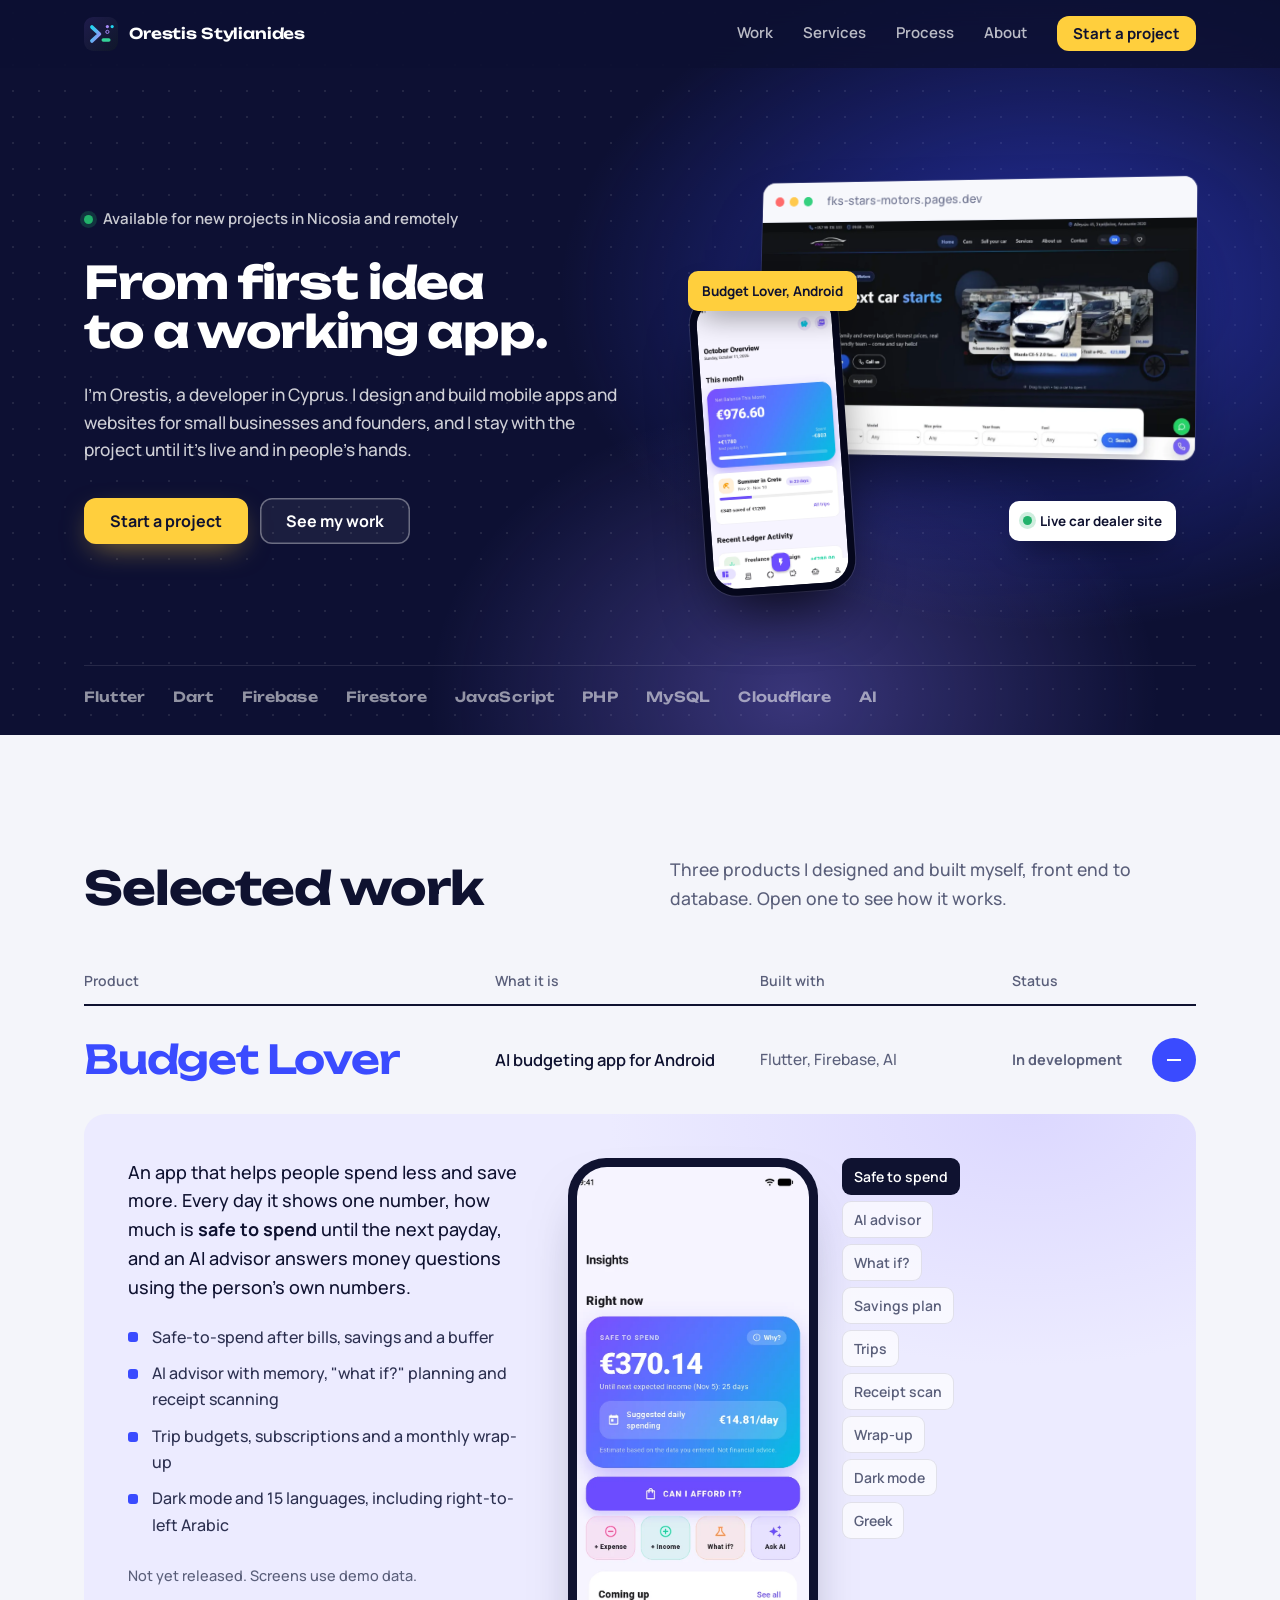
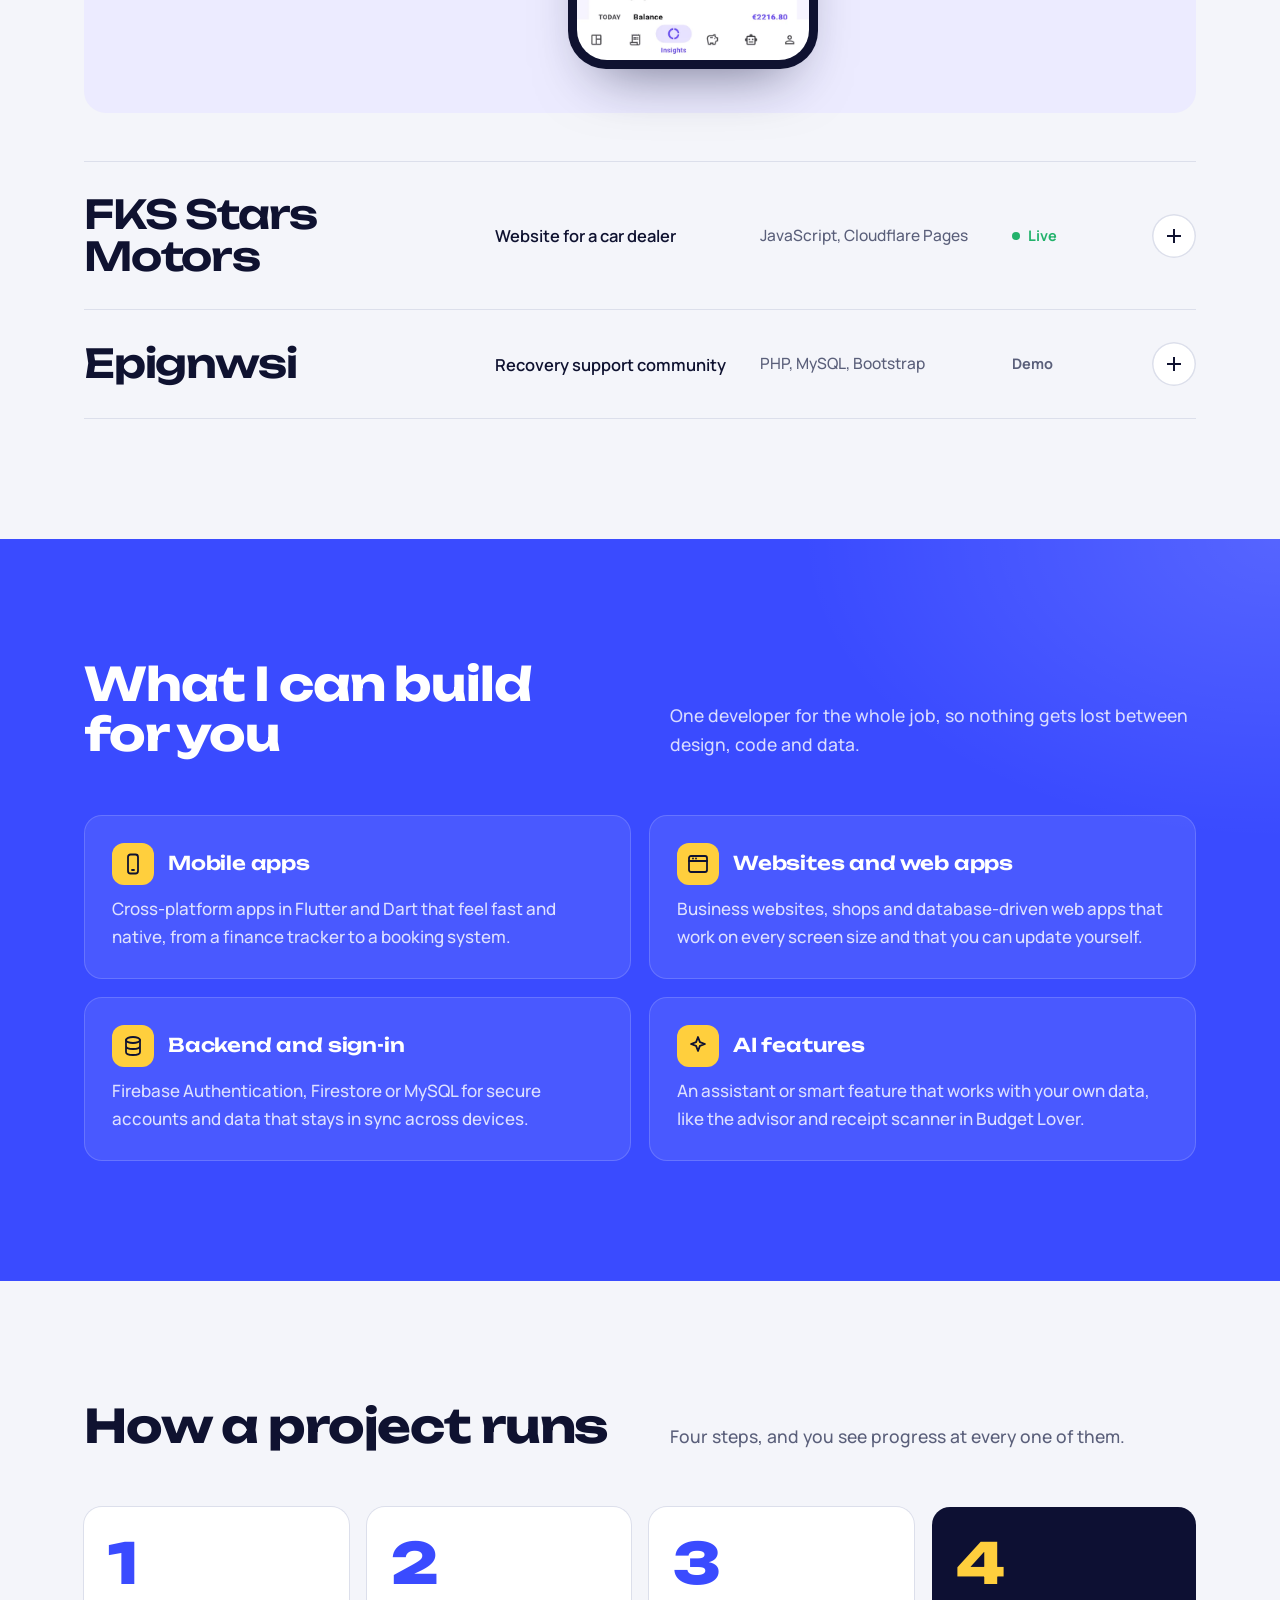
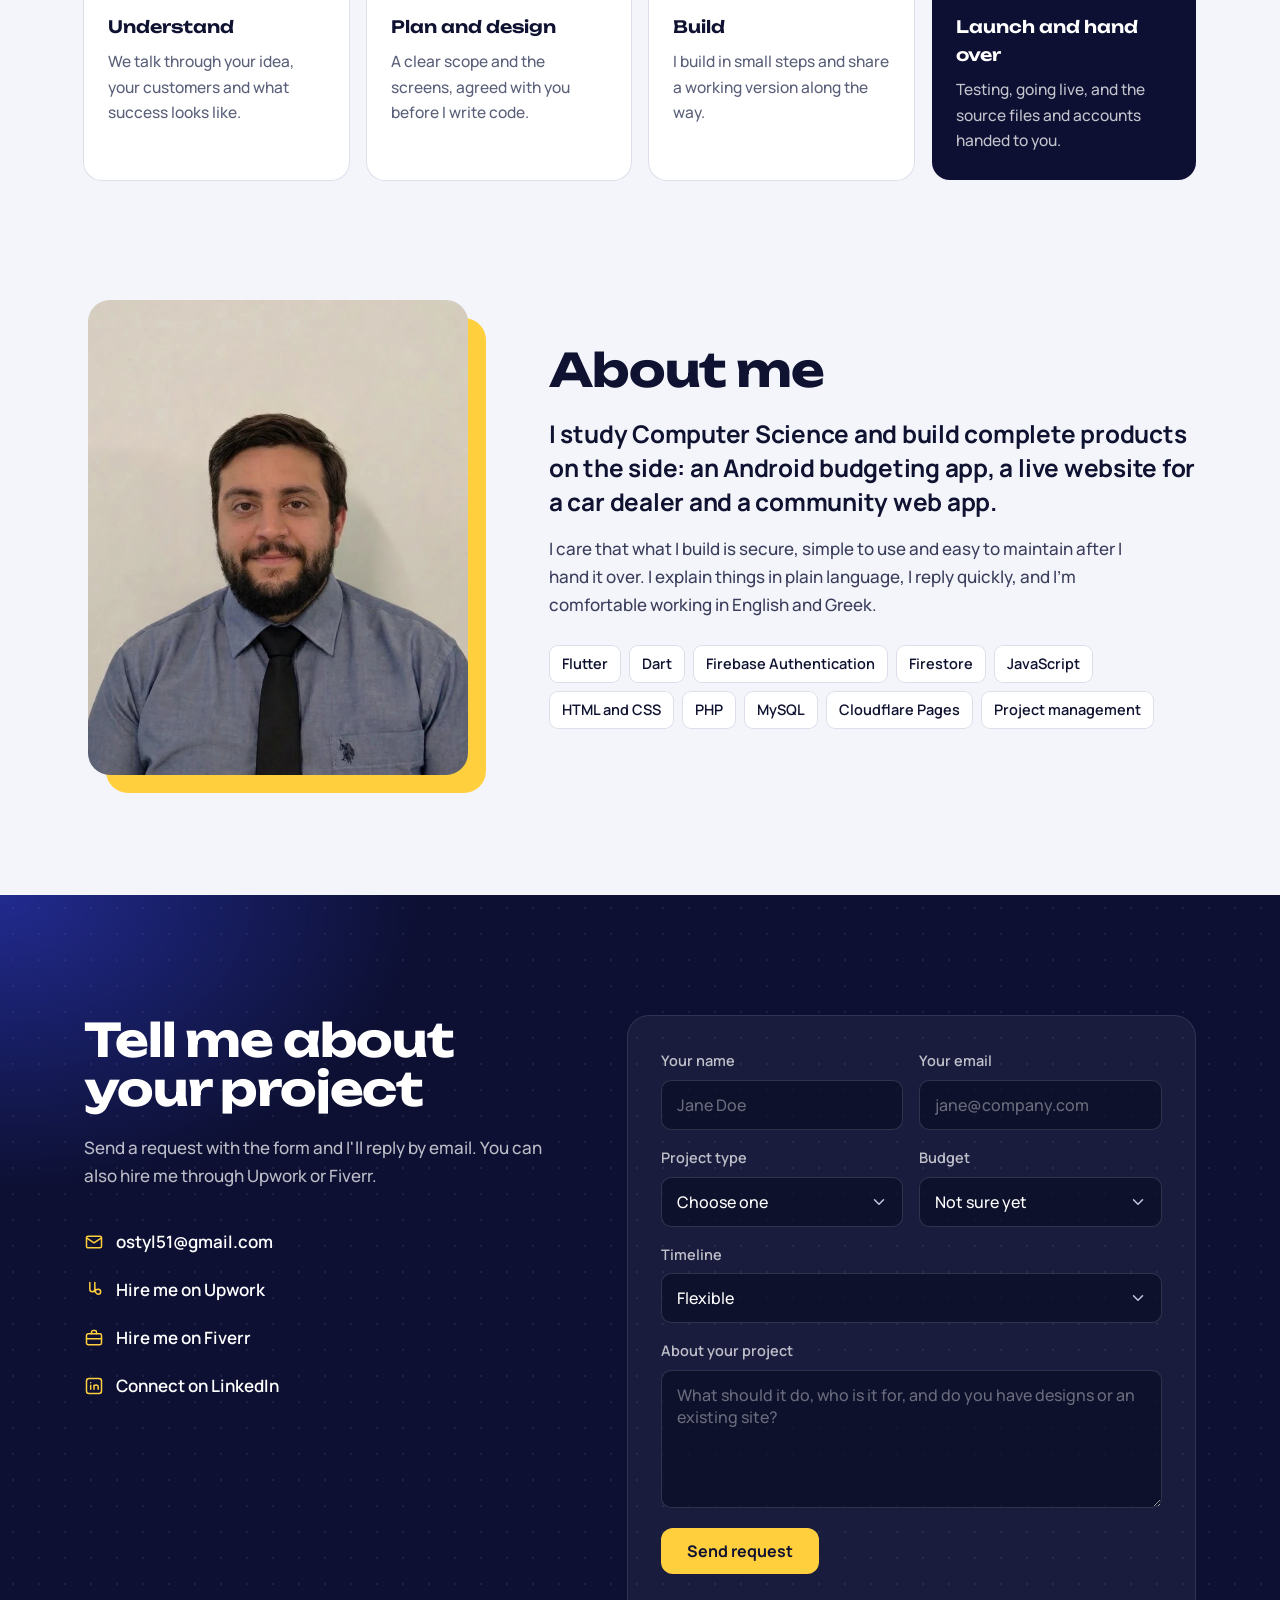
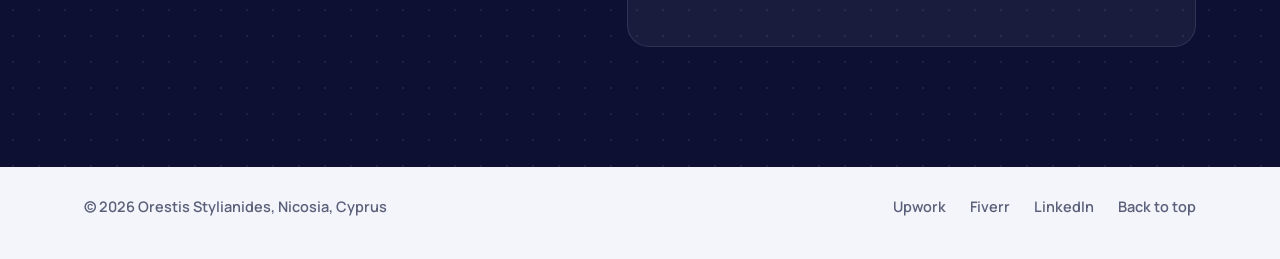
==== index.html @ cd1cefc9 "Show AI in the technology row Co-Authored-By: Claude Opus 5.5 <noreply@anthropic.com> Claude-Session" ====
<!doctype html>
<html lang="en">
<head>
<meta charset="utf-8">
<meta name="viewport" content="width=device-width, initial-scale=1">
<title>Orestis Stylianides, app and web developer</title>
<meta name="description" content="Orestis Stylianides, a mobile and web developer in Nicosia, Cyprus. Apps and websites built from the first idea to launch: Flutter, Firebase, JavaScript, PHP and MySQL.">
<meta name="theme-color" content="#0d1033">
<meta property="og:title" content="Orestis Stylianides, app and web developer">
<meta property="og:description" content="Mobile apps and websites built from the first idea to a working product.">
<meta property="og:type" content="website">
<link rel="icon" href="/favicon.svg" type="image/svg+xml">
<link rel="icon" href="/favicon-32.png" type="image/png" sizes="32x32">
<link rel="icon" href="/favicon.ico" sizes="any">
<link rel="apple-touch-icon" href="/apple-touch-icon.png">
<link rel="preconnect" href="https://fonts.googleapis.com">
<link rel="preconnect" href="https://fonts.gstatic.com" crossorigin>
<link href="https://fonts.googleapis.com/css2?family=Unbounded:wght@500;600;700;800&family=Manrope:wght@400;500;600;700;800&display=swap" rel="stylesheet">
<script>document.documentElement.classList.add("js")</script>
<link rel="stylesheet" href="css/style.css?v=4">
</head>
<body>
<a class="skip" href="#main">Skip to content</a>

<header class="top" id="top">
  <a class="mark" href="#main" aria-label="Orestis Stylianides, home">
    <img src="favicon.svg" alt="" width="34" height="34">
    <span>Orestis Stylianides</span>
  </a>
  <nav class="menu" id="menu" aria-label="Main">
    <a href="#work">Work</a>
    <a href="#services">Services</a>
    <a href="#process">Process</a>
    <a href="#about">About</a>
    <a class="btn btn-sm" href="#contact">Start a project</a>
  </nav>
  <button class="burger" id="burger" aria-label="Open menu" aria-expanded="false" aria-controls="menu"><span></span><span></span></button>
</header>

<main id="main">

<!-- HERO -->
<section class="hero">
  <div class="hero-inner">
    <div class="hero-text">
      <p class="status"><span class="dot" aria-hidden="true"></span>Available for new projects in Nicosia and remotely</p>
      <h1 class="hero-title"><span>From first idea</span> <span>to a working app.</span></h1>
      <p class="lead">I'm Orestis, a developer in Cyprus. I design and build mobile apps and websites for small businesses and founders, and I stay with the project until it's live and in people's hands.</p>
      <div class="actions">
        <a class="btn btn-sun" href="#contact">Start a project</a>
        <a class="btn btn-ghost" href="#work">See my work</a>
      </div>
    </div>
    <div class="hero-visual" aria-hidden="true">
      <div class="hv-browser">
        <div class="browser-bar"><i></i><i></i><i></i><span>fks-stars-motors.pages.dev</span></div>
        <img src="assets/fks/home.webp" alt="" width="1300" height="676">
      </div>
      <div class="hv-phone"><img src="assets/bl/home.webp" alt="" width="600" height="1277"></div>
      <p class="hv-tag hv-tag-a"><span class="dot"></span>Live car dealer site</p>
      <p class="hv-tag hv-tag-b">Budget Lover, Android</p>
    </div>
  </div>
  <ul class="ticker" aria-label="Technologies I use">
    <li>Flutter</li><li>Dart</li><li>Firebase</li><li>Firestore</li><li>JavaScript</li><li>PHP</li><li>MySQL</li><li>Cloudflare</li><li>AI</li>
  </ul>
</section>

<!-- WORK -->
<section class="section work" id="work" aria-labelledby="work-title">
  <div class="section-head">
    <h2 id="work-title">Selected work</h2>
    <p>Three products I designed and built myself, front end to database. Open one to see how it works.</p>
  </div>

  <div class="index-head" aria-hidden="true">
    <span>Product</span><span>What it is</span><span>Built with</span><span>Status</span>
  </div>

  <ol class="index">
    <!-- Budget Lover -->
    <li class="item item-bl">
      <h3>
        <button class="row" aria-expanded="true" aria-controls="p-bl" id="r-bl">
          <span class="row-name">Budget Lover</span>
          <span class="row-what">AI budgeting app for Android</span>
          <span class="row-stack">Flutter, Firebase, AI</span>
          <span class="row-status">In development</span>
          <span class="row-toggle" aria-hidden="true"></span>
        </button>
      </h3>
      <div class="panel" id="p-bl" role="region" aria-labelledby="r-bl">
        <div class="panel-text">
          <p>An app that helps people spend less and save more. Every day it shows one number, how much is <b>safe to spend</b> until the next payday, and an AI advisor answers money questions using the person's own numbers.</p>
          <ul class="facts">
            <li>Safe-to-spend after bills, savings and a buffer</li>
            <li>AI advisor with memory, "what if?" planning and receipt scanning</li>
            <li>Trip budgets, subscriptions and a monthly wrap-up</li>
            <li>Dark mode and 15 languages, including right-to-left Arabic</li>
          </ul>
          <p class="aside">Not yet released. Screens use demo data.</p>
        </div>
        <div class="gallery gallery-phone" data-gallery>
          <div class="stage"><img src="assets/bl/safe.webp" alt="Budget Lover: safe to spend screen" width="600" height="1277"></div>
          <div class="thumbs" role="group" aria-label="Budget Lover screens">
            <button class="on" data-src="assets/bl/safe.webp" data-alt="Budget Lover: safe to spend screen">Safe to spend</button>
            <button data-src="assets/bl/advisor.webp" data-alt="Budget Lover: AI advisor screen">AI advisor</button>
            <button data-src="assets/bl/whatif.webp" data-alt="Budget Lover: what if planning screen">What if?</button>
            <button data-src="assets/bl/savings.webp" data-alt="Budget Lover: savings plan screen">Savings plan</button>
            <button data-src="assets/bl/trip.webp" data-alt="Budget Lover: trip budget screen">Trips</button>
            <button data-src="assets/bl/receipt.webp" data-alt="Budget Lover: receipt scanning screen">Receipt scan</button>
            <button data-src="assets/bl/wrapup.webp" data-alt="Budget Lover: monthly wrap-up screen">Wrap-up</button>
            <button data-src="assets/bl/dark_home.webp" data-alt="Budget Lover: home screen in dark mode">Dark mode</button>
            <button data-src="assets/bl/greek_home.webp" data-alt="Budget Lover: home screen in Greek">Greek</button>
          </div>
        </div>
      </div>
    </li>

    <!-- FKS Stars Motors -->
    <li class="item item-fks">
      <h3>
        <button class="row" aria-expanded="false" aria-controls="p-fks" id="r-fks">
          <span class="row-name">FKS Stars Motors</span>
          <span class="row-what">Website for a car dealer</span>
          <span class="row-stack">JavaScript, Cloudflare Pages</span>
          <span class="row-status is-live">Live</span>
          <span class="row-toggle" aria-hidden="true"></span>
        </button>
      </h3>
      <div class="panel" id="p-fks" role="region" aria-labelledby="r-fks" hidden>
        <div class="panel-text">
          <p>The website for FKS Stars Motors, a used and imported car dealer in Strovolos, Nicosia. Customers search the cars, compare them and book a test drive over WhatsApp or Viber. The owner adds cars and photos himself from a private admin page, with nothing to install.</p>
          <ul class="facts">
            <li>Search and filters by make, price, year and fuel</li>
            <li>Car pages with photo galleries, favourites and comparison</li>
            <li>Russian, English and Greek</li>
            <li>Password-protected admin with photo upload, hosted free on Cloudflare</li>
          </ul>
          <a class="btn btn-line" href="https://fks-stars-motors.pages.dev" target="_blank" rel="noopener">Visit the live site</a>
        </div>
        <div class="gallery gallery-web" data-gallery>
          <div class="browser">
            <div class="browser-bar" aria-hidden="true"><i></i><i></i><i></i><span>fks-stars-motors.pages.dev</span></div>
            <div class="stage"><img src="assets/fks/home.webp" alt="FKS Stars Motors home page" width="1300" height="676" loading="lazy"></div>
          </div>
          <div class="thumbs" role="group" aria-label="FKS Stars Motors pages">
            <button class="on" data-src="assets/fks/home.webp" data-alt="FKS Stars Motors home page">Home</button>
            <button data-src="assets/fks/latest.webp" data-alt="FKS Stars Motors latest arrivals">Latest arrivals</button>
            <button data-src="assets/fks/cars.webp" data-alt="FKS Stars Motors car search with filters">Search &amp; filters</button>
            <button data-src="assets/fks/car.webp" data-alt="FKS Stars Motors car details page">Car page</button>
            <button data-src="assets/fks/russian.webp" data-alt="FKS Stars Motors home page in Russian">Russian</button>
          </div>
        </div>
      </div>
    </li>

    <!-- Epignwsi -->
    <li class="item item-ep">
      <h3>
        <button class="row" aria-expanded="false" aria-controls="p-ep" id="r-ep">
          <span class="row-name">Epignwsi</span>
          <span class="row-what">Recovery support community</span>
          <span class="row-stack">PHP, MySQL, Bootstrap</span>
          <span class="row-status">Demo</span>
          <span class="row-toggle" aria-hidden="true"></span>
        </button>
      </h3>
      <div class="panel" id="p-ep" role="region" aria-labelledby="r-ep" hidden>
        <div class="panel-text">
          <p>A safe online community for people in recovery. Members share how they're doing, support each other and message privately, and an operator panel keeps the community in good shape.</p>
          <ul class="facts">
            <li>Posts, categories, comments and likes</li>
            <li>Friends, private messages and notifications</li>
            <li>Profiles, settings and an operator panel</li>
            <li>Prepared statements, CSRF tokens, hashed passwords and permission checks</li>
          </ul>
          <p class="aside">English and Greek. Screens use demo data.</p>
        </div>
        <div class="gallery gallery-web" data-gallery>
          <div class="browser">
            <div class="browser-bar" aria-hidden="true"><i></i><i></i><i></i><span>epignwsi.local</span></div>
            <div class="stage"><img src="assets/ep/home.webp" alt="Epignwsi home feed" width="1100" height="792" loading="lazy"></div>
          </div>
          <div class="thumbs" role="group" aria-label="Epignwsi screens">
            <button class="on" data-src="assets/ep/home.webp" data-alt="Epignwsi home feed">Home</button>
            <button data-src="assets/ep/post.webp" data-alt="Epignwsi post with comments">Post &amp; comments</button>
            <button data-src="assets/ep/messages.webp" data-alt="Epignwsi private messages">Messages</button>
            <button data-src="assets/ep/profile.webp" data-alt="Epignwsi profile page">Profile</button>
            <button data-src="assets/ep/operator.webp" data-alt="Epignwsi operator panel">Operator panel</button>
            <button data-src="assets/ep/greek.webp" data-alt="Epignwsi home feed in Greek">Greek</button>
          </div>
        </div>
      </div>
    </li>
  </ol>
</section>

<!-- SERVICES -->
<section class="section services" id="services" aria-labelledby="services-title">
  <div class="section-head">
    <h2 id="services-title">What I can build for you</h2>
    <p>One developer for the whole job, so nothing gets lost between design, code and data.</p>
  </div>
  <dl class="offer">
    <div>
      <dt><svg viewBox="0 0 24 24" aria-hidden="true"><rect x="7" y="2.5" width="10" height="19" rx="2.5"/><path d="M11 18h2"/></svg>Mobile apps</dt>
      <dd>Cross-platform apps in Flutter and Dart that feel fast and native, from a finance tracker to a booking system.</dd>
    </div>
    <div>
      <dt><svg viewBox="0 0 24 24" aria-hidden="true"><rect x="3" y="4" width="18" height="16" rx="2"/><path d="M3 9h18M7 6.5h.01M10 6.5h.01"/></svg>Websites and web apps</dt>
      <dd>Business websites, shops and database-driven web apps that work on every screen size and that you can update yourself.</dd>
    </div>
    <div>
      <dt><svg viewBox="0 0 24 24" aria-hidden="true"><ellipse cx="12" cy="6" rx="7" ry="3"/><path d="M5 6v6c0 1.7 3.1 3 7 3s7-1.3 7-3V6M5 12v6c0 1.7 3.1 3 7 3s7-1.3 7-3v-6"/></svg>Backend and sign-in</dt>
      <dd>Firebase Authentication, Firestore or MySQL for secure accounts and data that stays in sync across devices.</dd>
    </div>
    <div>
      <dt><svg viewBox="0 0 24 24" aria-hidden="true"><path d="M12 3l1.9 5.1L19 10l-5.1 1.9L12 17l-1.9-5.1L5 10l5.1-1.9z"/></svg>AI features</dt>
      <dd>An assistant or smart feature that works with your own data, like the advisor and receipt scanner in Budget Lover.</dd>
    </div>
  </dl>
</section>

<!-- PROCESS -->
<section class="section process" id="process" aria-labelledby="process-title">
  <div class="section-head">
    <h2 id="process-title">How a project runs</h2>
    <p>Four steps, and you see progress at every one of them.</p>
  </div>
  <ol class="steps">
    <li><span class="step-n">1</span><h3>Understand</h3><p>We talk through your idea, your customers and what success looks like.</p></li>
    <li><span class="step-n">2</span><h3>Plan and design</h3><p>A clear scope and the screens, agreed with you before I write code.</p></li>
    <li><span class="step-n">3</span><h3>Build</h3><p>I build in small steps and share a working version along the way.</p></li>
    <li><span class="step-n">4</span><h3>Launch and hand over</h3><p>Testing, going live, and the source files and accounts handed to you.</p></li>
  </ol>
</section>

<!-- ABOUT -->
<section class="section about" id="about" aria-labelledby="about-title">
  <figure class="about-photo">
    <img src="assets/orestis.webp" alt="Portrait of Orestis Stylianides" width="760" height="950" loading="lazy">
  </figure>
  <div class="about-body">
    <h2 id="about-title">About me</h2>
    <p class="about-lead">I study Computer Science and build complete products on the side: an Android budgeting app, a live website for a car dealer and a community web app.</p>
    <p>I care that what I build is secure, simple to use and easy to maintain after I hand it over. I explain things in plain language, I reply quickly, and I'm comfortable working in English and Greek.</p>
    <ul class="skills" aria-label="Skills">
      <li>Flutter</li><li>Dart</li><li>Firebase Authentication</li><li>Firestore</li><li>JavaScript</li><li>HTML and CSS</li><li>PHP</li><li>MySQL</li><li>Cloudflare Pages</li><li>Project management</li>
    </ul>
  </div>
</section>

<!-- CONTACT -->
<section class="contact" id="contact" aria-labelledby="contact-title">
  <div class="contact-inner">
    <div class="contact-copy">
      <h2 id="contact-title">Tell me about your project</h2>
      <p>Send a request with the form and I'll reply by email. You can also hire me through Upwork or Fiverr.</p>
      <ul class="contact-links">
        <li><a href="mailto:ostyl51@gmail.com"><svg viewBox="0 0 24 24" aria-hidden="true"><rect x="3" y="5" width="18" height="14" rx="2"/><path d="m3 7 9 6 9-6"/></svg>ostyl51@gmail.com</a></li>
        <li><a href="https://www.upwork.com/freelancers/~012e77b4ccc0023f5b" target="_blank" rel="noopener"><svg viewBox="0 0 24 24" aria-hidden="true"><path d="M7 3v8a3 3 0 0 0 6 0V3M13 8c0 6 1 9 4 9a3 3 0 0 0 0-6c-2 0-3.5 1-4 3"/></svg>Hire me on Upwork</a></li>
        <li><a href="https://www.fiverr.com/s/3AAE6Am" target="_blank" rel="noopener"><svg viewBox="0 0 24 24" aria-hidden="true"><rect x="3" y="7" width="18" height="13" rx="2"/><path d="M9 7V5a2 2 0 0 1 2-2h2a2 2 0 0 1 2 2v2M3 13h18"/></svg>Hire me on Fiverr</a></li>
        <li><a href="https://www.linkedin.com/in/orestis-stylianidis-b73a7a3aa" target="_blank" rel="noopener"><svg viewBox="0 0 24 24" aria-hidden="true"><rect x="3" y="3" width="18" height="18" rx="3"/><path d="M8 11v5M8 8h.01M12 16v-5M12 13c0-3 5-3 5 0v3"/></svg>Connect on LinkedIn</a></li>
      </ul>
    </div>
    <form class="contact-form" id="contactForm" novalidate>
      <div class="form-row">
        <label>Your name<input name="name" type="text" autocomplete="name" required maxlength="100" placeholder="Jane Doe"></label>
        <label>Your email<input name="email" type="email" autocomplete="email" required maxlength="200" placeholder="jane@company.com"></label>
      </div>
      <div class="form-row">
        <label>Project type
          <select name="projectType" required>
            <option value="" selected disabled>Choose one</option>
            <option value="mobile-app">Mobile app</option>
            <option value="website">Website</option>
            <option value="web-app">Web app</option>
            <option value="ai-feature">AI feature</option>
            <option value="other">Something else</option>
          </select>
        </label>
        <label>Budget
          <select name="budget">
            <option value="not-sure" selected>Not sure yet</option>
            <option value="under-500">Under €500</option>
            <option value="500-1500">€500 – €1,500</option>
            <option value="1500-5000">€1,500 – €5,000</option>
            <option value="5000-plus">€5,000+</option>
          </select>
        </label>
      </div>
      <label>Timeline
        <select name="timeline">
          <option value="flexible" selected>Flexible</option>
          <option value="1-month">Within a month</option>
          <option value="1-3-months">1 – 3 months</option>
          <option value="3-months-plus">3+ months</option>
        </select>
      </label>
      <label>About your project<textarea name="message" rows="5" required maxlength="3000" placeholder="What should it do, who is it for, and do you have designs or an existing site?"></textarea></label>
      <label class="hp" aria-hidden="true">Leave this empty<input name="website" type="text" tabindex="-1" autocomplete="off"></label>
      <button class="btn btn-invert" type="submit" id="formSubmit">Send request</button>
      <p class="form-status" id="formStatus" role="status" aria-live="polite"></p>
    </form>
  </div>
</section>
</main>

<footer class="foot">
  <p>© <span id="year">2026</span> Orestis Stylianides, Nicosia, Cyprus</p>
  <nav aria-label="Profiles">
    <a href="https://www.upwork.com/freelancers/~012e77b4ccc0023f5b" target="_blank" rel="noopener">Upwork</a>
    <a href="https://www.fiverr.com/s/3AAE6Am" target="_blank" rel="noopener">Fiverr</a>
    <a href="https://www.linkedin.com/in/orestis-stylianidis-b73a7a3aa" target="_blank" rel="noopener">LinkedIn</a>
    <a href="#top">Back to top</a>
  </nav>
</footer>

<script src="js/main.js?v=4"></script>
<script type="module" src="js/request.js?v=4"></script>
</body>
</html>
---- css/style.css ----
/* Orestis Stylianides
   night #0d1033 · paper #f4f5fa · ink #0f1230 · muted #5a5f7a · ultramarine #3a4bff · sun #ffcf3d
   Unbounded for headings, Manrope for text */
:root {
  --night: #0d1033;
  --night-2: #171b52;
  --paper: #f4f5fa;
  --white: #ffffff;
  --ink: #0f1230;
  --muted: #5a5f7a;
  --line: #dcdfeb;
  --blue: #3a4bff;
  --blue-deep: #2633d6;
  --sun: #ffcf3d;
  --violet: #8b7bff;
  --green: #22b26b;
  --ff-head: "Unbounded", "Segoe UI", system-ui, sans-serif;
  --ff: "Manrope", "Segoe UI", system-ui, sans-serif;
  --gutter: clamp(18px, 5vw, 72px);
  --max: 1240px;
}

* { box-sizing: border-box; margin: 0; padding: 0; }
html { scroll-behavior: smooth; scroll-padding-top: 76px; -webkit-text-size-adjust: 100%; }
body { background: var(--paper); color: var(--ink); font: 500 17px/1.65 var(--ff); -webkit-font-smoothing: antialiased; overflow-x: hidden; }
img { display: block; max-width: 100%; height: auto; }
a { color: inherit; }
ul, ol { list-style: none; }
button { font: inherit; color: inherit; background: none; border: 0; cursor: pointer; }
svg { width: 1.15em; height: 1.15em; fill: none; stroke: currentColor; stroke-width: 1.8; stroke-linecap: round; stroke-linejoin: round; flex: none; }
:focus-visible { outline: 3px solid var(--sun); outline-offset: 3px; border-radius: 4px; }
::selection { background: var(--sun); color: var(--ink); }
h1, h2, h3 { font-family: var(--ff-head); }

.skip { position: absolute; left: 12px; top: -60px; z-index: 100; padding: 10px 16px; background: var(--sun); color: var(--ink); border-radius: 8px; text-decoration: none; font-weight: 700; }
.skip:focus { top: 12px; }

/* ---------- buttons ---------- */
.btn {
  display: inline-flex; align-items: center; justify-content: center; gap: 10px;
  padding: 15px 26px; border-radius: 12px; background: var(--blue); color: #fff;
  font: 700 16px/1 var(--ff); text-decoration: none; transition: background .15s, color .15s, box-shadow .15s, transform .15s;
}
.btn:hover { background: var(--blue-deep); transform: translateY(-1px); }
.btn-sun { background: var(--sun); color: var(--ink); box-shadow: 0 10px 30px -10px rgba(255, 207, 61, .6); }
.btn-sun:hover { background: #ffd95e; }
.btn-ghost { background: rgba(255, 255, 255, .06); color: #fff; box-shadow: inset 0 0 0 1.5px rgba(255, 255, 255, .35); }
.btn-ghost:hover { background: rgba(255, 255, 255, .14); }
.btn-line { background: transparent; color: var(--ink); box-shadow: inset 0 0 0 1.5px var(--ink); }
.btn-line:hover { background: var(--ink); color: #fff; }
.btn-sm { padding: 10px 16px; font-size: 15px; }
.btn-invert { background: var(--sun); color: var(--ink); }
.btn-invert:hover { background: #ffd95e; }
.btn[disabled] { opacity: .6; cursor: progress; transform: none; }

/* ---------- header ---------- */
.top {
  position: sticky; top: 0; z-index: 50; height: 68px;
  padding: 0 max(var(--gutter), calc((100% - var(--max)) / 2 + var(--gutter)));
  display: flex; align-items: center; justify-content: space-between;
  background: rgba(13, 16, 51, .82); color: #fff; backdrop-filter: blur(14px); -webkit-backdrop-filter: blur(14px);
  border-bottom: 1px solid transparent; transition: border-color .2s, background .2s;
}
.top.scrolled { background: rgba(13, 16, 51, .94); border-color: rgba(255, 255, 255, .08); }
.mark { display: flex; align-items: center; gap: 11px; text-decoration: none; font: 600 15px var(--ff-head); letter-spacing: -.01em; }
.mark img { border-radius: 9px; }
.menu { display: flex; align-items: center; gap: 30px; }
.menu a:not(.btn) { text-decoration: none; color: rgba(255, 255, 255, .72); font-weight: 600; font-size: 15px; transition: color .15s; }
.menu a:not(.btn):hover, .menu a.active { color: #fff; }
.menu a.active { text-decoration: underline; text-decoration-thickness: 2px; text-underline-offset: 8px; text-decoration-color: var(--sun); }
.menu .btn { background: var(--sun); color: var(--ink); }
.burger { display: none; width: 44px; height: 44px; position: relative; }
.burger span { position: absolute; left: 11px; right: 11px; height: 2px; background: #fff; border-radius: 2px; transition: transform .2s, top .2s; }
.burger span:first-child { top: 17px; } .burger span:last-child { top: 25px; }
.burger[aria-expanded="true"] span:first-child { top: 21px; transform: rotate(45deg); }
.burger[aria-expanded="true"] span:last-child { top: 21px; transform: rotate(-45deg); }

/* ---------- hero (dark, with the work in it) ---------- */
.hero {
  position: relative; overflow: hidden; color: #fff; margin-top: -68px; padding-top: 68px;
  background:
    radial-gradient(700px 480px at 82% 40%, rgba(58, 75, 255, .55), transparent 70%),
    radial-gradient(520px 420px at 62% 95%, rgba(139, 123, 255, .35), transparent 70%),
    radial-gradient(rgba(255, 255, 255, .09) 1px, transparent 1.4px) 0 0 / 26px 26px,
    var(--night);
}
.hero-inner {
  max-width: var(--max); margin: 0 auto; padding: clamp(56px, 10vh, 120px) var(--gutter) clamp(48px, 8vh, 90px);
  display: grid; grid-template-columns: minmax(0, 1.05fr) minmax(0, .95fr); gap: clamp(32px, 5vw, 72px); align-items: center;
}
.status { display: flex; align-items: center; gap: 10px; color: rgba(255, 255, 255, .78); font-size: 15px; font-weight: 600; margin-bottom: 26px; }
.dot { display: inline-block; flex: none; width: 9px; height: 9px; border-radius: 50%; background: var(--green); box-shadow: 0 0 0 4px rgba(34, 178, 107, .22); }
.hero-title { font-size: clamp(28px, 3.5vw, 48px); line-height: 1.08; font-weight: 700; letter-spacing: -.025em; }
.hero-title span { display: block; }
.lead { margin-top: 26px; max-width: 34em; font-size: clamp(17px, 1.35vw, 19.5px); line-height: 1.6; color: rgba(255, 255, 255, .8); }
.actions { display: flex; flex-wrap: wrap; gap: 12px; margin-top: 34px; }

.hero-visual { position: relative; height: clamp(320px, 34vw, 460px); }
.hv-browser {
  position: absolute; right: 0; top: 4%; width: 94%; border-radius: 14px; overflow: hidden; background: #fff;
  box-shadow: 0 40px 80px -30px rgba(0, 0, 0, .7), 0 0 0 1px rgba(255, 255, 255, .12);
  transform: perspective(1400px) rotateY(-10deg) rotateX(3deg); transform-origin: right center;
}
.hv-browser img { width: 100%; aspect-ratio: 1300 / 676; object-fit: cover; object-position: top; }
.hv-phone {
  position: absolute; left: 0; bottom: 0; width: 30%; padding: 7px; border-radius: 30px; background: #05071c;
  box-shadow: 0 30px 60px -20px rgba(0, 0, 0, .8), 0 0 0 1px rgba(255, 255, 255, .14); transform: rotate(-4deg);
}
.hv-phone img { border-radius: 24px; aspect-ratio: 600 / 1277; object-fit: cover; background: #fff; }
.hv-tag {
  position: absolute; display: inline-flex; align-items: center; gap: 8px; padding: 9px 14px; border-radius: 10px;
  background: #fff; color: var(--ink); font-size: 13.5px; font-weight: 700; box-shadow: 0 14px 30px -12px rgba(0, 0, 0, .6);
}
.hv-tag-a { right: 4%; bottom: 12%; }
.hv-tag-b { left: -2%; top: 26%; background: var(--sun); }

.ticker {
  margin: 0 max(var(--gutter), calc((100% - var(--max)) / 2 + var(--gutter))); padding: 22px 0 30px;
  display: flex; flex-wrap: wrap; gap: 10px 28px; border-top: 1px solid rgba(255, 255, 255, .1);
  font: 600 14px var(--ff-head); color: rgba(255, 255, 255, .55); letter-spacing: .01em;
}

/* one orchestrated load moment */
.js .hero-title span, .js .hero-visual { opacity: 0; transform: translateY(18px); animation: rise .9s cubic-bezier(.2, .75, .2, 1) forwards; }
.js .hero-title span + span { animation-delay: .1s; }
.js .hero-visual { animation-delay: .2s; }
@keyframes rise { to { opacity: 1; transform: none; } }

/* ---------- sections ---------- */
.section { max-width: var(--max); margin: 0 auto; padding: clamp(64px, 10vw, 120px) var(--gutter); }
.section-head { display: grid; grid-template-columns: minmax(0, 1fr) minmax(0, 1fr); gap: 20px 60px; align-items: end; margin-bottom: clamp(32px, 5vw, 56px); }
h2 { font-size: clamp(28px, 3.6vw, 48px); line-height: 1.08; font-weight: 700; letter-spacing: -.025em; }
.section-head p { color: var(--muted); max-width: 30em; font-size: 17.5px; }
h3 { font-weight: 600; }

/* ---------- work index ---------- */
.index-head, .row {
  display: grid; grid-template-columns: minmax(0, 1.6fr) minmax(0, 1fr) minmax(0, .95fr) 120px 44px;
  gap: 20px; align-items: center;
}
.index-head { padding: 0 0 12px; font-size: 14px; font-weight: 600; color: var(--muted); border-bottom: 2px solid var(--ink); }
.item { border-bottom: 1px solid var(--line); }
.item h3 { font: inherit; }
.row { width: 100%; text-align: left; padding: clamp(20px, 2.6vw, 32px) 0; }
.row-name { font: 600 clamp(22px, 3.1vw, 42px)/1.05 var(--ff-head); letter-spacing: -.03em; transition: color .15s; }
.row-what { font-size: 16.5px; font-weight: 600; }
.row-stack { font-size: 15.5px; color: var(--muted); }
.row-status { font-size: 14.5px; font-weight: 700; color: var(--muted); }
.row-status.is-live { color: var(--green); }
.row-status.is-live::before { content: ""; display: inline-block; width: 8px; height: 8px; border-radius: 50%; background: var(--green); margin-right: 8px; vertical-align: 1px; }
.row-toggle { position: relative; width: 44px; height: 44px; border-radius: 50%; background: var(--white); box-shadow: inset 0 0 0 1.5px var(--line); transition: background .15s, box-shadow .15s, rotate .25s; }
.row-toggle::before, .row-toggle::after { content: ""; position: absolute; left: 50%; top: 50%; width: 14px; height: 2px; background: var(--ink); translate: -50% -50%; transition: rotate .25s; }
.row-toggle::after { rotate: 90deg; }
.row[aria-expanded="true"] .row-toggle::after { rotate: 0deg; }
.row:hover .row-name, .row[aria-expanded="true"] .row-name { color: var(--blue); }
.row:hover .row-toggle { box-shadow: inset 0 0 0 1.5px var(--ink); }
.row[aria-expanded="true"] .row-toggle { background: var(--blue); box-shadow: none; }
.row[aria-expanded="true"] .row-toggle::before, .row[aria-expanded="true"] .row-toggle::after { background: #fff; }

/* each open case study sits on its product's own colour */
.panel {
  --tint: #ecebff; --tint-2: #dcd8ff;
  display: grid; grid-template-columns: minmax(0, .8fr) minmax(0, 1.2fr); gap: clamp(28px, 4vw, 60px);
  margin-bottom: clamp(28px, 4vw, 48px); padding: clamp(24px, 3.4vw, 44px); border-radius: 22px;
  background: radial-gradient(600px 360px at 85% 0%, var(--tint-2), transparent 70%), var(--tint);
}
.item-fks .panel { --tint: #11143a; --tint-2: #2a33a8; color: #fff; }
.item-ep .panel { --tint: #e3f1ff; --tint-2: #c7e3ff; }
.panel[hidden] { display: none; }
.js .panel:not([hidden]) { animation: open .35s ease-out; }
@keyframes open { from { opacity: 0; transform: translateY(-6px); } }
.panel-text > p:first-child { font-size: 18px; line-height: 1.6; max-width: 32em; }
.facts { margin: 22px 0 26px; display: grid; gap: 10px; }
.facts li { position: relative; padding-left: 24px; font-size: 16px; color: #2c3050; }
.facts li::before { content: ""; position: absolute; left: 0; top: .55em; width: 10px; height: 10px; border-radius: 3px; background: var(--blue); }
.aside { font-size: 14.5px; color: var(--muted); }
.item-fks .facts li { color: rgba(255, 255, 255, .85); }
.item-fks .facts li::before { background: var(--sun); }
.item-fks .btn-line { color: #fff; box-shadow: inset 0 0 0 1.5px rgba(255, 255, 255, .6); }
.item-fks .btn-line:hover { background: var(--sun); color: var(--ink); box-shadow: none; }

.gallery { display: grid; gap: 14px; align-content: start; }
.stage img { transition: opacity .2s; }
.stage img.swap { opacity: 0; }
.thumbs { display: flex; flex-wrap: wrap; gap: 6px; }
.thumbs button {
  padding: 7px 12px; border-radius: 9px; font-size: 14px; font-weight: 600; color: var(--muted);
  background: rgba(255, 255, 255, .7); box-shadow: inset 0 0 0 1px rgba(15, 18, 48, .1); transition: color .15s, box-shadow .15s, background .15s;
}
.thumbs button:hover { color: var(--ink); background: #fff; }
.thumbs button.on { background: var(--ink); color: #fff; box-shadow: none; }
.item-fks .thumbs button { background: rgba(255, 255, 255, .08); color: rgba(255, 255, 255, .75); box-shadow: inset 0 0 0 1px rgba(255, 255, 255, .15); }
.item-fks .thumbs button:hover { background: rgba(255, 255, 255, .16); color: #fff; }
.item-fks .thumbs button.on { background: var(--sun); color: var(--ink); box-shadow: none; }

.gallery-phone { grid-template-columns: minmax(0, 250px) minmax(0, 1fr); align-items: start; gap: 24px; }
.gallery-phone .stage { padding: 9px; border-radius: 38px; background: var(--ink); box-shadow: 0 30px 60px -30px rgba(15, 18, 48, .6); }
.gallery-phone .stage img { width: 100%; aspect-ratio: 600 / 1277; object-fit: cover; border-radius: 30px; background: #fff; }
.gallery-phone .thumbs { flex-direction: column; align-items: flex-start; }

.browser { border-radius: 14px; overflow: hidden; background: var(--white); box-shadow: 0 0 0 1px rgba(15, 18, 48, .08), 0 30px 60px -32px rgba(15, 18, 48, .55); }
.browser-bar { display: flex; align-items: center; gap: 6px; padding: 10px 14px; border-bottom: 1px solid #e7e9f2; background: #f7f8fc; }
.browser-bar i { width: 10px; height: 10px; border-radius: 50%; background: #ff6b6b; }
.browser-bar i:nth-child(2) { background: #ffc94d; } .browser-bar i:nth-child(3) { background: #35d07f; }
.browser-bar span { margin-left: 10px; font-size: 12.5px; font-weight: 600; color: #7a7f99; white-space: nowrap; overflow: hidden; text-overflow: ellipsis; }
.gallery-web .stage { aspect-ratio: 1300 / 676; overflow: hidden; background: #eef0f6; }
.gallery-web .stage img { width: 100%; height: 100%; object-fit: cover; object-position: top; }

/* ---------- services (ultramarine band) ---------- */
.services {
  max-width: none; color: #fff;
  background: radial-gradient(800px 500px at 100% 0%, rgba(255, 255, 255, .14), transparent 60%), var(--blue);
}
.services > * { max-width: calc(var(--max) - 2 * var(--gutter)); margin-left: auto; margin-right: auto; }
.services .section-head p { color: rgba(255, 255, 255, .8); }
.offer { display: grid; grid-template-columns: repeat(2, minmax(0, 1fr)); gap: 18px; }
.offer > div { padding: 28px; border-radius: 18px; background: rgba(255, 255, 255, .08); box-shadow: inset 0 0 0 1px rgba(255, 255, 255, .16); }
.offer dt { display: flex; align-items: center; gap: 14px; font: 600 19px/1.3 var(--ff-head); letter-spacing: -.01em; margin-bottom: 10px; }
.offer dt svg { width: 42px; height: 42px; padding: 9px; border-radius: 12px; background: var(--sun); color: var(--ink); }
.offer dd { color: rgba(255, 255, 255, .82); max-width: 32em; }

/* ---------- process ---------- */
.steps { display: grid; grid-template-columns: repeat(4, minmax(0, 1fr)); gap: 18px; }
.steps li { position: relative; padding: 28px 24px 26px; border-radius: 18px; background: var(--white); box-shadow: 0 0 0 1px var(--line); }
.steps li:last-child { background: var(--night); color: #fff; box-shadow: none; }
.step-n { display: block; font: 800 clamp(40px, 4.4vw, 58px)/1 var(--ff-head); color: var(--blue); letter-spacing: -.04em; margin-bottom: 22px; }
.steps li:last-child .step-n { color: var(--sun); }
.steps h3 { font-size: 17px; margin-bottom: 8px; }
.steps p { color: var(--muted); font-size: 15.5px; }
.steps li:last-child p { color: rgba(255, 255, 255, .75); }

/* ---------- about ---------- */
.about { display: grid; grid-template-columns: minmax(0, .75fr) minmax(0, 1.25fr); gap: clamp(32px, 6vw, 90px); align-items: center; padding-top: 0; }
.about-photo { position: relative; max-width: 380px; width: 100%; justify-self: center; }
.about-photo::before { content: ""; position: absolute; inset: 18px -18px -18px 18px; border-radius: 22px; background: var(--sun); }
.about-photo img { position: relative; width: 100%; aspect-ratio: 4 / 5; object-fit: cover; object-position: 50% 28%; border-radius: 22px; }
.about-body h2 { margin-bottom: 22px; }
.about-lead { font-size: clamp(20px, 1.9vw, 25px); line-height: 1.4; font-weight: 700; letter-spacing: -.01em; margin-bottom: 16px; }
.about-body > p:not(.about-lead) { color: #3a3e5c; max-width: 34em; }
.skills { display: flex; flex-wrap: wrap; gap: 8px; margin-top: 26px; }
.skills li { padding: 7px 13px; border-radius: 9px; background: var(--white); box-shadow: inset 0 0 0 1px var(--line); font-size: 14.5px; font-weight: 600; }

/* ---------- contact (night block) ---------- */
.contact {
  color: #fff;
  background:
    radial-gradient(600px 420px at 0% 0%, rgba(58, 75, 255, .45), transparent 70%),
    radial-gradient(rgba(255, 255, 255, .07) 1px, transparent 1.4px) 0 0 / 26px 26px,
    var(--night);
}
.contact-inner { max-width: var(--max); margin: 0 auto; padding: clamp(64px, 10vw, 120px) var(--gutter); display: grid; grid-template-columns: minmax(0, .9fr) minmax(0, 1.1fr); gap: clamp(36px, 6vw, 90px); }
.contact h2 { color: #fff; }
.contact-copy > p { margin-top: 20px; color: rgba(255, 255, 255, .72); max-width: 28em; }
.contact-links { margin-top: 30px; display: grid; gap: 4px; }
.contact-links a { display: inline-flex; align-items: center; gap: 12px; padding: 8px 0; text-decoration: none; font-weight: 600; color: #fff; }
.contact-links a:hover { color: var(--sun); }
.contact-links svg { color: var(--sun); width: 20px; height: 20px; }

.contact-form { display: grid; gap: 16px; align-content: start; padding: clamp(22px, 3vw, 34px); border-radius: 22px; background: rgba(255, 255, 255, .05); box-shadow: inset 0 0 0 1px rgba(255, 255, 255, .1); }
.form-row { display: grid; grid-template-columns: minmax(0, 1fr) minmax(0, 1fr); gap: 16px; }
.contact-form label { display: grid; gap: 7px; font-size: 14.5px; color: rgba(255, 255, 255, .72); font-weight: 600; }
.contact-form input, .contact-form textarea, .contact-form select {
  width: 100%; font: 500 16px var(--ff); color: #fff; padding: 13px 15px; border-radius: 10px;
  background: rgba(8, 10, 34, .6); border: 1px solid rgba(255, 255, 255, .14); transition: border-color .15s, background-color .15s; resize: vertical;
}
.contact-form select {
  appearance: none; -webkit-appearance: none; cursor: pointer; padding-right: 42px;
  background: rgba(8, 10, 34, .6) url("data:image/svg+xml,%3Csvg xmlns='http://www.w3.org/2000/svg' viewBox='0 0 24 24' fill='none' stroke='%23c3c7e0' stroke-width='2' stroke-linecap='round' stroke-linejoin='round'%3E%3Cpath d='m6 9 6 6 6-6'/%3E%3C/svg%3E") no-repeat right 14px center / 18px;
}
.contact-form select option { background: var(--night); color: #fff; }
.contact-form input::placeholder, .contact-form textarea::placeholder { color: rgba(255, 255, 255, .38); }
.contact-form input:focus, .contact-form textarea:focus, .contact-form select:focus { outline: none; border-color: var(--sun); background-color: rgba(8, 10, 34, .85); }
.contact-form .invalid { border-color: #ff8f9f; }
.contact-form .btn { justify-self: start; margin-top: 4px; }
.hp { position: absolute !important; left: -9999px; width: 1px; height: 1px; overflow: hidden; }
.form-status { min-height: 1.5em; font-size: 15px; color: rgba(255, 255, 255, .72); }
.form-status.err { color: #ff9fac; }
.form-status.ok { color: #7bf0b4; }

/* ---------- footer ---------- */
.foot { max-width: var(--max); margin: 0 auto; padding: 28px var(--gutter) 40px; display: flex; justify-content: space-between; align-items: center; flex-wrap: wrap; gap: 12px 28px; font-size: 14.5px; font-weight: 600; color: var(--muted); }
.foot nav { display: flex; flex-wrap: wrap; gap: 8px 24px; }
.foot a { text-decoration: none; }
.foot a:hover { color: var(--blue); }

/* ---------- responsive ---------- */
@media (max-width: 1080px) {
  .index-head { display: none; }
  .row { grid-template-columns: minmax(0, 1fr) 44px; grid-template-areas: "name toggle" "what toggle" "meta toggle"; gap: 6px 16px; }
  .row-name { grid-area: name; }
  .row-what { grid-area: what; }
  .row-stack { grid-area: meta; }
  .row-status { grid-area: meta; justify-self: end; }
  .row-toggle { grid-area: toggle; }
  .panel { grid-template-columns: 1fr; }
  .steps { grid-template-columns: repeat(2, minmax(0, 1fr)); }
}
@media (max-width: 900px) {
  .hero-inner { grid-template-columns: 1fr; }
  .hero-visual { height: auto; aspect-ratio: 16 / 11; max-width: 560px; width: 100%; }
  .section-head, .about, .contact-inner { grid-template-columns: 1fr; }
  .offer { grid-template-columns: 1fr; }
  .about-photo { max-width: 280px; justify-self: start; }
}
@media (max-width: 760px) {
  .burger { display: block; }
  .menu {
    position: fixed; inset: 68px 0 auto 0; flex-direction: column; align-items: stretch; gap: 0;
    padding: 8px var(--gutter) 22px; background: var(--night); border-bottom: 1px solid rgba(255, 255, 255, .1);
    transform: translateY(-110%); visibility: hidden; transition: transform .25s, visibility .25s;
  }
  .menu.open { transform: none; visibility: visible; }
  .menu a:not(.btn) { padding: 14px 0; font-size: 18px; color: #fff; border-bottom: 1px solid rgba(255, 255, 255, .1); }
  .menu .btn { margin-top: 16px; }
  .mark span { font-size: 13.5px; }
  .gallery-phone { grid-template-columns: minmax(0, 210px) minmax(0, 1fr); gap: 16px; }
  .hv-tag { font-size: 12px; padding: 7px 10px; }
  .ticker { font-size: 12.5px; gap: 8px 20px; }
}
@media (max-width: 520px) {
  .steps { grid-template-columns: 1fr; }
  .form-row { grid-template-columns: 1fr; }
  .contact-form .btn, .actions .btn { width: 100%; }
  .gallery-phone { grid-template-columns: 1fr; justify-items: center; }
  .gallery-phone .stage { width: min(240px, 74vw); }
  .gallery-phone .thumbs { flex-direction: row; justify-content: center; }
  .row { grid-template-areas: "name toggle" "what toggle" "meta toggle" "status toggle"; }
  .row-status { grid-area: status; justify-self: start; }
  .panel { padding: 20px 16px; border-radius: 18px; }
  .hv-tag-b { left: 0; top: 20%; }
}
@media (prefers-reduced-motion: reduce) {
  html { scroll-behavior: auto; }
  *, *::before, *::after { animation: none !important; transition-duration: .01ms !important; }
  .js .hero-title span, .js .hero-visual { opacity: 1; transform: none; }
}
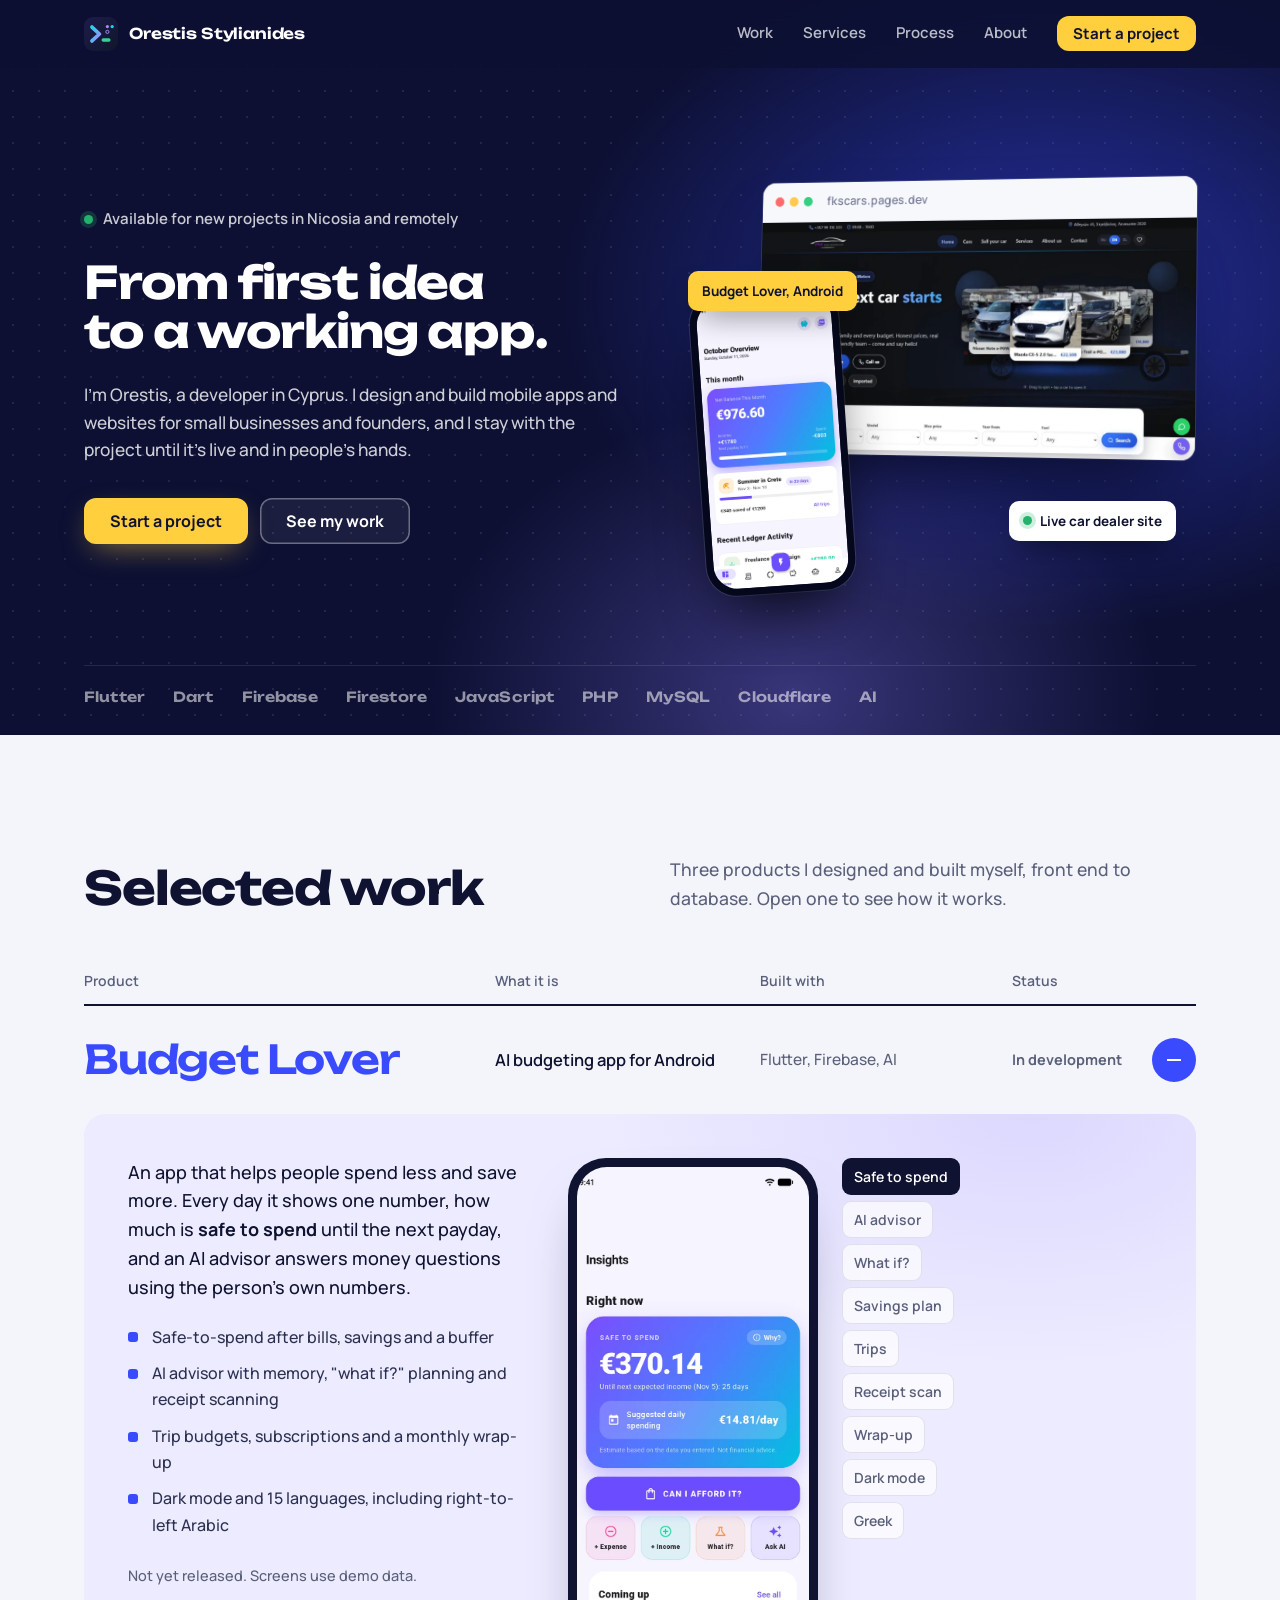
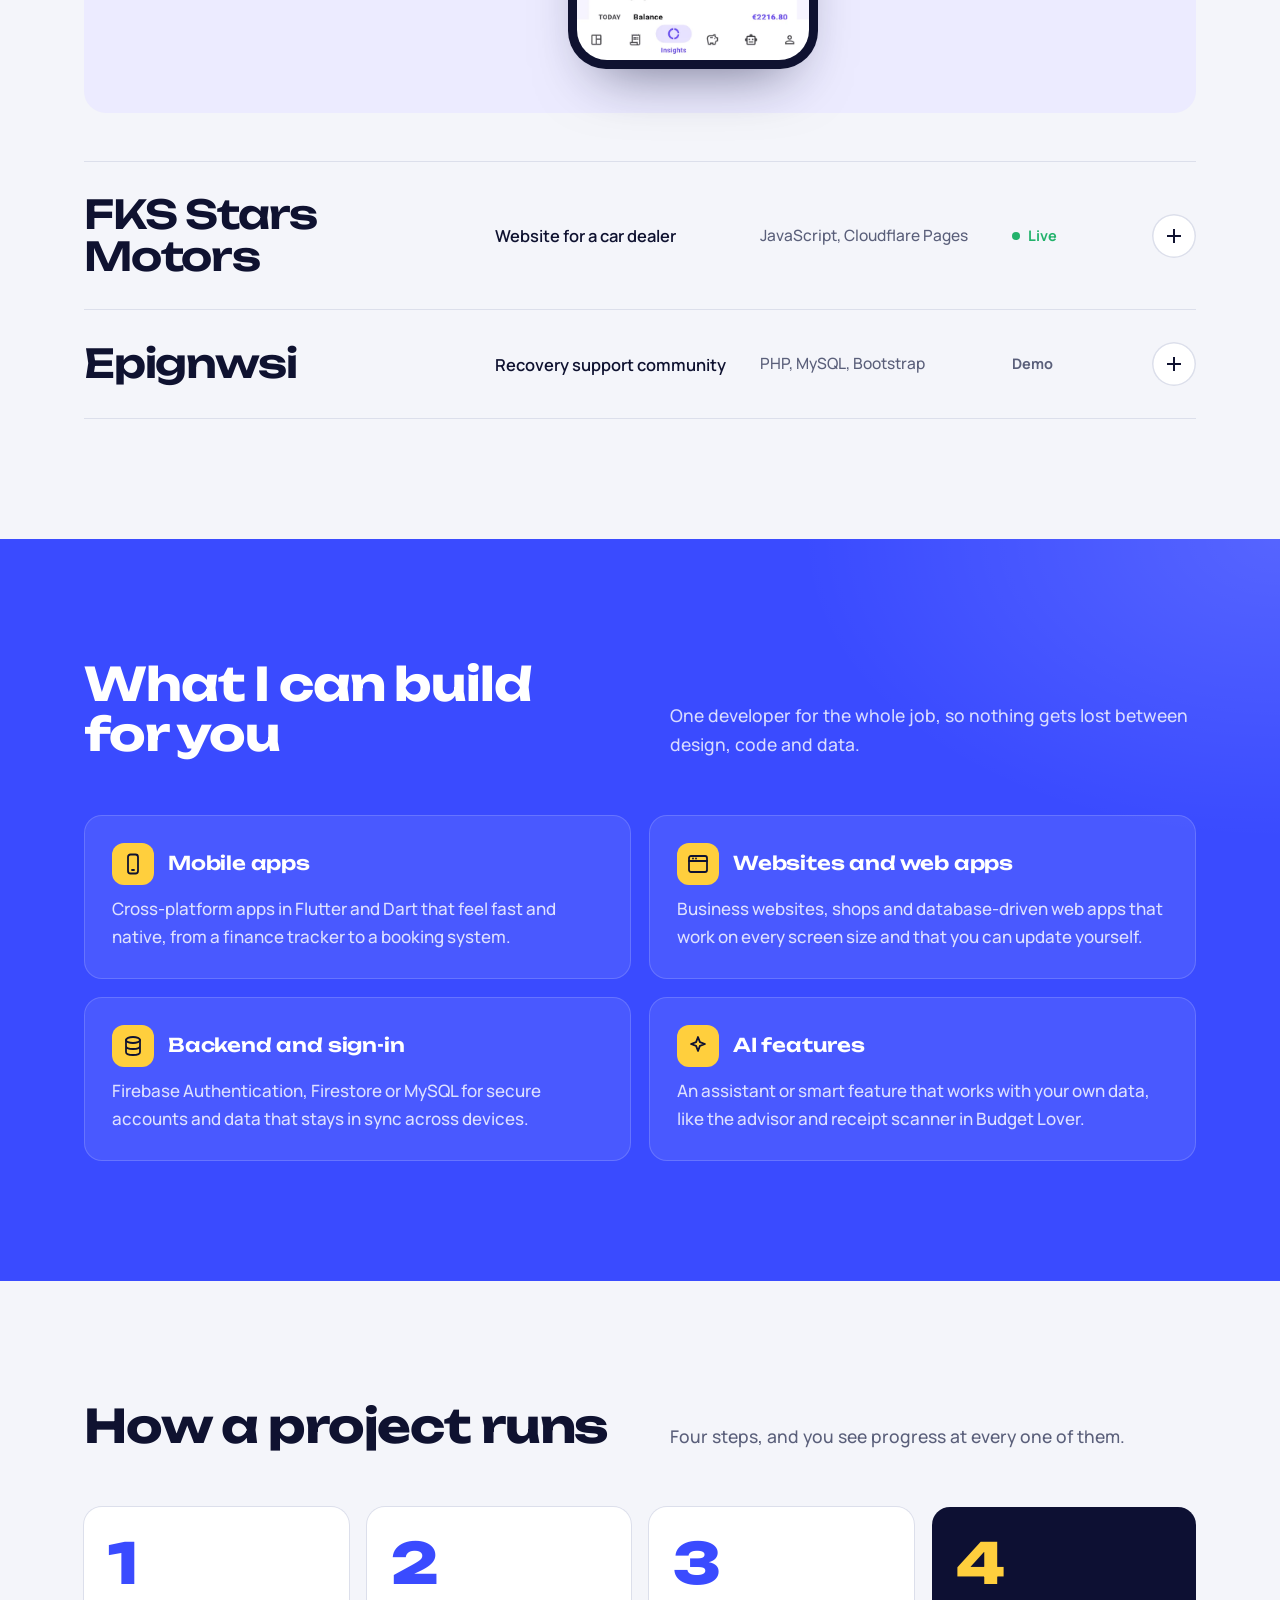
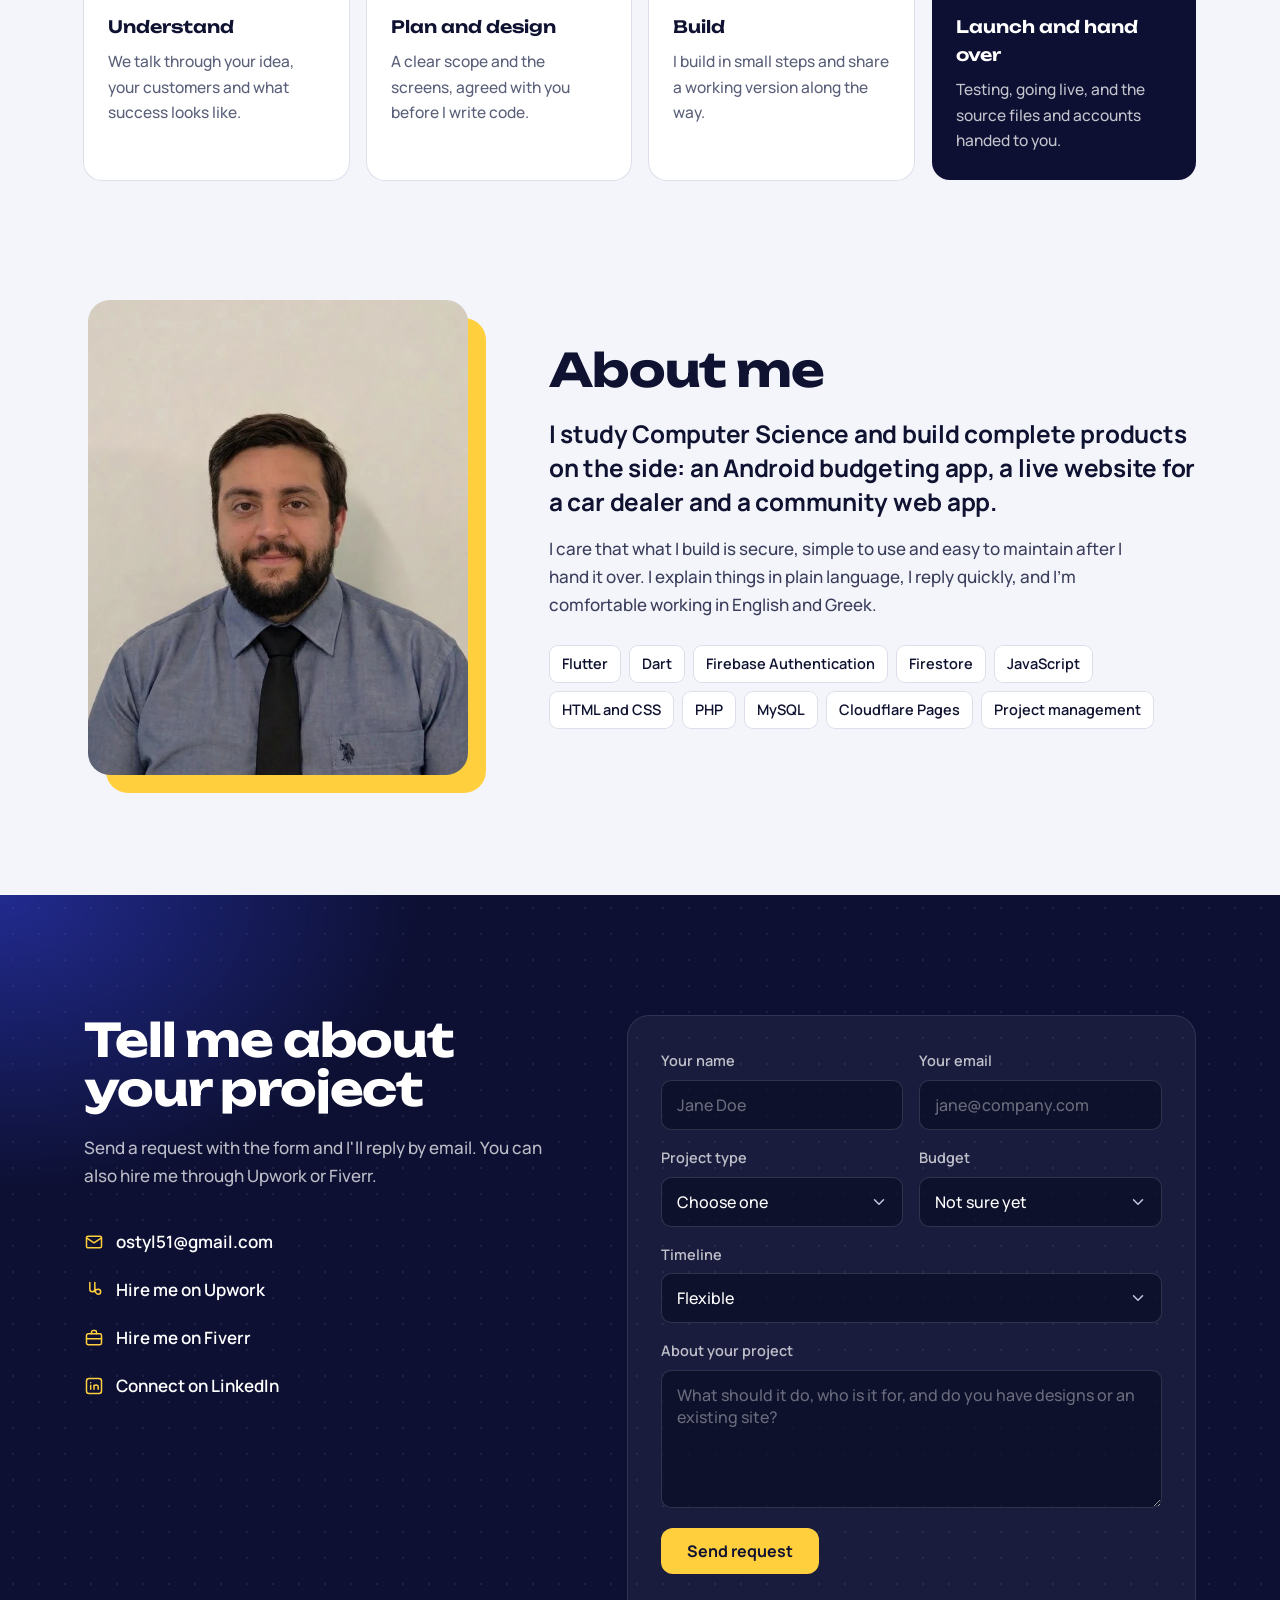
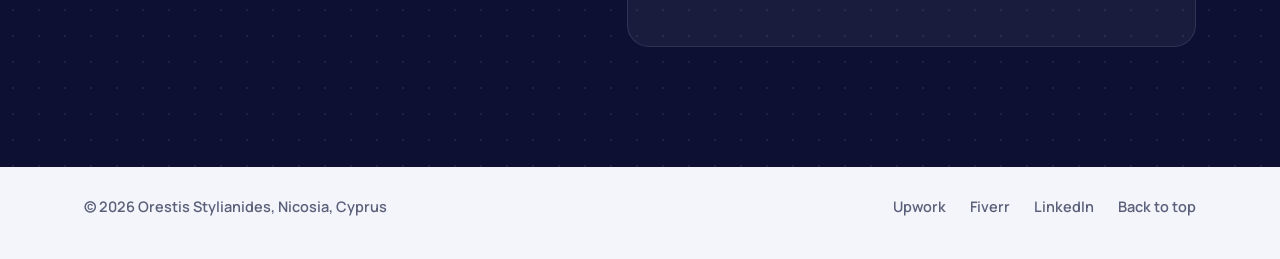
==== commit e293c59d: "Update FKS Stars Motors link to fkscars.pages.dev Co-Authored-By: Claude Opus 5.5 <noreply@anthropic" ====
--- a/index.html
+++ b/index.html
@@ -53,7 +53,7 @@
     </div>
     <div class="hero-visual" aria-hidden="true">
       <div class="hv-browser">
-        <div class="browser-bar"><i></i><i></i><i></i><span>fks-stars-motors.pages.dev</span></div>
+        <div class="browser-bar"><i></i><i></i><i></i><span>fkscars.pages.dev</span></div>
         <img src="assets/fks/home.webp" alt="" width="1300" height="676">
       </div>
       <div class="hv-phone"><img src="assets/bl/home.webp" alt="" width="600" height="1277"></div>
@@ -137,11 +137,11 @@
             <li>Russian, English and Greek</li>
             <li>Password-protected admin with photo upload, hosted free on Cloudflare</li>
           </ul>
-          <a class="btn btn-line" href="https://fks-stars-motors.pages.dev" target="_blank" rel="noopener">Visit the live site</a>
+          <a class="btn btn-line" href="https://fkscars.pages.dev" target="_blank" rel="noopener">Visit the live site</a>
         </div>
         <div class="gallery gallery-web" data-gallery>
           <div class="browser">
-            <div class="browser-bar" aria-hidden="true"><i></i><i></i><i></i><span>fks-stars-motors.pages.dev</span></div>
+            <div class="browser-bar" aria-hidden="true"><i></i><i></i><i></i><span>fkscars.pages.dev</span></div>
             <div class="stage"><img src="assets/fks/home.webp" alt="FKS Stars Motors home page" width="1300" height="676" loading="lazy"></div>
           </div>
           <div class="thumbs" role="group" aria-label="FKS Stars Motors pages">
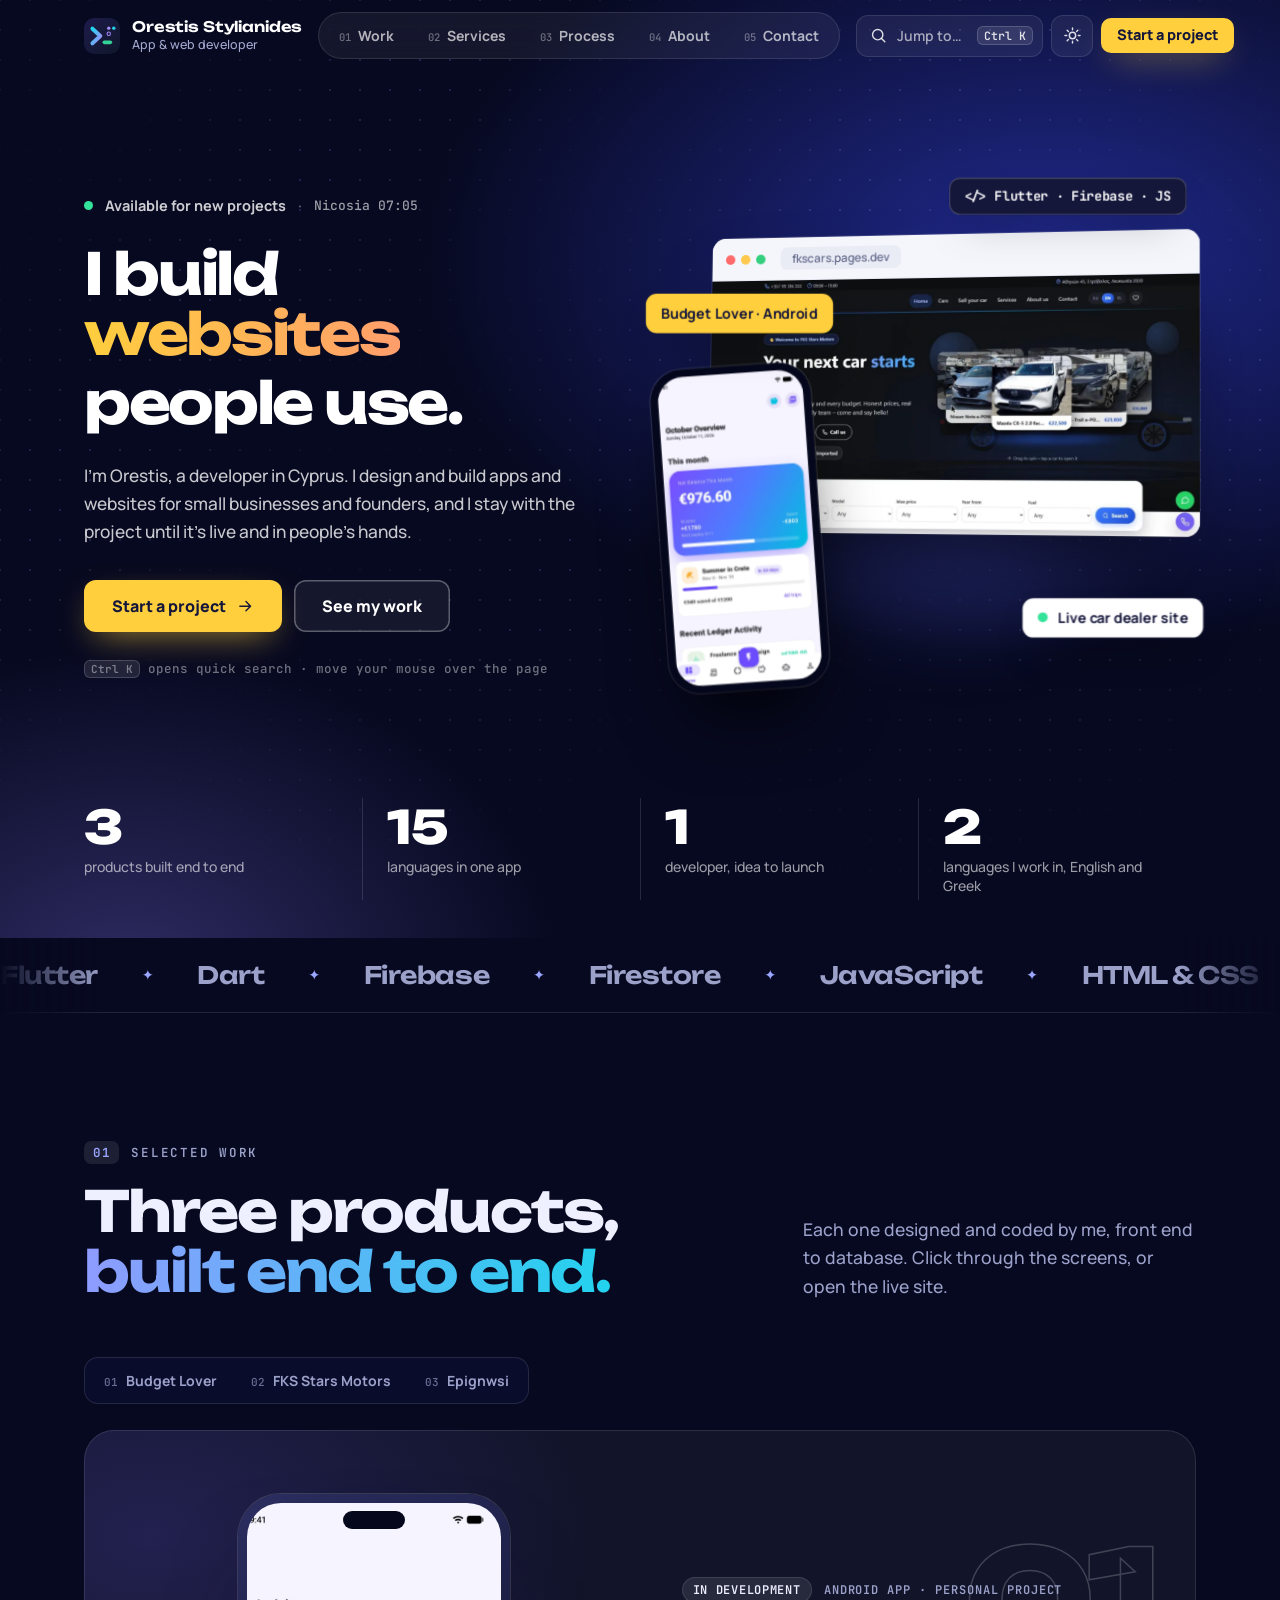
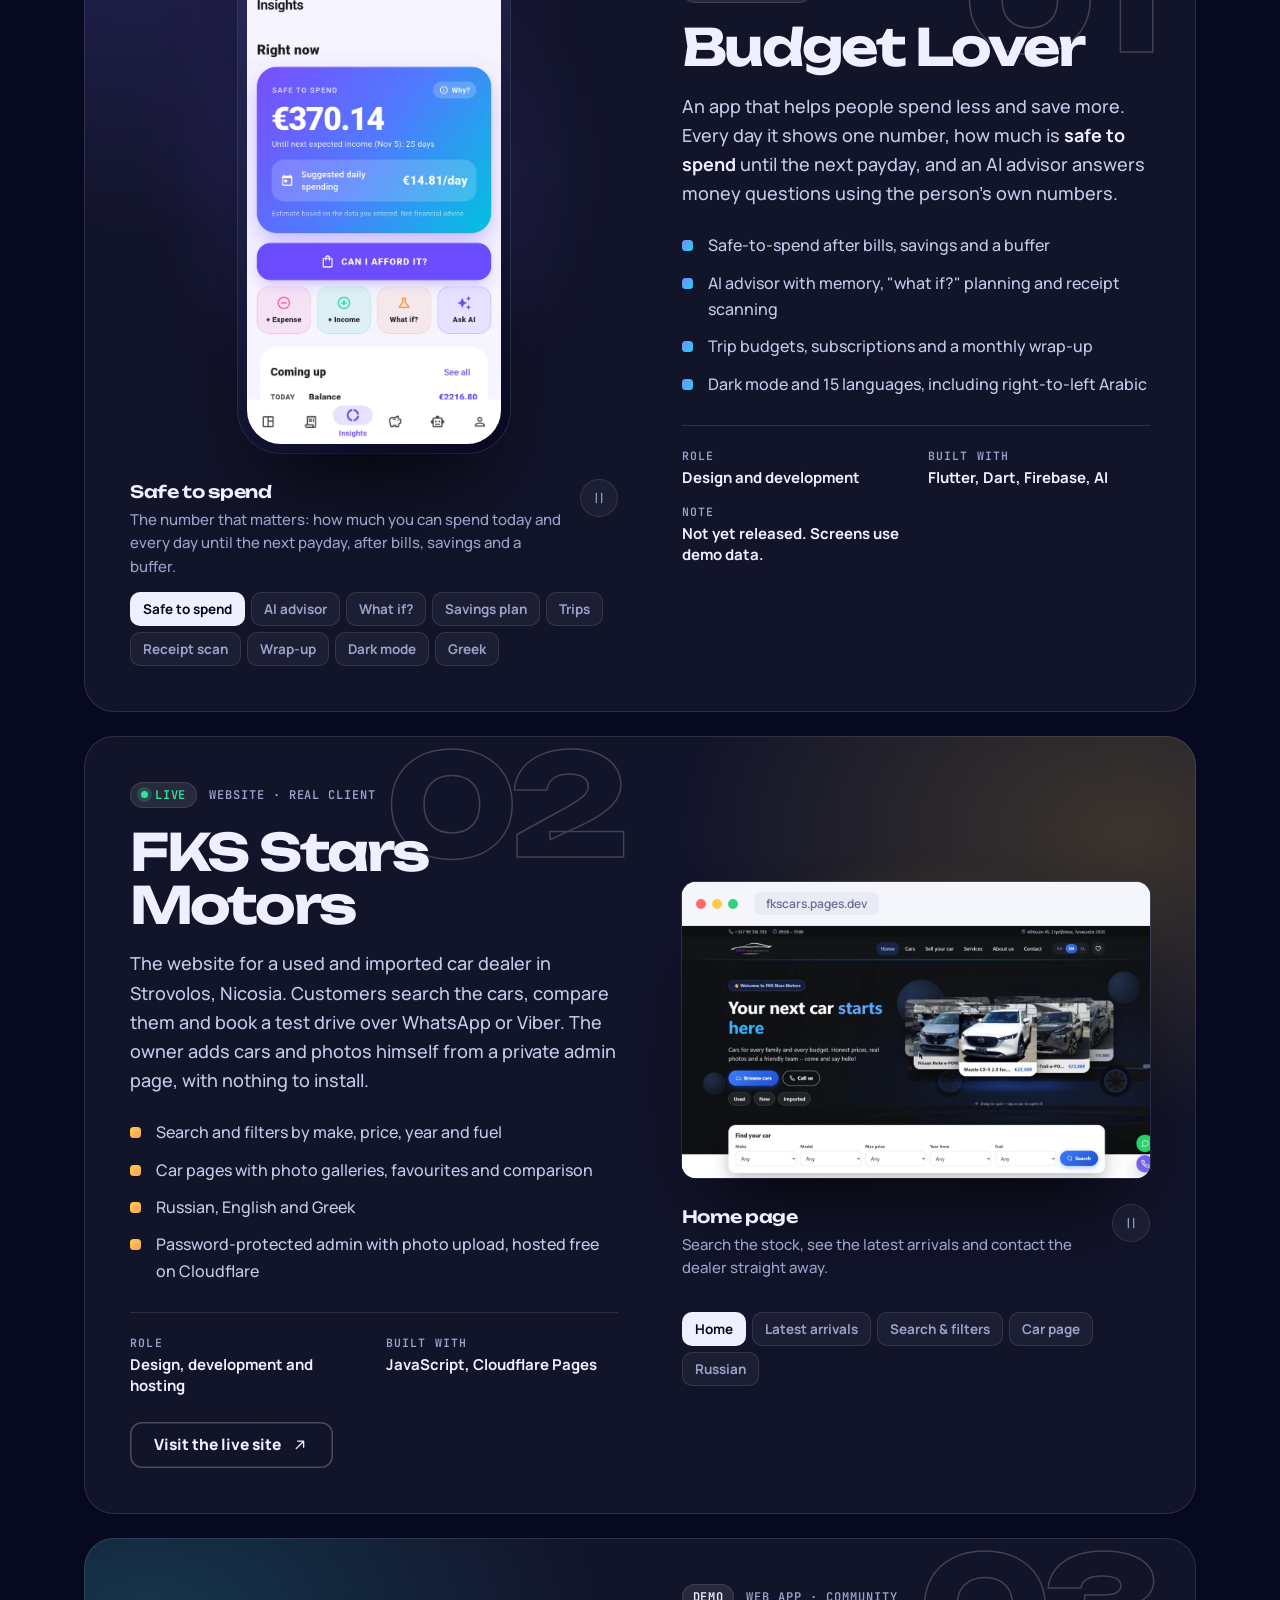
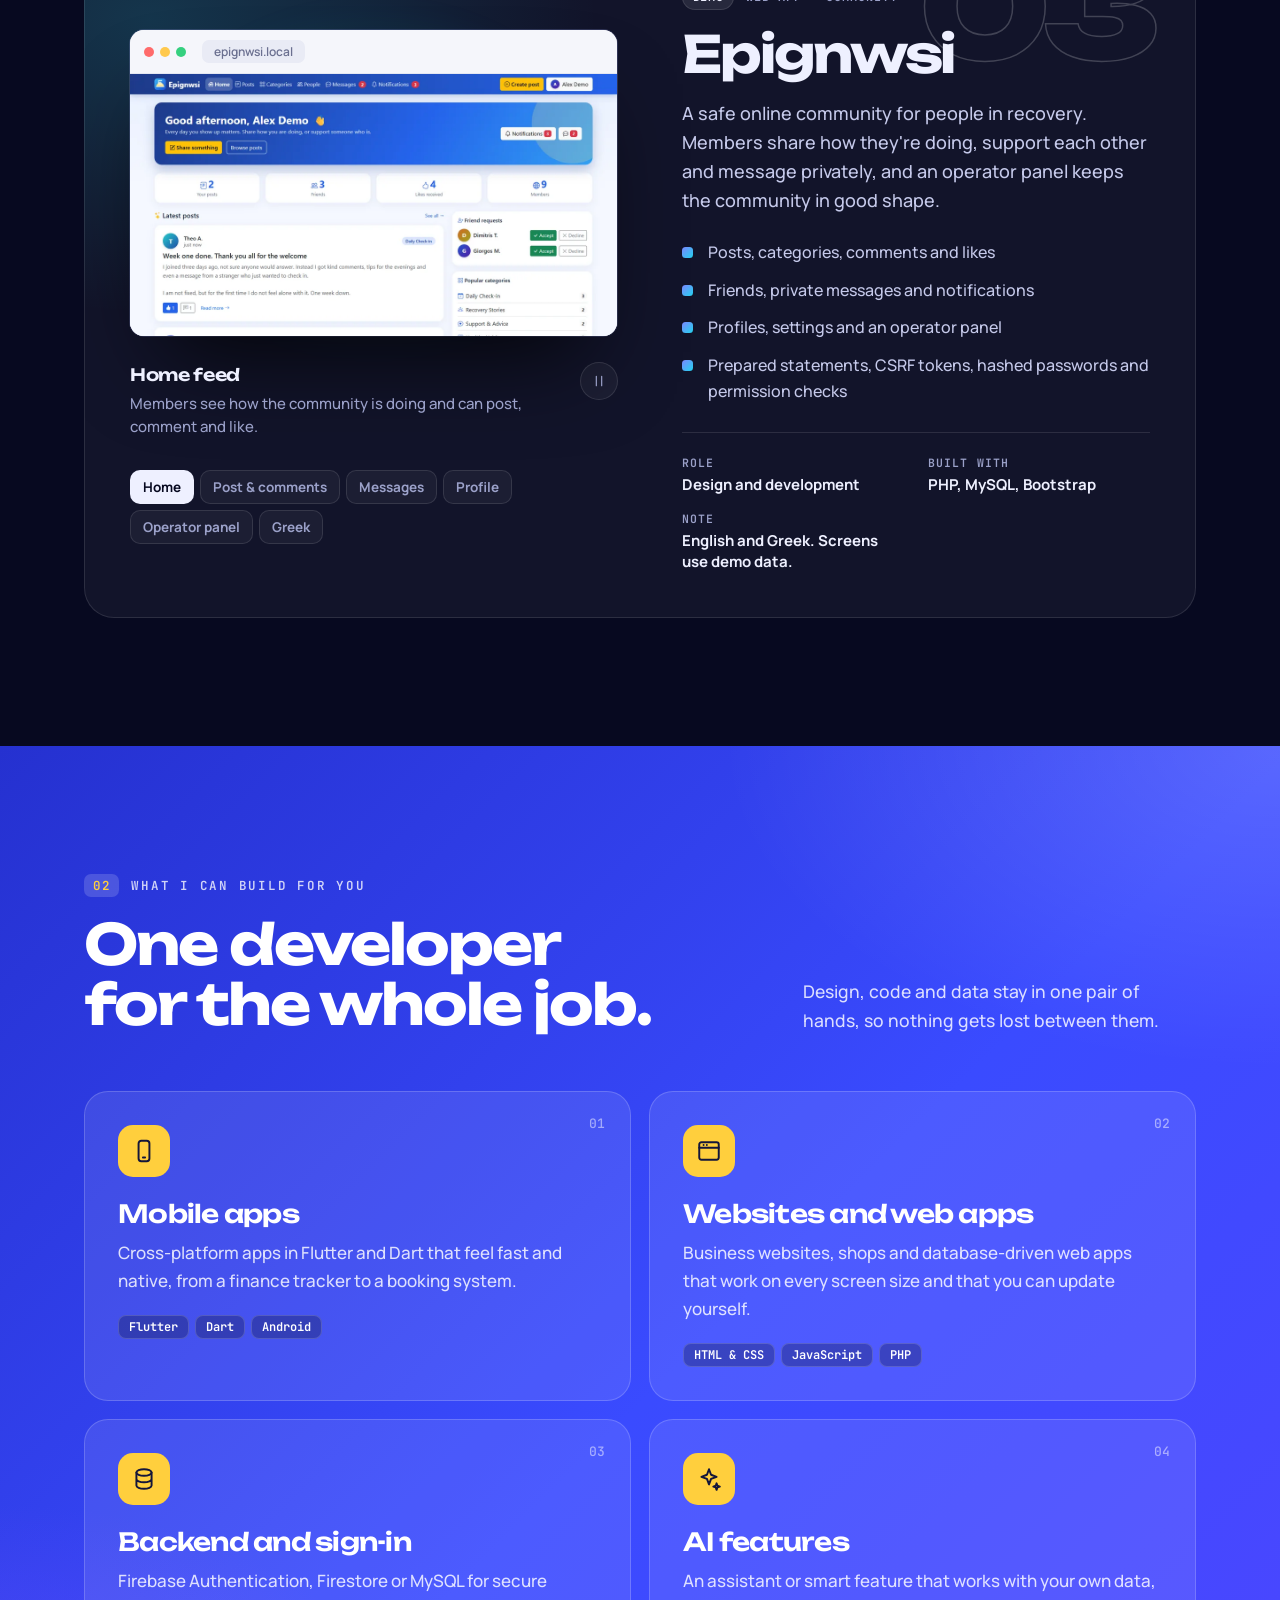
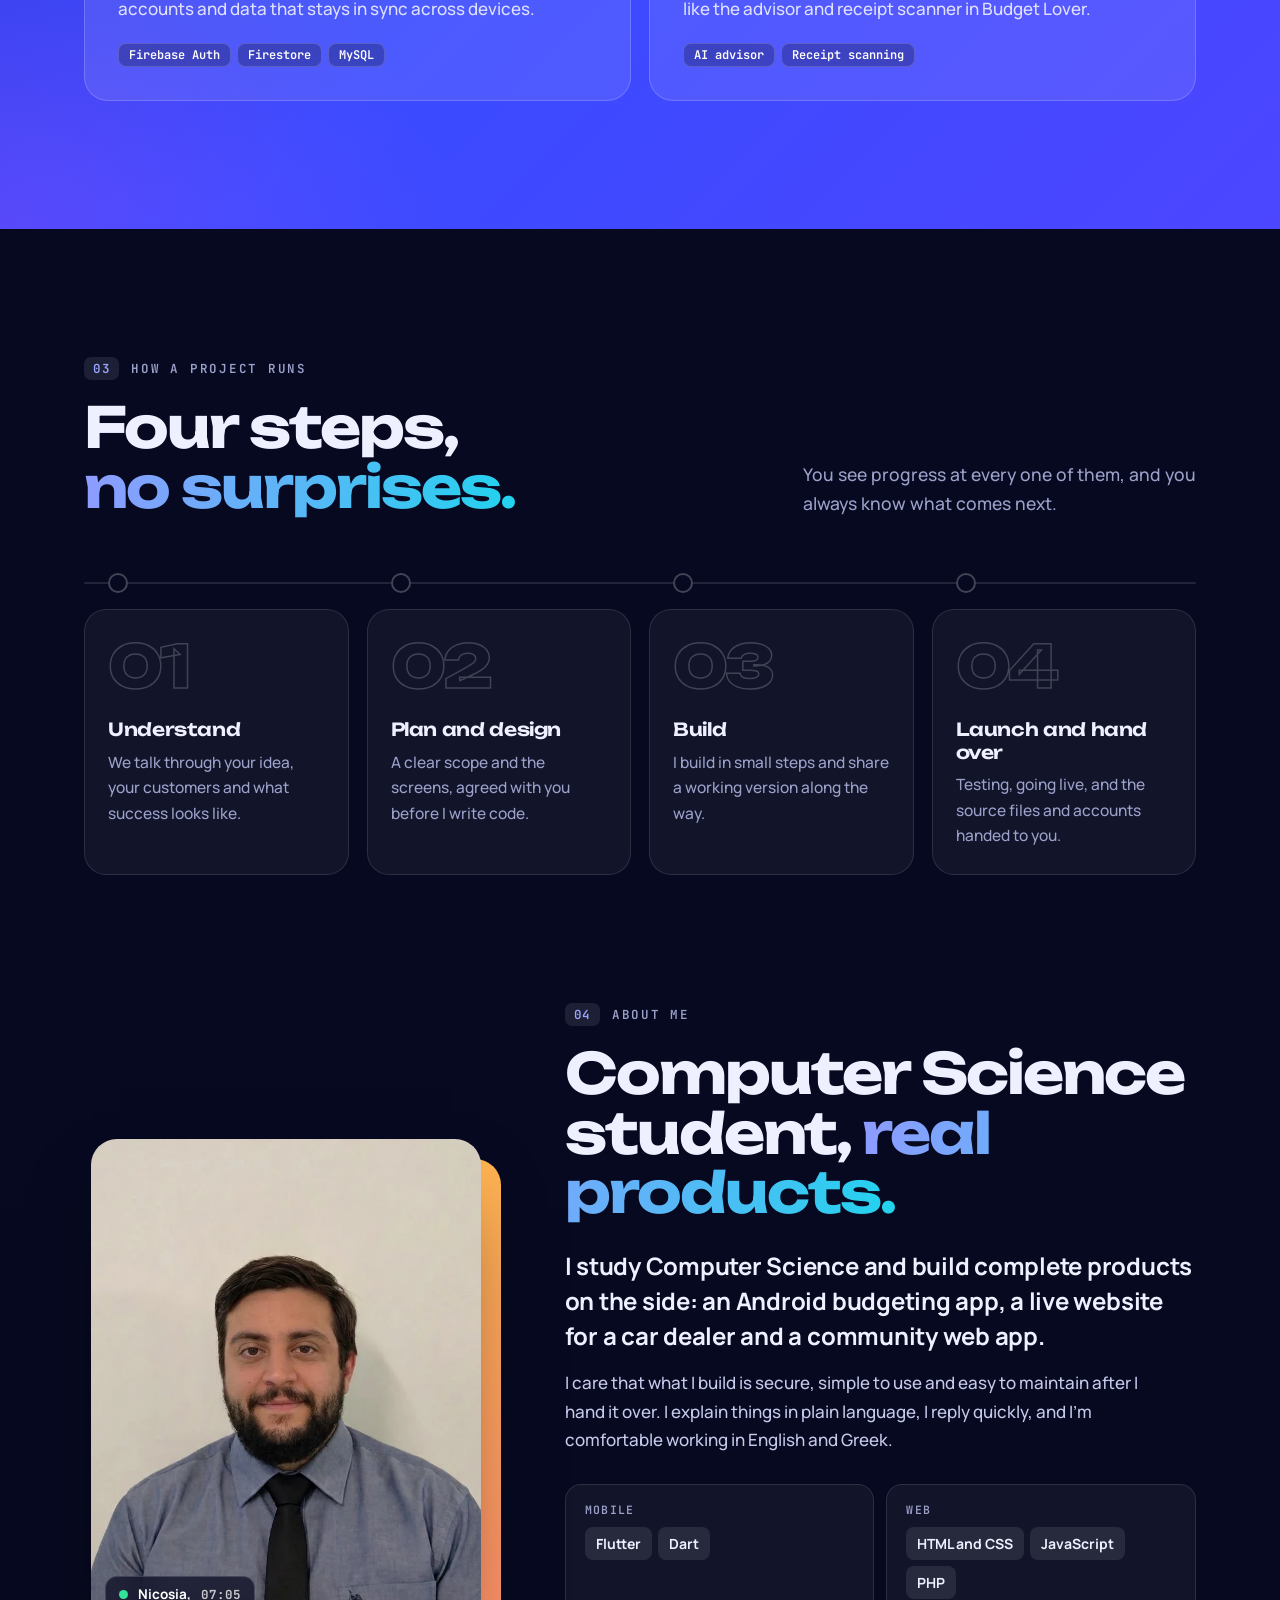
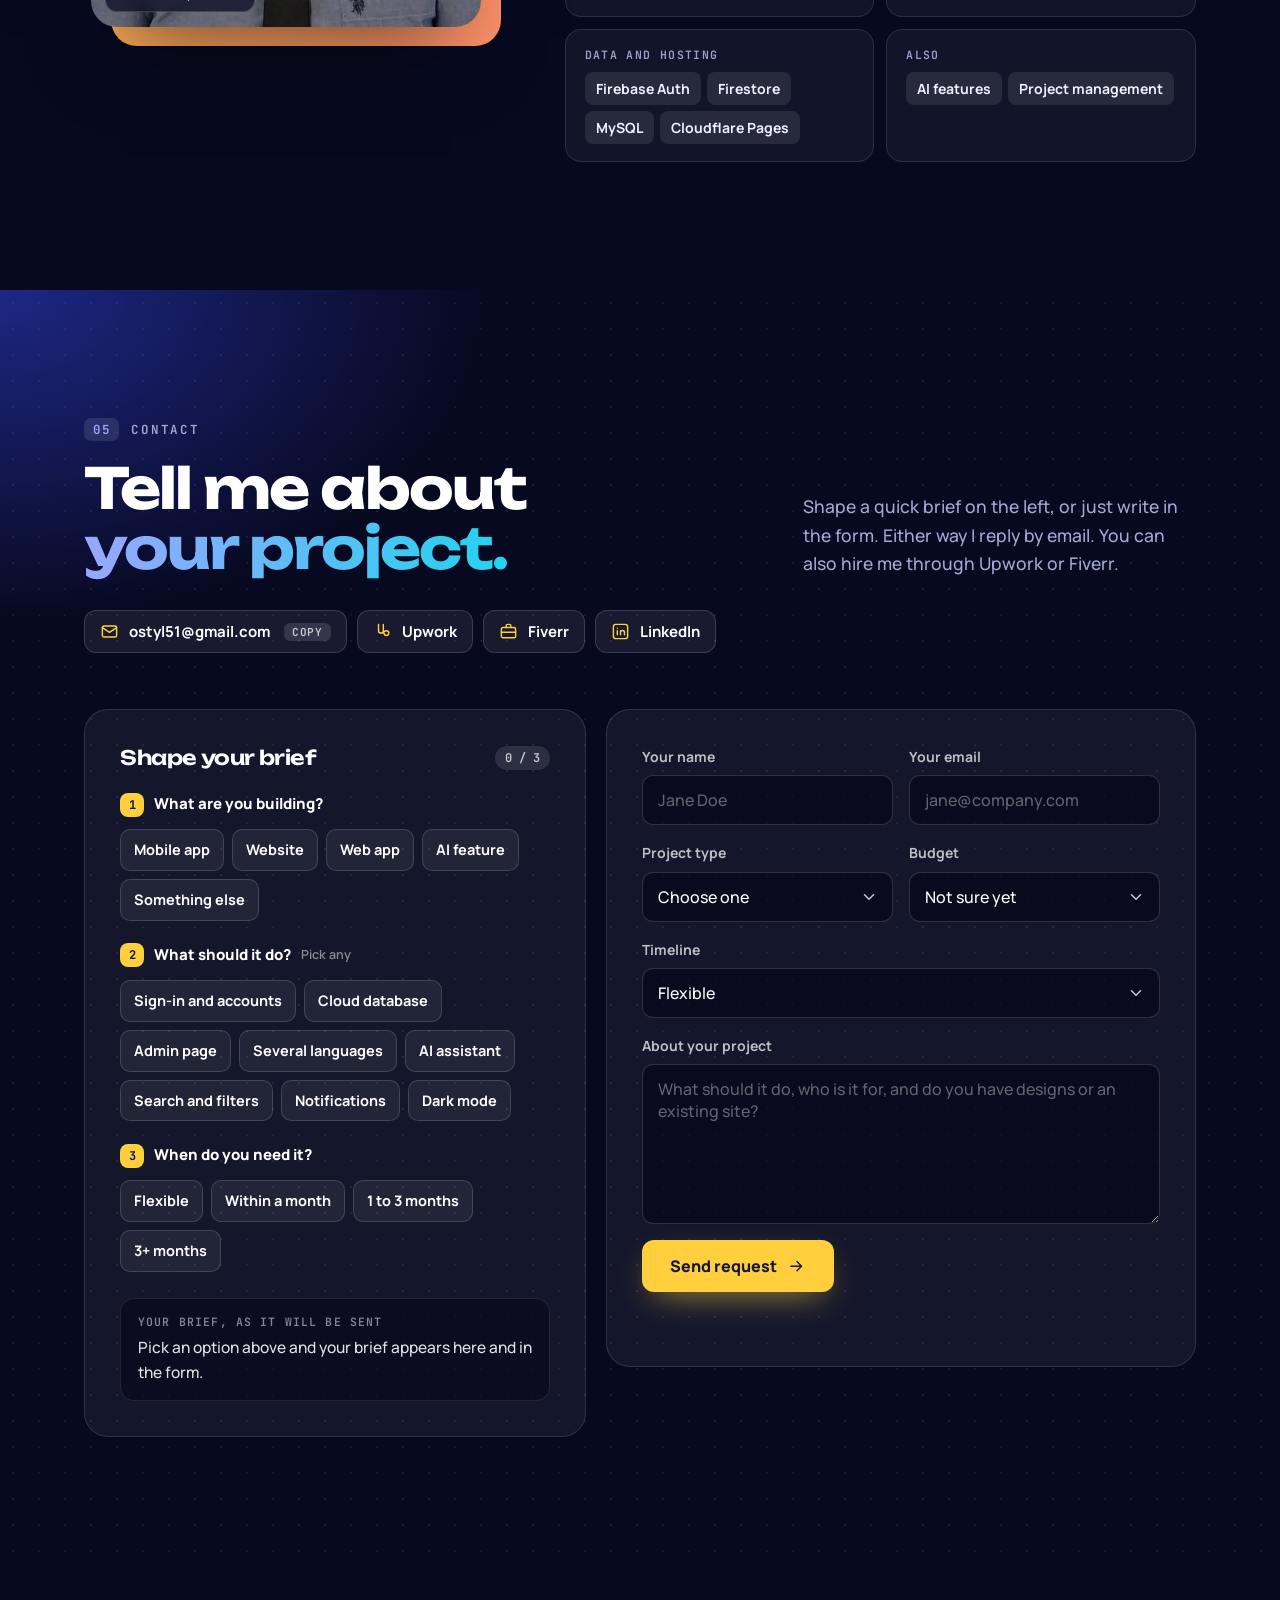
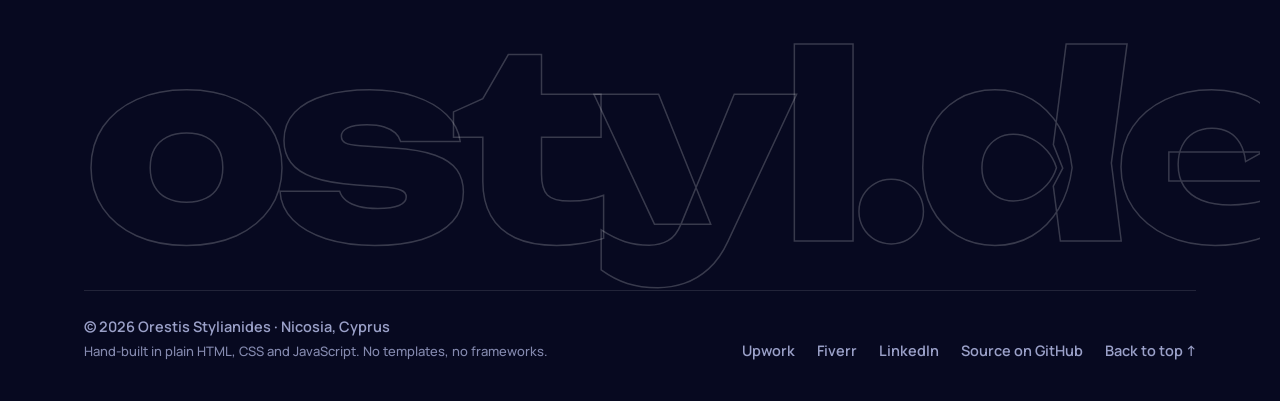
==== commit b0cafce0: "Redesign portfolio: dark interactive theme, floating nav, command palette, brief builder Co-Authored" ====
--- a/index.html
+++ b/index.html
@@ -1,323 +1,497 @@
 <!doctype html>
-<html lang="en">
+<html lang="en" data-theme="dark">
 <head>
 <meta charset="utf-8">
 <meta name="viewport" content="width=device-width, initial-scale=1">
-<title>Orestis Stylianides, app and web developer</title>
+<title>Orestis Stylianides · App and web developer in Cyprus</title>
 <meta name="description" content="Orestis Stylianides, a mobile and web developer in Nicosia, Cyprus. Apps and websites built from the first idea to launch: Flutter, Firebase, JavaScript, PHP and MySQL.">
-<meta name="theme-color" content="#0d1033">
-<meta property="og:title" content="Orestis Stylianides, app and web developer">
-<meta property="og:description" content="Mobile apps and websites built from the first idea to a working product.">
+<meta name="theme-color" content="#070920">
+<link rel="canonical" href="https://ostyl.dev/">
+<meta property="og:title" content="Orestis Stylianides · App and web developer">
+<meta property="og:description" content="Mobile apps and websites built from the first idea to a working product. Flutter, Firebase, JavaScript, PHP and MySQL.">
 <meta property="og:type" content="website">
+<meta property="og:url" content="https://ostyl.dev/">
+<meta property="og:image" content="https://ostyl.dev/assets/og.png">
+<meta property="og:image:width" content="1200">
+<meta property="og:image:height" content="630">
+<meta name="twitter:card" content="summary_large_image">
+<meta name="twitter:image" content="https://ostyl.dev/assets/og.png">
 <link rel="icon" href="/favicon.svg" type="image/svg+xml">
 <link rel="icon" href="/favicon-32.png" type="image/png" sizes="32x32">
 <link rel="icon" href="/favicon.ico" sizes="any">
 <link rel="apple-touch-icon" href="/apple-touch-icon.png">
 <link rel="preconnect" href="https://fonts.googleapis.com">
 <link rel="preconnect" href="https://fonts.gstatic.com" crossorigin>
-<link href="https://fonts.googleapis.com/css2?family=Unbounded:wght@500;600;700;800&family=Manrope:wght@400;500;600;700;800&display=swap" rel="stylesheet">
-<script>document.documentElement.classList.add("js")</script>
-<link rel="stylesheet" href="css/style.css?v=4">
+<link href="https://fonts.googleapis.com/css2?family=Unbounded:wght@500;600;700;800&family=Manrope:wght@400;500;600;700;800&family=JetBrains+Mono:wght@500;600&display=swap" rel="stylesheet">
+<script>
+(function () {
+  var d = document.documentElement; d.classList.add("js");
+  try { var t = localStorage.getItem("theme"); d.dataset.theme = (t === "light" || t === "dark") ? t : "dark"; } catch (e) { d.dataset.theme = "dark"; }
+})();
+</script>
+<link rel="stylesheet" href="css/style.css?v=5">
+<script type="application/ld+json">
+{
+  "@context": "https://schema.org",
+  "@type": "Person",
+  "name": "Orestis Stylianides",
+  "url": "https://ostyl.dev/",
+  "jobTitle": "Mobile and web developer",
+  "email": "mailto:ostyl51@gmail.com",
+  "address": { "@type": "PostalAddress", "addressLocality": "Nicosia", "addressCountry": "CY" },
+  "knowsAbout": ["Flutter", "Dart", "Firebase", "JavaScript", "PHP", "MySQL", "Web development", "Mobile app development"],
+  "sameAs": [
+    "https://www.linkedin.com/in/orestis-stylianidis-b73a7a3aa",
+    "https://www.upwork.com/freelancers/~012e77b4ccc0023f5b",
+    "https://github.com/ostyl51"
+  ]
+}
+</script>
 </head>
 <body>
 <a class="skip" href="#main">Skip to content</a>
-
+<div class="progress" id="progress" aria-hidden="true"></div>
+
+<!-- ============ HEADER / NAVIGATION ============ -->
 <header class="top" id="top">
-  <a class="mark" href="#main" aria-label="Orestis Stylianides, home">
-    <img src="favicon.svg" alt="" width="34" height="34">
-    <span>Orestis Stylianides</span>
+  <a class="mark" href="#main" aria-label="Orestis Stylianides, back to the top">
+    <img src="favicon.svg" alt="" width="36" height="36">
+    <span class="mark-text"><b>Orestis Stylianides</b><small>App &amp; web developer</small></span>
   </a>
-  <nav class="menu" id="menu" aria-label="Main">
-    <a href="#work">Work</a>
-    <a href="#services">Services</a>
-    <a href="#process">Process</a>
-    <a href="#about">About</a>
-    <a class="btn btn-sm" href="#contact">Start a project</a>
+
+  <nav class="pill" id="menu" aria-label="Main">
+    <span class="pill-ind" aria-hidden="true"></span>
+    <a href="#work"><i>01</i>Work</a>
+    <a href="#services"><i>02</i>Services</a>
+    <a href="#process"><i>03</i>Process</a>
+    <a href="#about"><i>04</i>About</a>
+    <a href="#contact"><i>05</i>Contact</a>
+    <a class="btn btn-sun pill-cta" href="#contact">Start a project</a>
+    <p class="pill-foot"><span class="dot" aria-hidden="true"></span>Available for new projects</p>
   </nav>
-  <button class="burger" id="burger" aria-label="Open menu" aria-expanded="false" aria-controls="menu"><span></span><span></span></button>
+
+  <div class="tools">
+    <button class="tool tool-search" id="openPalette" type="button" aria-haspopup="dialog" aria-label="Open quick search">
+      <svg viewBox="0 0 24 24" aria-hidden="true"><circle cx="11" cy="11" r="6.5"/><path d="m20 20-4.2-4.2"/></svg>
+      <span class="tool-label">Jump to…</span><kbd id="kbdHint">Ctrl K</kbd>
+    </button>
+    <button class="tool tool-icon" id="themeBtn" type="button" aria-label="Switch to light theme">
+      <svg class="i-moon" viewBox="0 0 24 24" aria-hidden="true"><path d="M20 14.5A8 8 0 0 1 9.5 4 8.5 8.5 0 1 0 20 14.5z"/></svg>
+      <svg class="i-sun" viewBox="0 0 24 24" aria-hidden="true"><circle cx="12" cy="12" r="4"/><path d="M12 2.5v2.2M12 19.3v2.2M2.5 12h2.2M19.3 12h2.2M5.3 5.3l1.5 1.5M17.2 17.2l1.5 1.5M5.3 18.7l1.5-1.5M17.2 6.8l1.5-1.5"/></svg>
+    </button>
+    <a class="btn btn-sun btn-sm tools-cta magnetic" href="#contact">Start a project</a>
+    <button class="burger" id="burger" type="button" aria-label="Open menu" aria-expanded="false" aria-controls="menu"><span></span><span></span></button>
+  </div>
 </header>
 
 <main id="main">
 
-<!-- HERO -->
-<section class="hero">
+<!-- ============ HERO ============ -->
+<section class="hero" id="hero" aria-labelledby="hero-title">
+  <canvas class="grid-canvas" id="gridCanvas" aria-hidden="true"></canvas>
   <div class="hero-inner">
     <div class="hero-text">
-      <p class="status"><span class="dot" aria-hidden="true"></span>Available for new projects in Nicosia and remotely</p>
-      <h1 class="hero-title"><span>From first idea</span> <span>to a working app.</span></h1>
-      <p class="lead">I'm Orestis, a developer in Cyprus. I design and build mobile apps and websites for small businesses and founders, and I stay with the project until it's live and in people's hands.</p>
+      <p class="status"><span class="dot" aria-hidden="true"></span>Available for new projects<span class="status-sep" aria-hidden="true">·</span><span class="status-time">Nicosia <time id="clock">--:--</time></span></p>
+      <h1 class="hero-title" id="hero-title">
+        <span class="sr">I build mobile apps, websites and web apps that people actually use.</span>
+        <span class="ht" aria-hidden="true">
+          <span class="ht-line">I build</span>
+          <span class="roller" id="roller"><span class="is-in">mobile apps</span><span>websites</span><span>web apps</span><span>AI features</span></span>
+          <span class="ht-line">people use.</span>
+        </span>
+      </h1>
+      <p class="lead">I'm Orestis, a developer in Cyprus. I design and build apps and websites for small businesses and founders, and I stay with the project until it's live and in people's hands.</p>
       <div class="actions">
-        <a class="btn btn-sun" href="#contact">Start a project</a>
-        <a class="btn btn-ghost" href="#work">See my work</a>
-      </div>
-    </div>
-    <div class="hero-visual" aria-hidden="true">
-      <div class="hv-browser">
-        <div class="browser-bar"><i></i><i></i><i></i><span>fkscars.pages.dev</span></div>
-        <img src="assets/fks/home.webp" alt="" width="1300" height="676">
-      </div>
-      <div class="hv-phone"><img src="assets/bl/home.webp" alt="" width="600" height="1277"></div>
-      <p class="hv-tag hv-tag-a"><span class="dot"></span>Live car dealer site</p>
-      <p class="hv-tag hv-tag-b">Budget Lover, Android</p>
-    </div>
-  </div>
-  <ul class="ticker" aria-label="Technologies I use">
-    <li>Flutter</li><li>Dart</li><li>Firebase</li><li>Firestore</li><li>JavaScript</li><li>PHP</li><li>MySQL</li><li>Cloudflare</li><li>AI</li>
+        <a class="btn btn-sun btn-lg magnetic" href="#contact">Start a project<svg viewBox="0 0 24 24" aria-hidden="true"><path d="M5 12h14M13 6l6 6-6 6"/></svg></a>
+        <a class="btn btn-ghost btn-lg magnetic" href="#work">See my work</a>
+      </div>
+      <p class="hint"><kbd>Ctrl K</kbd> opens quick search · move your mouse over the page</p>
+    </div>
+
+    <div class="scene" id="scene" aria-hidden="true">
+      <div class="scene-glow"></div>
+      <div class="scene-inner" id="sceneInner">
+        <div class="d-browser">
+          <div class="browser-bar"><i></i><i></i><i></i><span>fkscars.pages.dev</span></div>
+          <img src="assets/fks/home.webp" alt="" width="1300" height="676" fetchpriority="high">
+        </div>
+        <div class="d-phone"><img src="assets/bl/home.webp" alt="" width="600" height="1277"></div>
+        <p class="tag tag-a"><span class="dot"></span>Live car dealer site</p>
+        <p class="tag tag-b">Budget Lover · Android</p>
+        <p class="tag tag-c">&lt;/&gt; Flutter · Firebase · JS</p>
+      </div>
+    </div>
+  </div>
+
+  <ul class="stats" aria-label="Highlights">
+    <li><b data-count="3">3</b><span>products built end to end</span></li>
+    <li><b data-count="15">15</b><span>languages in one app</span></li>
+    <li><b data-count="1">1</b><span>developer, idea to launch</span></li>
+    <li><b data-count="2">2</b><span>languages I work in, English and Greek</span></li>
   </ul>
 </section>
 
-<!-- WORK -->
+<!-- ============ TECH MARQUEE ============ -->
+<div class="marquee" aria-label="Technologies I use">
+  <div class="marquee-track">
+    <ul>
+      <li>Flutter</li><li>Dart</li><li>Firebase</li><li>Firestore</li><li>JavaScript</li><li>HTML &amp; CSS</li><li>PHP</li><li>MySQL</li><li>Cloudflare</li><li>AI</li>
+    </ul>
+    <ul aria-hidden="true">
+      <li>Flutter</li><li>Dart</li><li>Firebase</li><li>Firestore</li><li>JavaScript</li><li>HTML &amp; CSS</li><li>PHP</li><li>MySQL</li><li>Cloudflare</li><li>AI</li>
+    </ul>
+  </div>
+</div>
+
+<!-- ============ WORK ============ -->
 <section class="section work" id="work" aria-labelledby="work-title">
-  <div class="section-head">
-    <h2 id="work-title">Selected work</h2>
-    <p>Three products I designed and built myself, front end to database. Open one to see how it works.</p>
-  </div>
-
-  <div class="index-head" aria-hidden="true">
-    <span>Product</span><span>What it is</span><span>Built with</span><span>Status</span>
-  </div>
-
-  <ol class="index">
-    <!-- Budget Lover -->
-    <li class="item item-bl">
-      <h3>
-        <button class="row" aria-expanded="true" aria-controls="p-bl" id="r-bl">
-          <span class="row-name">Budget Lover</span>
-          <span class="row-what">AI budgeting app for Android</span>
-          <span class="row-stack">Flutter, Firebase, AI</span>
-          <span class="row-status">In development</span>
-          <span class="row-toggle" aria-hidden="true"></span>
-        </button>
-      </h3>
-      <div class="panel" id="p-bl" role="region" aria-labelledby="r-bl">
-        <div class="panel-text">
-          <p>An app that helps people spend less and save more. Every day it shows one number, how much is <b>safe to spend</b> until the next payday, and an AI advisor answers money questions using the person's own numbers.</p>
-          <ul class="facts">
-            <li>Safe-to-spend after bills, savings and a buffer</li>
-            <li>AI advisor with memory, "what if?" planning and receipt scanning</li>
-            <li>Trip budgets, subscriptions and a monthly wrap-up</li>
-            <li>Dark mode and 15 languages, including right-to-left Arabic</li>
-          </ul>
-          <p class="aside">Not yet released. Screens use demo data.</p>
-        </div>
-        <div class="gallery gallery-phone" data-gallery>
-          <div class="stage"><img src="assets/bl/safe.webp" alt="Budget Lover: safe to spend screen" width="600" height="1277"></div>
-          <div class="thumbs" role="group" aria-label="Budget Lover screens">
-            <button class="on" data-src="assets/bl/safe.webp" data-alt="Budget Lover: safe to spend screen">Safe to spend</button>
-            <button data-src="assets/bl/advisor.webp" data-alt="Budget Lover: AI advisor screen">AI advisor</button>
-            <button data-src="assets/bl/whatif.webp" data-alt="Budget Lover: what if planning screen">What if?</button>
-            <button data-src="assets/bl/savings.webp" data-alt="Budget Lover: savings plan screen">Savings plan</button>
-            <button data-src="assets/bl/trip.webp" data-alt="Budget Lover: trip budget screen">Trips</button>
-            <button data-src="assets/bl/receipt.webp" data-alt="Budget Lover: receipt scanning screen">Receipt scan</button>
-            <button data-src="assets/bl/wrapup.webp" data-alt="Budget Lover: monthly wrap-up screen">Wrap-up</button>
-            <button data-src="assets/bl/dark_home.webp" data-alt="Budget Lover: home screen in dark mode">Dark mode</button>
-            <button data-src="assets/bl/greek_home.webp" data-alt="Budget Lover: home screen in Greek">Greek</button>
-          </div>
-        </div>
-      </div>
-    </li>
-
-    <!-- FKS Stars Motors -->
-    <li class="item item-fks">
-      <h3>
-        <button class="row" aria-expanded="false" aria-controls="p-fks" id="r-fks">
-          <span class="row-name">FKS Stars Motors</span>
-          <span class="row-what">Website for a car dealer</span>
-          <span class="row-stack">JavaScript, Cloudflare Pages</span>
-          <span class="row-status is-live">Live</span>
-          <span class="row-toggle" aria-hidden="true"></span>
-        </button>
-      </h3>
-      <div class="panel" id="p-fks" role="region" aria-labelledby="r-fks" hidden>
-        <div class="panel-text">
-          <p>The website for FKS Stars Motors, a used and imported car dealer in Strovolos, Nicosia. Customers search the cars, compare them and book a test drive over WhatsApp or Viber. The owner adds cars and photos himself from a private admin page, with nothing to install.</p>
-          <ul class="facts">
-            <li>Search and filters by make, price, year and fuel</li>
-            <li>Car pages with photo galleries, favourites and comparison</li>
-            <li>Russian, English and Greek</li>
-            <li>Password-protected admin with photo upload, hosted free on Cloudflare</li>
-          </ul>
-          <a class="btn btn-line" href="https://fkscars.pages.dev" target="_blank" rel="noopener">Visit the live site</a>
-        </div>
-        <div class="gallery gallery-web" data-gallery>
-          <div class="browser">
-            <div class="browser-bar" aria-hidden="true"><i></i><i></i><i></i><span>fkscars.pages.dev</span></div>
-            <div class="stage"><img src="assets/fks/home.webp" alt="FKS Stars Motors home page" width="1300" height="676" loading="lazy"></div>
-          </div>
-          <div class="thumbs" role="group" aria-label="FKS Stars Motors pages">
-            <button class="on" data-src="assets/fks/home.webp" data-alt="FKS Stars Motors home page">Home</button>
-            <button data-src="assets/fks/latest.webp" data-alt="FKS Stars Motors latest arrivals">Latest arrivals</button>
-            <button data-src="assets/fks/cars.webp" data-alt="FKS Stars Motors car search with filters">Search &amp; filters</button>
-            <button data-src="assets/fks/car.webp" data-alt="FKS Stars Motors car details page">Car page</button>
-            <button data-src="assets/fks/russian.webp" data-alt="FKS Stars Motors home page in Russian">Russian</button>
-          </div>
-        </div>
-      </div>
-    </li>
-
-    <!-- Epignwsi -->
-    <li class="item item-ep">
-      <h3>
-        <button class="row" aria-expanded="false" aria-controls="p-ep" id="r-ep">
-          <span class="row-name">Epignwsi</span>
-          <span class="row-what">Recovery support community</span>
-          <span class="row-stack">PHP, MySQL, Bootstrap</span>
-          <span class="row-status">Demo</span>
-          <span class="row-toggle" aria-hidden="true"></span>
-        </button>
-      </h3>
-      <div class="panel" id="p-ep" role="region" aria-labelledby="r-ep" hidden>
-        <div class="panel-text">
-          <p>A safe online community for people in recovery. Members share how they're doing, support each other and message privately, and an operator panel keeps the community in good shape.</p>
-          <ul class="facts">
-            <li>Posts, categories, comments and likes</li>
-            <li>Friends, private messages and notifications</li>
-            <li>Profiles, settings and an operator panel</li>
-            <li>Prepared statements, CSRF tokens, hashed passwords and permission checks</li>
-          </ul>
-          <p class="aside">English and Greek. Screens use demo data.</p>
-        </div>
-        <div class="gallery gallery-web" data-gallery>
-          <div class="browser">
-            <div class="browser-bar" aria-hidden="true"><i></i><i></i><i></i><span>epignwsi.local</span></div>
-            <div class="stage"><img src="assets/ep/home.webp" alt="Epignwsi home feed" width="1100" height="792" loading="lazy"></div>
-          </div>
-          <div class="thumbs" role="group" aria-label="Epignwsi screens">
-            <button class="on" data-src="assets/ep/home.webp" data-alt="Epignwsi home feed">Home</button>
-            <button data-src="assets/ep/post.webp" data-alt="Epignwsi post with comments">Post &amp; comments</button>
-            <button data-src="assets/ep/messages.webp" data-alt="Epignwsi private messages">Messages</button>
-            <button data-src="assets/ep/profile.webp" data-alt="Epignwsi profile page">Profile</button>
-            <button data-src="assets/ep/operator.webp" data-alt="Epignwsi operator panel">Operator panel</button>
-            <button data-src="assets/ep/greek.webp" data-alt="Epignwsi home feed in Greek">Greek</button>
-          </div>
-        </div>
-      </div>
-    </li>
+  <header class="section-head reveal">
+    <p class="eyebrow"><span>01</span>Selected work</p>
+    <h2 id="work-title">Three products,<br><em>built end to end.</em></h2>
+    <p class="section-sub">Each one designed and coded by me, front end to database. Click through the screens, or open the live site.</p>
+  </header>
+
+  <nav class="work-nav" id="workNav" aria-label="Projects">
+    <a href="#budget-lover"><i>01</i>Budget Lover</a>
+    <a href="#fks"><i>02</i>FKS Stars Motors</a>
+    <a href="#epignwsi"><i>03</i>Epignwsi</a>
+  </nav>
+
+  <!-- 01 Budget Lover -->
+  <article class="case case-bl reveal" id="budget-lover" aria-labelledby="bl-title">
+    <div class="case-media">
+      <div class="device-wrap" data-tilt>
+        <div class="glow"></div>
+        <div class="device-phone"><img class="shot" src="assets/bl/safe.webp" alt="Budget Lover: safe to spend screen" width="600" height="1277"></div>
+      </div>
+      <div class="gallery" data-gallery>
+        <div class="caption" aria-live="polite"><h4>Safe to spend</h4><p>The number that matters: how much you can spend today and every day until the next payday, after bills, savings and a buffer.</p></div>
+        <div class="thumbs" role="group" aria-label="Budget Lover screens">
+          <button type="button" class="on" data-src="assets/bl/safe.webp" data-alt="Budget Lover: safe to spend screen" data-title="Safe to spend" data-text="The number that matters: how much you can spend today and every day until the next payday, after bills, savings and a buffer.">Safe to spend</button>
+          <button type="button" data-src="assets/bl/advisor.webp" data-alt="Budget Lover: AI advisor screen" data-title="AI advisor" data-text="Ask &quot;Can I afford €80?&quot; and get a verdict based on your real numbers, with what the purchase changes.">AI advisor</button>
+          <button type="button" data-src="assets/bl/whatif.webp" data-alt="Budget Lover: what if planning screen" data-title="What if?" data-text="Test a decision before you make it. See the effect on safe to spend and balance; nothing is saved.">What if?</button>
+          <button type="button" data-src="assets/bl/savings.webp" data-alt="Budget Lover: savings plan screen" data-title="Savings plan" data-text="How much you can save each month at three levels (safe, balanced, stretch), with a health score.">Savings plan</button>
+          <button type="button" data-src="assets/bl/trip.webp" data-alt="Budget Lover: trip budget screen" data-title="Trip budgets" data-text="Plan a holiday, track it per day and per person, and save towards it. Live currency conversion included.">Trips</button>
+          <button type="button" data-src="assets/bl/receipt.webp" data-alt="Budget Lover: receipt scanning screen" data-title="Receipt scanning" data-text="Snap a receipt and AI fills in the expense for you. Or type an amount and pick a category.">Receipt scan</button>
+          <button type="button" data-src="assets/bl/wrapup.webp" data-alt="Budget Lover: monthly wrap-up screen" data-title="Monthly wrap-up" data-text="Your month in numbers, story-style, showing where the money went. Exportable as a PDF.">Wrap-up</button>
+          <button type="button" data-src="assets/bl/dark_home.webp" data-alt="Budget Lover: home screen in dark mode" data-title="Dark mode" data-text="A full dark theme that follows your phone, across every screen.">Dark mode</button>
+          <button type="button" data-src="assets/bl/greek_home.webp" data-alt="Budget Lover: home screen in Greek" data-title="15 languages" data-text="Fully translated, including right-to-left Arabic. Greek shown here.">Greek</button>
+        </div>
+        <button type="button" class="gal-ctl" aria-label="Pause automatic slideshow" aria-pressed="false"><svg class="i-pause" viewBox="0 0 24 24" aria-hidden="true"><path d="M8 5v14M16 5v14"/></svg><svg class="i-play" viewBox="0 0 24 24" aria-hidden="true"><path d="M7 5l12 7-12 7z"/></svg></button>
+      </div>
+    </div>
+
+    <div class="case-body">
+      <span class="case-no" aria-hidden="true">01</span>
+      <p class="case-kind"><span class="badge">In development</span>Android app · personal project</p>
+      <h3 id="bl-title">Budget Lover</h3>
+      <p class="case-lead">An app that helps people spend less and save more. Every day it shows one number, how much is <b>safe to spend</b> until the next payday, and an AI advisor answers money questions using the person's own numbers.</p>
+      <ul class="facts">
+        <li>Safe-to-spend after bills, savings and a buffer</li>
+        <li>AI advisor with memory, "what if?" planning and receipt scanning</li>
+        <li>Trip budgets, subscriptions and a monthly wrap-up</li>
+        <li>Dark mode and 15 languages, including right-to-left Arabic</li>
+      </ul>
+      <dl class="spec">
+        <div><dt>Role</dt><dd>Design and development</dd></div>
+        <div><dt>Built with</dt><dd>Flutter, Dart, Firebase, AI</dd></div>
+        <div><dt>Note</dt><dd>Not yet released. Screens use demo data.</dd></div>
+      </dl>
+    </div>
+  </article>
+
+  <!-- 02 FKS Stars Motors -->
+  <article class="case case-fks reveal" id="fks" aria-labelledby="fks-title">
+    <div class="case-media">
+      <div class="device-wrap" data-tilt>
+        <div class="glow"></div>
+        <div class="browser">
+          <div class="browser-bar" aria-hidden="true"><i></i><i></i><i></i><span>fkscars.pages.dev</span></div>
+          <div class="stage"><img class="shot" src="assets/fks/home.webp" alt="FKS Stars Motors home page" width="1300" height="676" loading="lazy"></div>
+        </div>
+      </div>
+      <div class="gallery" data-gallery>
+        <div class="caption" aria-live="polite"><h4>Home page</h4><p>Search the stock, see the latest arrivals and contact the dealer straight away.</p></div>
+        <div class="thumbs" role="group" aria-label="FKS Stars Motors pages">
+          <button type="button" class="on" data-src="assets/fks/home.webp" data-alt="FKS Stars Motors home page" data-title="Home page" data-text="Search the stock, see the latest arrivals and contact the dealer straight away.">Home</button>
+          <button type="button" data-src="assets/fks/latest.webp" data-alt="FKS Stars Motors latest arrivals" data-title="Latest arrivals" data-text="The newest cars in stock, added by the owner from his own admin page.">Latest arrivals</button>
+          <button type="button" data-src="assets/fks/cars.webp" data-alt="FKS Stars Motors car search with filters" data-title="Search and filters" data-text="Filter the whole stock by make, price, year and fuel.">Search &amp; filters</button>
+          <button type="button" data-src="assets/fks/car.webp" data-alt="FKS Stars Motors car details page" data-title="Car page" data-text="Photo gallery, details, favourites and comparison, with a test drive request over WhatsApp or Viber.">Car page</button>
+          <button type="button" data-src="assets/fks/russian.webp" data-alt="FKS Stars Motors home page in Russian" data-title="Russian, English and Greek" data-text="The whole site switches between three languages for the dealer's customers.">Russian</button>
+        </div>
+        <button type="button" class="gal-ctl" aria-label="Pause automatic slideshow" aria-pressed="false"><svg class="i-pause" viewBox="0 0 24 24" aria-hidden="true"><path d="M8 5v14M16 5v14"/></svg><svg class="i-play" viewBox="0 0 24 24" aria-hidden="true"><path d="M7 5l12 7-12 7z"/></svg></button>
+      </div>
+    </div>
+
+    <div class="case-body">
+      <span class="case-no" aria-hidden="true">02</span>
+      <p class="case-kind"><span class="badge is-live">Live</span>Website · real client</p>
+      <h3 id="fks-title">FKS Stars Motors</h3>
+      <p class="case-lead">The website for a used and imported car dealer in Strovolos, Nicosia. Customers search the cars, compare them and book a test drive over WhatsApp or Viber. The owner adds cars and photos himself from a private admin page, with nothing to install.</p>
+      <ul class="facts">
+        <li>Search and filters by make, price, year and fuel</li>
+        <li>Car pages with photo galleries, favourites and comparison</li>
+        <li>Russian, English and Greek</li>
+        <li>Password-protected admin with photo upload, hosted free on Cloudflare</li>
+      </ul>
+      <dl class="spec">
+        <div><dt>Role</dt><dd>Design, development and hosting</dd></div>
+        <div><dt>Built with</dt><dd>JavaScript, Cloudflare Pages</dd></div>
+      </dl>
+      <a class="btn btn-line magnetic" href="https://fkscars.pages.dev" target="_blank" rel="noopener">Visit the live site<svg viewBox="0 0 24 24" aria-hidden="true"><path d="M7 17 17 7M9 7h8v8"/></svg></a>
+    </div>
+  </article>
+
+  <!-- 03 Epignwsi -->
+  <article class="case case-ep reveal" id="epignwsi" aria-labelledby="ep-title">
+    <div class="case-media">
+      <div class="device-wrap" data-tilt>
+        <div class="glow"></div>
+        <div class="browser">
+          <div class="browser-bar" aria-hidden="true"><i></i><i></i><i></i><span>epignwsi.local</span></div>
+          <div class="stage"><img class="shot" src="assets/ep/home.webp" alt="Epignwsi home feed" width="1100" height="792" loading="lazy"></div>
+        </div>
+      </div>
+      <div class="gallery" data-gallery>
+        <div class="caption" aria-live="polite"><h4>Home feed</h4><p>Members see how the community is doing and can post, comment and like.</p></div>
+        <div class="thumbs" role="group" aria-label="Epignwsi screens">
+          <button type="button" class="on" data-src="assets/ep/home.webp" data-alt="Epignwsi home feed" data-title="Home feed" data-text="Members see how the community is doing and can post, comment and like.">Home</button>
+          <button type="button" data-src="assets/ep/post.webp" data-alt="Epignwsi post with comments" data-title="Post and comments" data-text="Share how you are doing and get support in the comments.">Post &amp; comments</button>
+          <button type="button" data-src="assets/ep/messages.webp" data-alt="Epignwsi private messages" data-title="Private messages" data-text="Friends can talk privately, with notifications for new messages.">Messages</button>
+          <button type="button" data-src="assets/ep/profile.webp" data-alt="Epignwsi profile page" data-title="Profile" data-text="Each member has a profile and their own settings.">Profile</button>
+          <button type="button" data-src="assets/ep/operator.webp" data-alt="Epignwsi operator panel" data-title="Operator panel" data-text="A panel that lets the operator keep the community in good shape.">Operator panel</button>
+          <button type="button" data-src="assets/ep/greek.webp" data-alt="Epignwsi home feed in Greek" data-title="English and Greek" data-text="The community works in both English and Greek.">Greek</button>
+        </div>
+        <button type="button" class="gal-ctl" aria-label="Pause automatic slideshow" aria-pressed="false"><svg class="i-pause" viewBox="0 0 24 24" aria-hidden="true"><path d="M8 5v14M16 5v14"/></svg><svg class="i-play" viewBox="0 0 24 24" aria-hidden="true"><path d="M7 5l12 7-12 7z"/></svg></button>
+      </div>
+    </div>
+
+    <div class="case-body">
+      <span class="case-no" aria-hidden="true">03</span>
+      <p class="case-kind"><span class="badge">Demo</span>Web app · community</p>
+      <h3 id="ep-title">Epignwsi</h3>
+      <p class="case-lead">A safe online community for people in recovery. Members share how they're doing, support each other and message privately, and an operator panel keeps the community in good shape.</p>
+      <ul class="facts">
+        <li>Posts, categories, comments and likes</li>
+        <li>Friends, private messages and notifications</li>
+        <li>Profiles, settings and an operator panel</li>
+        <li>Prepared statements, CSRF tokens, hashed passwords and permission checks</li>
+      </ul>
+      <dl class="spec">
+        <div><dt>Role</dt><dd>Design and development</dd></div>
+        <div><dt>Built with</dt><dd>PHP, MySQL, Bootstrap</dd></div>
+        <div><dt>Note</dt><dd>English and Greek. Screens use demo data.</dd></div>
+      </dl>
+    </div>
+  </article>
+</section>
+
+<!-- ============ SERVICES ============ -->
+<section class="band services" id="services" aria-labelledby="services-title">
+  <div class="band-inner">
+    <header class="section-head reveal">
+      <p class="eyebrow"><span>02</span>What I can build for you</p>
+      <h2 id="services-title">One developer<br>for the whole job.</h2>
+      <p class="section-sub">Design, code and data stay in one pair of hands, so nothing gets lost between them.</p>
+    </header>
+    <div class="svc-grid">
+      <article class="svc reveal" data-spot>
+        <span class="svc-no">01</span>
+        <div class="svc-ico"><svg viewBox="0 0 24 24" aria-hidden="true"><rect x="7" y="2.5" width="10" height="19" rx="2.5"/><path d="M11 18h2"/></svg></div>
+        <h3>Mobile apps</h3>
+        <p>Cross-platform apps in Flutter and Dart that feel fast and native, from a finance tracker to a booking system.</p>
+        <ul class="svc-tags"><li>Flutter</li><li>Dart</li><li>Android</li></ul>
+      </article>
+      <article class="svc reveal" data-spot>
+        <span class="svc-no">02</span>
+        <div class="svc-ico"><svg viewBox="0 0 24 24" aria-hidden="true"><rect x="3" y="4" width="18" height="16" rx="2"/><path d="M3 9h18M7 6.5h.01M10 6.5h.01"/></svg></div>
+        <h3>Websites and web apps</h3>
+        <p>Business websites, shops and database-driven web apps that work on every screen size and that you can update yourself.</p>
+        <ul class="svc-tags"><li>HTML &amp; CSS</li><li>JavaScript</li><li>PHP</li></ul>
+      </article>
+      <article class="svc reveal" data-spot>
+        <span class="svc-no">03</span>
+        <div class="svc-ico"><svg viewBox="0 0 24 24" aria-hidden="true"><ellipse cx="12" cy="6" rx="7" ry="3"/><path d="M5 6v6c0 1.7 3.1 3 7 3s7-1.3 7-3V6M5 12v6c0 1.7 3.1 3 7 3s7-1.3 7-3v-6"/></svg></div>
+        <h3>Backend and sign-in</h3>
+        <p>Firebase Authentication, Firestore or MySQL for secure accounts and data that stays in sync across devices.</p>
+        <ul class="svc-tags"><li>Firebase Auth</li><li>Firestore</li><li>MySQL</li></ul>
+      </article>
+      <article class="svc reveal" data-spot>
+        <span class="svc-no">04</span>
+        <div class="svc-ico"><svg viewBox="0 0 24 24" aria-hidden="true"><path d="M12 3l1.9 5.1L19 10l-5.1 1.9L12 17l-1.9-5.1L5 10l5.1-1.9zM19 16l.8 2.2L22 19l-2.2.8L19 22l-.8-2.2L16 19l2.2-.8z"/></svg></div>
+        <h3>AI features</h3>
+        <p>An assistant or smart feature that works with your own data, like the advisor and receipt scanner in Budget Lover.</p>
+        <ul class="svc-tags"><li>AI advisor</li><li>Receipt scanning</li></ul>
+      </article>
+    </div>
+  </div>
+</section>
+
+<!-- ============ PROCESS ============ -->
+<section class="section process" id="process" aria-labelledby="process-title">
+  <header class="section-head reveal">
+    <p class="eyebrow"><span>03</span>How a project runs</p>
+    <h2 id="process-title">Four steps,<br><em>no surprises.</em></h2>
+    <p class="section-sub">You see progress at every one of them, and you always know what comes next.</p>
+  </header>
+  <ol class="timeline" id="timeline">
+    <li class="step reveal"><span class="step-dot" aria-hidden="true"></span><span class="step-n">01</span><h3>Understand</h3><p>We talk through your idea, your customers and what success looks like.</p></li>
+    <li class="step reveal"><span class="step-dot" aria-hidden="true"></span><span class="step-n">02</span><h3>Plan and design</h3><p>A clear scope and the screens, agreed with you before I write code.</p></li>
+    <li class="step reveal"><span class="step-dot" aria-hidden="true"></span><span class="step-n">03</span><h3>Build</h3><p>I build in small steps and share a working version along the way.</p></li>
+    <li class="step reveal"><span class="step-dot" aria-hidden="true"></span><span class="step-n">04</span><h3>Launch and hand over</h3><p>Testing, going live, and the source files and accounts handed to you.</p></li>
   </ol>
 </section>
 
-<!-- SERVICES -->
-<section class="section services" id="services" aria-labelledby="services-title">
-  <div class="section-head">
-    <h2 id="services-title">What I can build for you</h2>
-    <p>One developer for the whole job, so nothing gets lost between design, code and data.</p>
-  </div>
-  <dl class="offer">
-    <div>
-      <dt><svg viewBox="0 0 24 24" aria-hidden="true"><rect x="7" y="2.5" width="10" height="19" rx="2.5"/><path d="M11 18h2"/></svg>Mobile apps</dt>
-      <dd>Cross-platform apps in Flutter and Dart that feel fast and native, from a finance tracker to a booking system.</dd>
-    </div>
-    <div>
-      <dt><svg viewBox="0 0 24 24" aria-hidden="true"><rect x="3" y="4" width="18" height="16" rx="2"/><path d="M3 9h18M7 6.5h.01M10 6.5h.01"/></svg>Websites and web apps</dt>
-      <dd>Business websites, shops and database-driven web apps that work on every screen size and that you can update yourself.</dd>
-    </div>
-    <div>
-      <dt><svg viewBox="0 0 24 24" aria-hidden="true"><ellipse cx="12" cy="6" rx="7" ry="3"/><path d="M5 6v6c0 1.7 3.1 3 7 3s7-1.3 7-3V6M5 12v6c0 1.7 3.1 3 7 3s7-1.3 7-3v-6"/></svg>Backend and sign-in</dt>
-      <dd>Firebase Authentication, Firestore or MySQL for secure accounts and data that stays in sync across devices.</dd>
-    </div>
-    <div>
-      <dt><svg viewBox="0 0 24 24" aria-hidden="true"><path d="M12 3l1.9 5.1L19 10l-5.1 1.9L12 17l-1.9-5.1L5 10l5.1-1.9z"/></svg>AI features</dt>
-      <dd>An assistant or smart feature that works with your own data, like the advisor and receipt scanner in Budget Lover.</dd>
-    </div>
-  </dl>
-</section>
-
-<!-- PROCESS -->
-<section class="section process" id="process" aria-labelledby="process-title">
-  <div class="section-head">
-    <h2 id="process-title">How a project runs</h2>
-    <p>Four steps, and you see progress at every one of them.</p>
-  </div>
-  <ol class="steps">
-    <li><span class="step-n">1</span><h3>Understand</h3><p>We talk through your idea, your customers and what success looks like.</p></li>
-    <li><span class="step-n">2</span><h3>Plan and design</h3><p>A clear scope and the screens, agreed with you before I write code.</p></li>
-    <li><span class="step-n">3</span><h3>Build</h3><p>I build in small steps and share a working version along the way.</p></li>
-    <li><span class="step-n">4</span><h3>Launch and hand over</h3><p>Testing, going live, and the source files and accounts handed to you.</p></li>
-  </ol>
-</section>
-
-<!-- ABOUT -->
+<!-- ============ ABOUT ============ -->
 <section class="section about" id="about" aria-labelledby="about-title">
-  <figure class="about-photo">
+  <figure class="about-photo reveal" data-tilt>
     <img src="assets/orestis.webp" alt="Portrait of Orestis Stylianides" width="760" height="950" loading="lazy">
+    <figcaption><span class="dot" aria-hidden="true"></span>Nicosia, <time id="clock2">--:--</time></figcaption>
   </figure>
-  <div class="about-body">
-    <h2 id="about-title">About me</h2>
+  <div class="about-body reveal">
+    <p class="eyebrow"><span>04</span>About me</p>
+    <h2 id="about-title">Computer Science<br>student, <em>real products.</em></h2>
     <p class="about-lead">I study Computer Science and build complete products on the side: an Android budgeting app, a live website for a car dealer and a community web app.</p>
     <p>I care that what I build is secure, simple to use and easy to maintain after I hand it over. I explain things in plain language, I reply quickly, and I'm comfortable working in English and Greek.</p>
-    <ul class="skills" aria-label="Skills">
-      <li>Flutter</li><li>Dart</li><li>Firebase Authentication</li><li>Firestore</li><li>JavaScript</li><li>HTML and CSS</li><li>PHP</li><li>MySQL</li><li>Cloudflare Pages</li><li>Project management</li>
-    </ul>
-  </div>
-</section>
-
-<!-- CONTACT -->
+    <div class="skill-groups">
+      <div><h3>Mobile</h3><ul><li>Flutter</li><li>Dart</li></ul></div>
+      <div><h3>Web</h3><ul><li>HTML and CSS</li><li>JavaScript</li><li>PHP</li></ul></div>
+      <div><h3>Data and hosting</h3><ul><li>Firebase Auth</li><li>Firestore</li><li>MySQL</li><li>Cloudflare Pages</li></ul></div>
+      <div><h3>Also</h3><ul><li>AI features</li><li>Project management</li></ul></div>
+    </div>
+  </div>
+</section>
+
+<!-- ============ CONTACT ============ -->
 <section class="contact" id="contact" aria-labelledby="contact-title">
   <div class="contact-inner">
-    <div class="contact-copy">
-      <h2 id="contact-title">Tell me about your project</h2>
-      <p>Send a request with the form and I'll reply by email. You can also hire me through Upwork or Fiverr.</p>
+    <header class="contact-head reveal">
+      <p class="eyebrow"><span>05</span>Contact</p>
+      <h2 id="contact-title">Tell me about<br><em>your project.</em></h2>
+      <p class="section-sub">Shape a quick brief on the left, or just write in the form. Either way I reply by email. You can also hire me through Upwork or Fiverr.</p>
       <ul class="contact-links">
-        <li><a href="mailto:ostyl51@gmail.com"><svg viewBox="0 0 24 24" aria-hidden="true"><rect x="3" y="5" width="18" height="14" rx="2"/><path d="m3 7 9 6 9-6"/></svg>ostyl51@gmail.com</a></li>
-        <li><a href="https://www.upwork.com/freelancers/~012e77b4ccc0023f5b" target="_blank" rel="noopener"><svg viewBox="0 0 24 24" aria-hidden="true"><path d="M7 3v8a3 3 0 0 0 6 0V3M13 8c0 6 1 9 4 9a3 3 0 0 0 0-6c-2 0-3.5 1-4 3"/></svg>Hire me on Upwork</a></li>
-        <li><a href="https://www.fiverr.com/s/3AAE6Am" target="_blank" rel="noopener"><svg viewBox="0 0 24 24" aria-hidden="true"><rect x="3" y="7" width="18" height="13" rx="2"/><path d="M9 7V5a2 2 0 0 1 2-2h2a2 2 0 0 1 2 2v2M3 13h18"/></svg>Hire me on Fiverr</a></li>
-        <li><a href="https://www.linkedin.com/in/orestis-stylianidis-b73a7a3aa" target="_blank" rel="noopener"><svg viewBox="0 0 24 24" aria-hidden="true"><rect x="3" y="3" width="18" height="18" rx="3"/><path d="M8 11v5M8 8h.01M12 16v-5M12 13c0-3 5-3 5 0v3"/></svg>Connect on LinkedIn</a></li>
+        <li><button type="button" class="copy-mail" id="copyMail" data-email="ostyl51@gmail.com" aria-label="Copy email address ostyl51@gmail.com"><svg viewBox="0 0 24 24" aria-hidden="true"><rect x="3" y="5" width="18" height="14" rx="2"/><path d="m3 7 9 6 9-6"/></svg><span>ostyl51@gmail.com</span><em>Copy</em></button></li>
+        <li><a href="https://www.upwork.com/freelancers/~012e77b4ccc0023f5b" target="_blank" rel="noopener"><svg viewBox="0 0 24 24" aria-hidden="true"><path d="M7 3v8a3 3 0 0 0 6 0V3M13 8c0 6 1 9 4 9a3 3 0 0 0 0-6c-2 0-3.5 1-4 3"/></svg>Upwork</a></li>
+        <li><a href="https://www.fiverr.com/s/3AAE6Am" target="_blank" rel="noopener"><svg viewBox="0 0 24 24" aria-hidden="true"><rect x="3" y="7" width="18" height="13" rx="2"/><path d="M9 7V5a2 2 0 0 1 2-2h2a2 2 0 0 1 2 2v2M3 13h18"/></svg>Fiverr</a></li>
+        <li><a href="https://www.linkedin.com/in/orestis-stylianidis-b73a7a3aa" target="_blank" rel="noopener"><svg viewBox="0 0 24 24" aria-hidden="true"><rect x="3" y="3" width="18" height="18" rx="3"/><path d="M8 11v5M8 8h.01M12 16v-5M12 13c0-3 5-3 5 0v3"/></svg>LinkedIn</a></li>
       </ul>
-    </div>
-    <form class="contact-form" id="contactForm" novalidate>
-      <div class="form-row">
-        <label>Your name<input name="name" type="text" autocomplete="name" required maxlength="100" placeholder="Jane Doe"></label>
-        <label>Your email<input name="email" type="email" autocomplete="email" required maxlength="200" placeholder="jane@company.com"></label>
-      </div>
-      <div class="form-row">
-        <label>Project type
-          <select name="projectType" required>
-            <option value="" selected disabled>Choose one</option>
-            <option value="mobile-app">Mobile app</option>
-            <option value="website">Website</option>
-            <option value="web-app">Web app</option>
-            <option value="ai-feature">AI feature</option>
-            <option value="other">Something else</option>
+    </header>
+
+    <div class="contact-grid">
+      <!-- Brief builder: fills in the form on the right -->
+      <div class="planner reveal" id="planner">
+        <div class="planner-top"><h3>Shape your brief</h3><span class="planner-count" id="plannerCount">0 / 3</span></div>
+        <fieldset class="q">
+          <legend><span>1</span>What are you building?</legend>
+          <div class="opts">
+            <label class="opt"><input type="radio" name="pType" value="mobile-app"><span>Mobile app</span></label>
+            <label class="opt"><input type="radio" name="pType" value="website"><span>Website</span></label>
+            <label class="opt"><input type="radio" name="pType" value="web-app"><span>Web app</span></label>
+            <label class="opt"><input type="radio" name="pType" value="ai-feature"><span>AI feature</span></label>
+            <label class="opt"><input type="radio" name="pType" value="other"><span>Something else</span></label>
+          </div>
+        </fieldset>
+        <fieldset class="q">
+          <legend><span>2</span>What should it do? <small>Pick any</small></legend>
+          <div class="opts">
+            <label class="opt"><input type="checkbox" name="pFeat" value="sign-in and user accounts"><span>Sign-in and accounts</span></label>
+            <label class="opt"><input type="checkbox" name="pFeat" value="a cloud database that syncs across devices"><span>Cloud database</span></label>
+            <label class="opt"><input type="checkbox" name="pFeat" value="an admin page where I can update content myself"><span>Admin page</span></label>
+            <label class="opt"><input type="checkbox" name="pFeat" value="several languages"><span>Several languages</span></label>
+            <label class="opt"><input type="checkbox" name="pFeat" value="an AI assistant"><span>AI assistant</span></label>
+            <label class="opt"><input type="checkbox" name="pFeat" value="search and filters"><span>Search and filters</span></label>
+            <label class="opt"><input type="checkbox" name="pFeat" value="notifications"><span>Notifications</span></label>
+            <label class="opt"><input type="checkbox" name="pFeat" value="a dark mode"><span>Dark mode</span></label>
+          </div>
+        </fieldset>
+        <fieldset class="q">
+          <legend><span>3</span>When do you need it?</legend>
+          <div class="opts">
+            <label class="opt"><input type="radio" name="pTime" value="flexible"><span>Flexible</span></label>
+            <label class="opt"><input type="radio" name="pTime" value="1-month"><span>Within a month</span></label>
+            <label class="opt"><input type="radio" name="pTime" value="1-3-months"><span>1 to 3 months</span></label>
+            <label class="opt"><input type="radio" name="pTime" value="3-months-plus"><span>3+ months</span></label>
+          </div>
+        </fieldset>
+        <div class="brief" aria-live="polite">
+          <p class="brief-label">Your brief, as it will be sent</p>
+          <p class="brief-text" id="briefText">Pick an option above and your brief appears here and in the form.</p>
+        </div>
+      </div>
+
+      <form class="contact-form reveal" id="contactForm" novalidate>
+        <div class="form-row">
+          <label>Your name<input name="name" type="text" autocomplete="name" required maxlength="100" placeholder="Jane Doe"></label>
+          <label>Your email<input name="email" type="email" autocomplete="email" required maxlength="200" placeholder="jane@company.com"></label>
+        </div>
+        <div class="form-row">
+          <label>Project type
+            <select name="projectType" required>
+              <option value="" selected disabled>Choose one</option>
+              <option value="mobile-app">Mobile app</option>
+              <option value="website">Website</option>
+              <option value="web-app">Web app</option>
+              <option value="ai-feature">AI feature</option>
+              <option value="other">Something else</option>
+            </select>
+          </label>
+          <label>Budget
+            <select name="budget">
+              <option value="not-sure" selected>Not sure yet</option>
+              <option value="under-500">Under €500</option>
+              <option value="500-1500">€500 – €1,500</option>
+              <option value="1500-5000">€1,500 – €5,000</option>
+              <option value="5000-plus">€5,000+</option>
+            </select>
+          </label>
+        </div>
+        <label>Timeline
+          <select name="timeline">
+            <option value="flexible" selected>Flexible</option>
+            <option value="1-month">Within a month</option>
+            <option value="1-3-months">1 – 3 months</option>
+            <option value="3-months-plus">3+ months</option>
           </select>
         </label>
-        <label>Budget
-          <select name="budget">
-            <option value="not-sure" selected>Not sure yet</option>
-            <option value="under-500">Under €500</option>
-            <option value="500-1500">€500 – €1,500</option>
-            <option value="1500-5000">€1,500 – €5,000</option>
-            <option value="5000-plus">€5,000+</option>
-          </select>
-        </label>
-      </div>
-      <label>Timeline
-        <select name="timeline">
-          <option value="flexible" selected>Flexible</option>
-          <option value="1-month">Within a month</option>
-          <option value="1-3-months">1 – 3 months</option>
-          <option value="3-months-plus">3+ months</option>
-        </select>
-      </label>
-      <label>About your project<textarea name="message" rows="5" required maxlength="3000" placeholder="What should it do, who is it for, and do you have designs or an existing site?"></textarea></label>
-      <label class="hp" aria-hidden="true">Leave this empty<input name="website" type="text" tabindex="-1" autocomplete="off"></label>
-      <button class="btn btn-invert" type="submit" id="formSubmit">Send request</button>
-      <p class="form-status" id="formStatus" role="status" aria-live="polite"></p>
-    </form>
+        <label>About your project<textarea name="message" rows="6" required maxlength="3000" placeholder="What should it do, who is it for, and do you have designs or an existing site?"></textarea></label>
+        <label class="hp" aria-hidden="true">Leave this empty<input name="website" type="text" tabindex="-1" autocomplete="off"></label>
+        <button class="btn btn-sun btn-lg" type="submit" id="formSubmit">Send request<svg viewBox="0 0 24 24" aria-hidden="true"><path d="M5 12h14M13 6l6 6-6 6"/></svg></button>
+        <p class="form-status" id="formStatus" role="status" aria-live="polite"></p>
+      </form>
+    </div>
   </div>
 </section>
 </main>
 
+<!-- ============ FOOTER ============ -->
 <footer class="foot">
-  <p>© <span id="year">2026</span> Orestis Stylianides, Nicosia, Cyprus</p>
-  <nav aria-label="Profiles">
-    <a href="https://www.upwork.com/freelancers/~012e77b4ccc0023f5b" target="_blank" rel="noopener">Upwork</a>
-    <a href="https://www.fiverr.com/s/3AAE6Am" target="_blank" rel="noopener">Fiverr</a>
-    <a href="https://www.linkedin.com/in/orestis-stylianidis-b73a7a3aa" target="_blank" rel="noopener">LinkedIn</a>
-    <a href="#top">Back to top</a>
-  </nav>
+  <p class="foot-word" aria-hidden="true">ostyl.dev</p>
+  <div class="foot-row">
+    <p>© <span id="year">2026</span> Orestis Stylianides · Nicosia, Cyprus<br><small>Hand-built in plain HTML, CSS and JavaScript. No templates, no frameworks.</small></p>
+    <nav aria-label="Profiles">
+      <a href="https://www.upwork.com/freelancers/~012e77b4ccc0023f5b" target="_blank" rel="noopener">Upwork</a>
+      <a href="https://www.fiverr.com/s/3AAE6Am" target="_blank" rel="noopener">Fiverr</a>
+      <a href="https://www.linkedin.com/in/orestis-stylianidis-b73a7a3aa" target="_blank" rel="noopener">LinkedIn</a>
+      <a href="https://github.com/ostyl51/ostyl51.github.io" target="_blank" rel="noopener">Source on GitHub</a>
+      <a href="#main">Back to top ↑</a>
+    </nav>
+  </div>
 </footer>
 
-<script src="js/main.js?v=4"></script>
-<script type="module" src="js/request.js?v=4"></script>
+<!-- ============ COMMAND PALETTE ============ -->
+<dialog class="palette" id="palette" aria-label="Quick search">
+  <div class="pal-search">
+    <svg viewBox="0 0 24 24" aria-hidden="true"><circle cx="11" cy="11" r="6.5"/><path d="m20 20-4.2-4.2"/></svg>
+    <input id="palInput" type="text" placeholder="Where do you want to go?" autocomplete="off" spellcheck="false" aria-label="Search sections, projects and links" role="combobox" aria-expanded="true" aria-controls="palList" aria-autocomplete="list">
+    <kbd>Esc</kbd>
+  </div>
+  <ul class="pal-list" id="palList" role="listbox" aria-label="Results"></ul>
+  <p class="pal-foot"><span><kbd>↑</kbd><kbd>↓</kbd> move</span><span><kbd>Enter</kbd> open</span><span><kbd>Esc</kbd> close</span></p>
+</dialog>
+
+<div class="toast" id="toast" role="status" aria-live="polite"></div>
+
+<script src="js/main.js?v=5"></script>
+<script type="module" src="js/request.js?v=5"></script>
 </body>
 </html>
--- a/css/style.css
+++ b/css/style.css
@@ -1,336 +1,558 @@
-/* Orestis Stylianides
-   night #0d1033 · paper #f4f5fa · ink #0f1230 · muted #5a5f7a · ultramarine #3a4bff · sun #ffcf3d
-   Unbounded for headings, Manrope for text */
+/* Orestis Stylianides, portfolio
+   night #070920 · ultramarine #3a4bff · sun #ffcf3d · cyan #22d3ee
+   Unbounded (headings), Manrope (text), JetBrains Mono (labels)
+   Dark by default, light theme on request. Header, hero, contact and the services band stay dark in both. */
+
 :root {
-  --night: #0d1033;
-  --night-2: #171b52;
-  --paper: #f4f5fa;
-  --white: #ffffff;
-  --ink: #0f1230;
-  --muted: #5a5f7a;
-  --line: #dcdfeb;
-  --blue: #3a4bff;
-  --blue-deep: #2633d6;
-  --sun: #ffcf3d;
-  --violet: #8b7bff;
-  --green: #22b26b;
-  --ff-head: "Unbounded", "Segoe UI", system-ui, sans-serif;
-  --ff: "Manrope", "Segoe UI", system-ui, sans-serif;
+  --font-head: "Unbounded", "Segoe UI", system-ui, sans-serif;
+  --font: "Manrope", "Segoe UI", system-ui, sans-serif;
+  --mono: "JetBrains Mono", ui-monospace, "Cascadia Code", Consolas, monospace;
   --gutter: clamp(18px, 5vw, 72px);
   --max: 1240px;
+  --header-h: 72px;
+
+  --night: #070920;
+  --blue: #3a4bff;
+  --blue-2: #7b86ff;
+  --sun: #ffcf3d;
+  --cyan: #22d3ee;
+  --green: #34e39a;
+  --violet: #8b7bff;
+}
+
+/* theme tokens: dark (default) */
+:root, [data-theme="dark"] {
+  color-scheme: dark;
+  --bg: #070920;
+  --bg-2: #0b0e2e;
+  --card: rgba(255, 255, 255, .045);
+  --card-2: rgba(255, 255, 255, .09);
+  --line: rgba(255, 255, 255, .11);
+  --line-2: rgba(255, 255, 255, .24);
+  --text: #eef0ff;
+  --text-2: #c5c9ea;
+  --muted: #9ba1c9;
+  --accent: #9aa6ff;
+  --em-grad: linear-gradient(95deg, #8f9bff 0%, #22d3ee 100%);
+  --glass: rgba(12, 14, 48, .8);
+  --stroke: rgba(255, 255, 255, .2);
+  --focus: var(--sun);
+  --on-text: var(--bg);
+}
+[data-theme="light"] {
+  color-scheme: light;
+  --bg: #f4f5fa;
+  --bg-2: #eaecf6;
+  --card: #ffffff;
+  --card-2: #eceef8;
+  --line: #dcdfeb;
+  --line-2: #b9bed4;
+  --text: #0f1230;
+  --text-2: #353a5a;
+  --muted: #5a5f7a;
+  --accent: #2f3fe0;
+  --em-grad: linear-gradient(95deg, #2f3fe0 0%, #7a4dff 100%);
+  --glass: rgba(255, 255, 255, .85);
+  --stroke: rgba(15, 18, 48, .22);
+  --focus: var(--blue);
+  --on-text: #fff;
+}
+/* blocks that are always dark */
+.top, .hero, .band, .contact, .palette, .toast {
+  --card: rgba(255, 255, 255, .05);
+  --card-2: rgba(255, 255, 255, .1);
+  --line: rgba(255, 255, 255, .12);
+  --line-2: rgba(255, 255, 255, .28);
+  --text: #eef0ff;
+  --text-2: #c5c9ea;
+  --muted: #a3a9d0;
+  --accent: #9aa6ff;
+  --focus: var(--sun);
+  --on-text: #070920;
+  --em-grad: linear-gradient(95deg, #9aa6ff 0%, #22d3ee 100%);
+  color-scheme: dark;
 }
 
 * { box-sizing: border-box; margin: 0; padding: 0; }
-html { scroll-behavior: smooth; scroll-padding-top: 76px; -webkit-text-size-adjust: 100%; }
-body { background: var(--paper); color: var(--ink); font: 500 17px/1.65 var(--ff); -webkit-font-smoothing: antialiased; overflow-x: hidden; }
-img { display: block; max-width: 100%; height: auto; }
+html { scroll-behavior: smooth; scroll-padding-top: 90px; -webkit-text-size-adjust: 100%; scrollbar-color: #4a52a8 var(--bg); }
+body { background: var(--bg); color: var(--text); font: 500 17px/1.65 var(--font); -webkit-font-smoothing: antialiased; overflow-x: clip; }
+img, canvas { display: block; max-width: 100%; }
+img { height: auto; }
 a { color: inherit; }
 ul, ol { list-style: none; }
 button { font: inherit; color: inherit; background: none; border: 0; cursor: pointer; }
 svg { width: 1.15em; height: 1.15em; fill: none; stroke: currentColor; stroke-width: 1.8; stroke-linecap: round; stroke-linejoin: round; flex: none; }
-:focus-visible { outline: 3px solid var(--sun); outline-offset: 3px; border-radius: 4px; }
-::selection { background: var(--sun); color: var(--ink); }
-h1, h2, h3 { font-family: var(--ff-head); }
-
-.skip { position: absolute; left: 12px; top: -60px; z-index: 100; padding: 10px 16px; background: var(--sun); color: var(--ink); border-radius: 8px; text-decoration: none; font-weight: 700; }
+:focus-visible { outline: 3px solid var(--focus); outline-offset: 3px; border-radius: 6px; }
+::selection { background: var(--sun); color: #14163a; }
+h1, h2, h3, h4 { font-family: var(--font-head); font-weight: 600; }
+kbd { font: 600 11.5px var(--mono); padding: 2px 7px; border-radius: 6px; background: rgba(255, 255, 255, .1); box-shadow: inset 0 0 0 1px rgba(255, 255, 255, .16); color: inherit; }
+.sr { position: absolute; width: 1px; height: 1px; overflow: hidden; clip-path: inset(50%); white-space: nowrap; }
+
+.skip { position: fixed; left: 12px; top: -70px; z-index: 200; padding: 10px 16px; background: var(--sun); color: #14163a; border-radius: 8px; text-decoration: none; font-weight: 800; transition: top .15s; }
 .skip:focus { top: 12px; }
+
+.progress { position: fixed; z-index: 90; left: 0; top: 0; width: 100%; height: 3px; transform-origin: 0 50%; transform: scaleX(var(--p, 0)); background: linear-gradient(90deg, var(--blue-2), var(--cyan), var(--sun)); pointer-events: none; }
 
 /* ---------- buttons ---------- */
 .btn {
-  display: inline-flex; align-items: center; justify-content: center; gap: 10px;
-  padding: 15px 26px; border-radius: 12px; background: var(--blue); color: #fff;
-  font: 700 16px/1 var(--ff); text-decoration: none; transition: background .15s, color .15s, box-shadow .15s, transform .15s;
-}
-.btn:hover { background: var(--blue-deep); transform: translateY(-1px); }
-.btn-sun { background: var(--sun); color: var(--ink); box-shadow: 0 10px 30px -10px rgba(255, 207, 61, .6); }
-.btn-sun:hover { background: #ffd95e; }
-.btn-ghost { background: rgba(255, 255, 255, .06); color: #fff; box-shadow: inset 0 0 0 1.5px rgba(255, 255, 255, .35); }
+  display: inline-flex; align-items: center; justify-content: center; gap: 10px; padding: 14px 24px; border-radius: 12px;
+  background: var(--blue); color: #fff; font: 800 15.5px/1 var(--font); text-decoration: none; white-space: nowrap;
+  transition: background .18s, color .18s, box-shadow .18s, transform .18s;
+}
+.btn svg { transition: transform .2s; }
+.btn:hover svg { transform: translateX(3px); }
+.btn-sun { background: var(--sun); color: #14163a; box-shadow: 0 12px 34px -12px rgba(255, 207, 61, .7); }
+.btn-sun:hover { background: #ffdb6c; box-shadow: 0 16px 40px -12px rgba(255, 207, 61, .9); }
+.btn-ghost { background: rgba(255, 255, 255, .06); color: #fff; box-shadow: inset 0 0 0 1.5px rgba(255, 255, 255, .3); }
 .btn-ghost:hover { background: rgba(255, 255, 255, .14); }
-.btn-line { background: transparent; color: var(--ink); box-shadow: inset 0 0 0 1.5px var(--ink); }
-.btn-line:hover { background: var(--ink); color: #fff; }
-.btn-sm { padding: 10px 16px; font-size: 15px; }
-.btn-invert { background: var(--sun); color: var(--ink); }
-.btn-invert:hover { background: #ffd95e; }
-.btn[disabled] { opacity: .6; cursor: progress; transform: none; }
-
-/* ---------- header ---------- */
+.btn-line { background: transparent; color: var(--text); box-shadow: inset 0 0 0 1.5px var(--line-2); margin-top: 26px; }
+.btn-line:hover { background: var(--text); color: var(--on-text); box-shadow: none; }
+.btn-sm { padding: 10px 16px; font-size: 14.5px; border-radius: 10px; }
+.btn-lg { padding: 17px 28px; font-size: 16px; }
+.btn[disabled] { opacity: .6; cursor: progress; }
+.magnetic { will-change: transform; }
+
+.dot { display: inline-block; flex: none; width: 9px; height: 9px; border-radius: 50%; background: var(--green); box-shadow: 0 0 0 0 rgba(52, 227, 154, .55); animation: pulse 2.2s infinite; }
+@keyframes pulse { 70% { box-shadow: 0 0 0 9px rgba(52, 227, 154, 0); } 100% { box-shadow: 0 0 0 0 rgba(52, 227, 154, 0); } }
+
+/* ---------- header / navigation ---------- */
 .top {
-  position: sticky; top: 0; z-index: 50; height: 68px;
-  padding: 0 max(var(--gutter), calc((100% - var(--max)) / 2 + var(--gutter)));
-  display: flex; align-items: center; justify-content: space-between;
-  background: rgba(13, 16, 51, .82); color: #fff; backdrop-filter: blur(14px); -webkit-backdrop-filter: blur(14px);
-  border-bottom: 1px solid transparent; transition: border-color .2s, background .2s;
-}
-.top.scrolled { background: rgba(13, 16, 51, .94); border-color: rgba(255, 255, 255, .08); }
-.mark { display: flex; align-items: center; gap: 11px; text-decoration: none; font: 600 15px var(--ff-head); letter-spacing: -.01em; }
-.mark img { border-radius: 9px; }
-.menu { display: flex; align-items: center; gap: 30px; }
-.menu a:not(.btn) { text-decoration: none; color: rgba(255, 255, 255, .72); font-weight: 600; font-size: 15px; transition: color .15s; }
-.menu a:not(.btn):hover, .menu a.active { color: #fff; }
-.menu a.active { text-decoration: underline; text-decoration-thickness: 2px; text-underline-offset: 8px; text-decoration-color: var(--sun); }
-.menu .btn { background: var(--sun); color: var(--ink); }
+  position: fixed; z-index: 80; inset: 0 0 auto 0; height: var(--header-h); padding: 0 max(var(--gutter), calc((100% - var(--max)) / 2 + var(--gutter)));
+  display: grid; grid-template-columns: minmax(max-content, 1fr) auto minmax(max-content, 1fr); align-items: center; gap: 16px; color: #fff;
+  border-bottom: 1px solid transparent; transition: background .25s, border-color .25s, backdrop-filter .25s;
+}
+.top.scrolled { background: rgba(7, 9, 32, .78); backdrop-filter: blur(16px) saturate(1.4); -webkit-backdrop-filter: blur(16px) saturate(1.4); border-color: rgba(255, 255, 255, .09); }
+.mark { display: inline-flex; align-items: center; gap: 12px; text-decoration: none; justify-self: start; }
+.mark img { border-radius: 10px; }
+.mark-text { display: grid; line-height: 1.15; white-space: nowrap; }
+.mark-text b { font: 600 14.5px var(--font-head); letter-spacing: -.01em; }
+.mark-text small { font: 500 12.5px var(--font); color: var(--muted); }
+
+.pill {
+  position: relative; display: flex; align-items: center; gap: 2px; padding: 5px; border-radius: 999px;
+  background: rgba(255, 255, 255, .06); box-shadow: inset 0 0 0 1px rgba(255, 255, 255, .11); backdrop-filter: blur(14px); -webkit-backdrop-filter: blur(14px);
+}
+.pill a:not(.btn) {
+  position: relative; z-index: 1; display: inline-flex; align-items: baseline; gap: 7px; padding: 9px 16px; border-radius: 999px; text-decoration: none;
+  font: 700 14px var(--font); color: rgba(255, 255, 255, .68); transition: color .18s;
+}
+.pill a:not(.btn) i { font: 500 10.5px var(--mono); font-style: normal; color: rgba(255, 255, 255, .38); transition: color .18s; }
+.pill a:not(.btn):hover, .pill a.active { color: #fff; }
+.pill a.active i { color: var(--sun); }
+.pill-ind { position: absolute; z-index: 0; top: 5px; bottom: 5px; left: 0; width: 0; border-radius: 999px; background: rgba(255, 255, 255, .15); opacity: 0; transition: transform .4s cubic-bezier(.2, .8, .2, 1), width .4s cubic-bezier(.2, .8, .2, 1), opacity .25s; }
+.pill-ind.on { opacity: 1; }
+.pill-cta, .pill-foot { display: none; }
+
+.tools { display: flex; align-items: center; gap: 8px; justify-self: end; }
+.tool {
+  display: inline-flex; align-items: center; gap: 9px; height: 42px; padding: 0 12px; border-radius: 12px; color: rgba(255, 255, 255, .85); white-space: nowrap;
+  background: rgba(255, 255, 255, .06); box-shadow: inset 0 0 0 1px rgba(255, 255, 255, .11); transition: background .18s, color .18s;
+}
+.tool:hover { background: rgba(255, 255, 255, .13); color: #fff; }
+.tool-label, .tool kbd { display: none; }
+.tool-icon { width: 42px; justify-content: center; padding: 0; }
+.tool svg { width: 19px; height: 19px; }
+[data-theme="dark"] .i-moon, [data-theme="light"] .i-sun { display: none; }
 .burger { display: none; width: 44px; height: 44px; position: relative; }
-.burger span { position: absolute; left: 11px; right: 11px; height: 2px; background: #fff; border-radius: 2px; transition: transform .2s, top .2s; }
+.burger span { position: absolute; left: 11px; right: 11px; height: 2px; background: #fff; border-radius: 2px; transition: transform .25s, top .25s; }
 .burger span:first-child { top: 17px; } .burger span:last-child { top: 25px; }
 .burger[aria-expanded="true"] span:first-child { top: 21px; transform: rotate(45deg); }
 .burger[aria-expanded="true"] span:last-child { top: 21px; transform: rotate(-45deg); }
 
-/* ---------- hero (dark, with the work in it) ---------- */
+/* ---------- shared section pieces ---------- */
+.section { max-width: var(--max); margin: 0 auto; padding: clamp(68px, 10vw, 128px) var(--gutter); }
+.section-head {
+  display: grid; grid-template-columns: minmax(0, 1.25fr) minmax(0, .75fr); grid-template-areas: "eye eye" "title sub"; gap: 18px clamp(24px, 5vw, 80px);
+  align-items: end; margin-bottom: clamp(30px, 5vw, 56px);
+}
+.section-head .eyebrow { grid-area: eye; }
+.section-head h2 { grid-area: title; }
+.section-sub { grid-area: sub; color: var(--muted); font-size: 17.5px; max-width: 30em; }
+h2 { font: 700 clamp(30px, 4.4vw, 60px)/1.06 var(--font-head); letter-spacing: -.035em; }
+h2 em { font-style: normal; background: var(--em-grad); -webkit-background-clip: text; background-clip: text; color: transparent; }
+.eyebrow { display: flex; align-items: center; font: 600 12.5px var(--mono); letter-spacing: .14em; text-transform: uppercase; color: var(--muted); }
+.eyebrow span { display: inline-grid; place-items: center; padding: 3px 9px; margin-right: 12px; border-radius: 7px; background: var(--card-2); color: var(--accent); letter-spacing: .05em; }
+
+.js .reveal { opacity: 0; transform: translateY(28px); transition: opacity .8s cubic-bezier(.2, .7, .2, 1), transform .8s cubic-bezier(.2, .7, .2, 1); transition-delay: var(--d, 0s); }
+.js .reveal.in { opacity: 1; transform: none; }
+
+/* ---------- hero ---------- */
 .hero {
-  position: relative; overflow: hidden; color: #fff; margin-top: -68px; padding-top: 68px;
+  position: relative; isolation: isolate; overflow: hidden; color: #fff;
   background:
-    radial-gradient(700px 480px at 82% 40%, rgba(58, 75, 255, .55), transparent 70%),
-    radial-gradient(520px 420px at 62% 95%, rgba(139, 123, 255, .35), transparent 70%),
-    radial-gradient(rgba(255, 255, 255, .09) 1px, transparent 1.4px) 0 0 / 26px 26px,
+    radial-gradient(900px 560px at 82% 28%, rgba(58, 75, 255, .5), transparent 70%),
+    radial-gradient(620px 480px at 10% 105%, rgba(139, 123, 255, .3), transparent 70%),
     var(--night);
 }
+.grid-canvas { position: absolute; inset: 0; width: 100%; height: 100%; z-index: 0; -webkit-mask-image: linear-gradient(#000 65%, transparent); mask-image: linear-gradient(#000 65%, transparent); }
 .hero-inner {
-  max-width: var(--max); margin: 0 auto; padding: clamp(56px, 10vh, 120px) var(--gutter) clamp(48px, 8vh, 90px);
-  display: grid; grid-template-columns: minmax(0, 1.05fr) minmax(0, .95fr); gap: clamp(32px, 5vw, 72px); align-items: center;
-}
-.status { display: flex; align-items: center; gap: 10px; color: rgba(255, 255, 255, .78); font-size: 15px; font-weight: 600; margin-bottom: 26px; }
-.dot { display: inline-block; flex: none; width: 9px; height: 9px; border-radius: 50%; background: var(--green); box-shadow: 0 0 0 4px rgba(34, 178, 107, .22); }
-.hero-title { font-size: clamp(28px, 3.5vw, 48px); line-height: 1.08; font-weight: 700; letter-spacing: -.025em; }
-.hero-title span { display: block; }
-.lead { margin-top: 26px; max-width: 34em; font-size: clamp(17px, 1.35vw, 19.5px); line-height: 1.6; color: rgba(255, 255, 255, .8); }
+  position: relative; z-index: 1; max-width: var(--max); margin: 0 auto; min-height: calc(100svh - 110px);
+  padding: calc(var(--header-h) + clamp(24px, 5vh, 64px)) var(--gutter) 36px;
+  display: grid; grid-template-columns: minmax(0, 1.02fr) minmax(0, .98fr); gap: clamp(24px, 4vw, 64px); align-items: center;
+}
+.status { display: flex; flex-wrap: wrap; align-items: center; gap: 4px 12px; margin-bottom: 26px; font-size: 14.5px; font-weight: 700; color: rgba(255, 255, 255, .8); }
+.status-sep { opacity: .4; }
+.status-time { font: 500 13px var(--mono); color: rgba(255, 255, 255, .6); }
+.hero-title { font: inherit; }
+.ht { display: block; font: 700 clamp(34px, 4.5vw, 66px)/1.05 var(--font-head); letter-spacing: -.04em; }
+.ht-line { display: block; }
+.roller { position: relative; display: block; height: 1.26em; overflow: hidden; margin-bottom: -.06em; }
+.roller span {
+  position: absolute; left: 0; top: 0; padding-bottom: .12em; white-space: nowrap; transform: translateY(110%); opacity: 0;
+  background: linear-gradient(95deg, #ffcf3d 0%, #ff9d6c 100%); -webkit-background-clip: text; background-clip: text; color: transparent;
+  transition: transform .75s cubic-bezier(.2, .8, .2, 1), opacity .5s;
+}
+.roller span.is-in { transform: none; opacity: 1; }
+.roller span.is-out { transform: translateY(-110%); opacity: 0; }
+.lead { margin-top: 28px; max-width: 33em; font-size: clamp(17px, 1.35vw, 19.5px); line-height: 1.62; color: rgba(255, 255, 255, .78); }
 .actions { display: flex; flex-wrap: wrap; gap: 12px; margin-top: 34px; }
-
-.hero-visual { position: relative; height: clamp(320px, 34vw, 460px); }
-.hv-browser {
-  position: absolute; right: 0; top: 4%; width: 94%; border-radius: 14px; overflow: hidden; background: #fff;
-  box-shadow: 0 40px 80px -30px rgba(0, 0, 0, .7), 0 0 0 1px rgba(255, 255, 255, .12);
-  transform: perspective(1400px) rotateY(-10deg) rotateX(3deg); transform-origin: right center;
-}
-.hv-browser img { width: 100%; aspect-ratio: 1300 / 676; object-fit: cover; object-position: top; }
-.hv-phone {
-  position: absolute; left: 0; bottom: 0; width: 30%; padding: 7px; border-radius: 30px; background: #05071c;
-  box-shadow: 0 30px 60px -20px rgba(0, 0, 0, .8), 0 0 0 1px rgba(255, 255, 255, .14); transform: rotate(-4deg);
-}
-.hv-phone img { border-radius: 24px; aspect-ratio: 600 / 1277; object-fit: cover; background: #fff; }
-.hv-tag {
-  position: absolute; display: inline-flex; align-items: center; gap: 8px; padding: 9px 14px; border-radius: 10px;
-  background: #fff; color: var(--ink); font-size: 13.5px; font-weight: 700; box-shadow: 0 14px 30px -12px rgba(0, 0, 0, .6);
-}
-.hv-tag-a { right: 4%; bottom: 12%; }
-.hv-tag-b { left: -2%; top: 26%; background: var(--sun); }
-
-.ticker {
-  margin: 0 max(var(--gutter), calc((100% - var(--max)) / 2 + var(--gutter))); padding: 22px 0 30px;
-  display: flex; flex-wrap: wrap; gap: 10px 28px; border-top: 1px solid rgba(255, 255, 255, .1);
-  font: 600 14px var(--ff-head); color: rgba(255, 255, 255, .55); letter-spacing: .01em;
-}
+.hint { margin-top: 28px; font: 500 12.5px var(--mono); color: rgba(255, 255, 255, .42); }
+.hint kbd { font-size: 11px; }
+
+.scene { position: relative; height: clamp(330px, 36vw, 500px); perspective: 1500px; }
+.scene-glow { position: absolute; inset: 10% 0 0 10%; background: radial-gradient(closest-side, rgba(90, 105, 255, .5), transparent); filter: blur(30px); }
+.scene-inner { position: absolute; inset: 0; transform-style: preserve-3d; transform: rotateX(var(--rx, 0deg)) rotateY(var(--ry, 0deg)); will-change: transform; }
+.d-browser {
+  position: absolute; right: 0; top: 6%; width: 95%; border-radius: 14px; overflow: hidden; background: #fff; transform: rotateY(-9deg) rotateX(3deg);
+  box-shadow: 0 50px 90px -30px rgba(0, 0, 0, .8), 0 0 0 1px rgba(255, 255, 255, .14);
+}
+.d-browser img { width: 100%; aspect-ratio: 1300 / 676; object-fit: cover; object-position: top; }
+.d-phone {
+  position: absolute; left: 0; bottom: -2%; width: 29%; padding: 7px; border-radius: 30px; background: #05071c; transform: translateZ(90px) rotate(-4deg);
+  box-shadow: 0 40px 70px -24px rgba(0, 0, 0, .9), 0 0 0 1px rgba(255, 255, 255, .16); animation: bob 7s ease-in-out infinite;
+}
+.d-phone img { width: 100%; border-radius: 24px; aspect-ratio: 600 / 1277; object-fit: cover; background: #fff; }
+.tag {
+  position: absolute; display: inline-flex; align-items: center; gap: 9px; padding: 9px 14px; border-radius: 10px; font: 700 13px var(--font); white-space: nowrap;
+  background: #fff; color: #14163a; box-shadow: 0 18px 36px -14px rgba(0, 0, 0, .7); transform: translateZ(130px);
+}
+.tag-a { right: 3%; bottom: 10%; animation: bob 8s ease-in-out -2s infinite; }
+.tag-b { left: -1%; top: 22%; background: var(--sun); animation: bob 9s ease-in-out -4s infinite; }
+.tag-c { right: 6%; top: -1%; background: #14163a; color: #fff; font-family: var(--mono); font-size: 12px; box-shadow: inset 0 0 0 1px rgba(255, 255, 255, .22), 0 18px 36px -14px rgba(0, 0, 0, .7); animation: bob 10s ease-in-out -1s infinite; }
+@keyframes bob { 50% { translate: 0 -12px; } }
+
+.stats { position: relative; z-index: 1; max-width: var(--max); margin: 0 auto; padding: 8px var(--gutter) 38px; display: grid; grid-template-columns: repeat(4, minmax(0, 1fr)); }
+.stats li { padding: 4px 24px; border-left: 1px solid rgba(255, 255, 255, .13); }
+.stats li:first-child { border-left: 0; padding-left: 0; }
+.stats b { display: block; font: 800 clamp(30px, 3.6vw, 48px)/1.1 var(--font-head); letter-spacing: -.03em; }
+.stats span { display: block; margin-top: 4px; max-width: 15em; font-size: 14px; line-height: 1.4; color: rgba(255, 255, 255, .6); }
 
 /* one orchestrated load moment */
-.js .hero-title span, .js .hero-visual { opacity: 0; transform: translateY(18px); animation: rise .9s cubic-bezier(.2, .75, .2, 1) forwards; }
-.js .hero-title span + span { animation-delay: .1s; }
-.js .hero-visual { animation-delay: .2s; }
-@keyframes rise { to { opacity: 1; transform: none; } }
-
-/* ---------- sections ---------- */
-.section { max-width: var(--max); margin: 0 auto; padding: clamp(64px, 10vw, 120px) var(--gutter); }
-.section-head { display: grid; grid-template-columns: minmax(0, 1fr) minmax(0, 1fr); gap: 20px 60px; align-items: end; margin-bottom: clamp(32px, 5vw, 56px); }
-h2 { font-size: clamp(28px, 3.6vw, 48px); line-height: 1.08; font-weight: 700; letter-spacing: -.025em; }
-.section-head p { color: var(--muted); max-width: 30em; font-size: 17.5px; }
-h3 { font-weight: 600; }
-
-/* ---------- work index ---------- */
-.index-head, .row {
-  display: grid; grid-template-columns: minmax(0, 1.6fr) minmax(0, 1fr) minmax(0, .95fr) 120px 44px;
-  gap: 20px; align-items: center;
-}
-.index-head { padding: 0 0 12px; font-size: 14px; font-weight: 600; color: var(--muted); border-bottom: 2px solid var(--ink); }
-.item { border-bottom: 1px solid var(--line); }
-.item h3 { font: inherit; }
-.row { width: 100%; text-align: left; padding: clamp(20px, 2.6vw, 32px) 0; }
-.row-name { font: 600 clamp(22px, 3.1vw, 42px)/1.05 var(--ff-head); letter-spacing: -.03em; transition: color .15s; }
-.row-what { font-size: 16.5px; font-weight: 600; }
-.row-stack { font-size: 15.5px; color: var(--muted); }
-.row-status { font-size: 14.5px; font-weight: 700; color: var(--muted); }
-.row-status.is-live { color: var(--green); }
-.row-status.is-live::before { content: ""; display: inline-block; width: 8px; height: 8px; border-radius: 50%; background: var(--green); margin-right: 8px; vertical-align: 1px; }
-.row-toggle { position: relative; width: 44px; height: 44px; border-radius: 50%; background: var(--white); box-shadow: inset 0 0 0 1.5px var(--line); transition: background .15s, box-shadow .15s, rotate .25s; }
-.row-toggle::before, .row-toggle::after { content: ""; position: absolute; left: 50%; top: 50%; width: 14px; height: 2px; background: var(--ink); translate: -50% -50%; transition: rotate .25s; }
-.row-toggle::after { rotate: 90deg; }
-.row[aria-expanded="true"] .row-toggle::after { rotate: 0deg; }
-.row:hover .row-name, .row[aria-expanded="true"] .row-name { color: var(--blue); }
-.row:hover .row-toggle { box-shadow: inset 0 0 0 1.5px var(--ink); }
-.row[aria-expanded="true"] .row-toggle { background: var(--blue); box-shadow: none; }
-.row[aria-expanded="true"] .row-toggle::before, .row[aria-expanded="true"] .row-toggle::after { background: #fff; }
-
-/* each open case study sits on its product's own colour */
-.panel {
-  --tint: #ecebff; --tint-2: #dcd8ff;
-  display: grid; grid-template-columns: minmax(0, .8fr) minmax(0, 1.2fr); gap: clamp(28px, 4vw, 60px);
-  margin-bottom: clamp(28px, 4vw, 48px); padding: clamp(24px, 3.4vw, 44px); border-radius: 22px;
-  background: radial-gradient(600px 360px at 85% 0%, var(--tint-2), transparent 70%), var(--tint);
-}
-.item-fks .panel { --tint: #11143a; --tint-2: #2a33a8; color: #fff; }
-.item-ep .panel { --tint: #e3f1ff; --tint-2: #c7e3ff; }
-.panel[hidden] { display: none; }
-.js .panel:not([hidden]) { animation: open .35s ease-out; }
-@keyframes open { from { opacity: 0; transform: translateY(-6px); } }
-.panel-text > p:first-child { font-size: 18px; line-height: 1.6; max-width: 32em; }
-.facts { margin: 22px 0 26px; display: grid; gap: 10px; }
-.facts li { position: relative; padding-left: 24px; font-size: 16px; color: #2c3050; }
-.facts li::before { content: ""; position: absolute; left: 0; top: .55em; width: 10px; height: 10px; border-radius: 3px; background: var(--blue); }
-.aside { font-size: 14.5px; color: var(--muted); }
-.item-fks .facts li { color: rgba(255, 255, 255, .85); }
-.item-fks .facts li::before { background: var(--sun); }
-.item-fks .btn-line { color: #fff; box-shadow: inset 0 0 0 1.5px rgba(255, 255, 255, .6); }
-.item-fks .btn-line:hover { background: var(--sun); color: var(--ink); box-shadow: none; }
-
-.gallery { display: grid; gap: 14px; align-content: start; }
-.stage img { transition: opacity .2s; }
-.stage img.swap { opacity: 0; }
-.thumbs { display: flex; flex-wrap: wrap; gap: 6px; }
-.thumbs button {
-  padding: 7px 12px; border-radius: 9px; font-size: 14px; font-weight: 600; color: var(--muted);
-  background: rgba(255, 255, 255, .7); box-shadow: inset 0 0 0 1px rgba(15, 18, 48, .1); transition: color .15s, box-shadow .15s, background .15s;
-}
-.thumbs button:hover { color: var(--ink); background: #fff; }
-.thumbs button.on { background: var(--ink); color: #fff; box-shadow: none; }
-.item-fks .thumbs button { background: rgba(255, 255, 255, .08); color: rgba(255, 255, 255, .75); box-shadow: inset 0 0 0 1px rgba(255, 255, 255, .15); }
-.item-fks .thumbs button:hover { background: rgba(255, 255, 255, .16); color: #fff; }
-.item-fks .thumbs button.on { background: var(--sun); color: var(--ink); box-shadow: none; }
-
-.gallery-phone { grid-template-columns: minmax(0, 250px) minmax(0, 1fr); align-items: start; gap: 24px; }
-.gallery-phone .stage { padding: 9px; border-radius: 38px; background: var(--ink); box-shadow: 0 30px 60px -30px rgba(15, 18, 48, .6); }
-.gallery-phone .stage img { width: 100%; aspect-ratio: 600 / 1277; object-fit: cover; border-radius: 30px; background: #fff; }
-.gallery-phone .thumbs { flex-direction: column; align-items: flex-start; }
-
-.browser { border-radius: 14px; overflow: hidden; background: var(--white); box-shadow: 0 0 0 1px rgba(15, 18, 48, .08), 0 30px 60px -32px rgba(15, 18, 48, .55); }
-.browser-bar { display: flex; align-items: center; gap: 6px; padding: 10px 14px; border-bottom: 1px solid #e7e9f2; background: #f7f8fc; }
+.js .status, .js .ht-line, .js .roller, .js .lead, .js .actions, .js .hint, .js .scene, .js .stats li { opacity: 0; animation: rise .9s cubic-bezier(.2, .75, .2, 1) forwards; }
+.js .status { animation-delay: .05s; } .js .ht-line:first-child { animation-delay: .12s; } .js .roller { animation-delay: .2s; }
+.js .ht-line:last-child { animation-delay: .28s; } .js .lead { animation-delay: .38s; } .js .actions { animation-delay: .46s; } .js .hint { animation-delay: .6s; }
+.js .scene { animation-delay: .3s; } .js .stats li:nth-child(1) { animation-delay: .6s; } .js .stats li:nth-child(2) { animation-delay: .68s; } .js .stats li:nth-child(3) { animation-delay: .76s; } .js .stats li:nth-child(4) { animation-delay: .84s; }
+@keyframes rise { from { opacity: 0; transform: translateY(22px); } to { opacity: 1; transform: none; } }
+
+/* ---------- marquee ---------- */
+.marquee { overflow: hidden; background: var(--bg); border-bottom: 1px solid var(--line); -webkit-mask-image: linear-gradient(90deg, transparent, #000 8%, #000 92%, transparent); mask-image: linear-gradient(90deg, transparent, #000 8%, #000 92%, transparent); }
+.marquee-track { display: flex; width: max-content; animation: marq 46s linear infinite; }
+.marquee:hover .marquee-track { animation-play-state: paused; }
+.marquee ul { display: flex; flex: none; gap: 44px; padding: 22px 44px 22px 0; }
+.marquee li { display: flex; align-items: center; gap: 44px; font: 600 clamp(17px, 2vw, 24px) var(--font-head); letter-spacing: -.02em; color: var(--muted); white-space: nowrap; }
+.marquee li::after { content: "✦"; font-size: .6em; color: var(--accent); }
+@keyframes marq { to { transform: translateX(-50%); } }
+
+/* ---------- work ---------- */
+.work-nav {
+  position: sticky; top: calc(var(--header-h) + 10px); z-index: 30; display: flex; gap: 4px; width: fit-content; max-width: 100%; margin: 0 0 26px; padding: 5px; border-radius: 14px;
+  background: var(--glass); backdrop-filter: blur(14px); -webkit-backdrop-filter: blur(14px); box-shadow: inset 0 0 0 1px var(--line); overflow-x: auto; scrollbar-width: none;
+}
+.work-nav a { display: inline-flex; align-items: baseline; gap: 8px; padding: 9px 15px; border-radius: 10px; text-decoration: none; font: 700 14px var(--font); color: var(--muted); white-space: nowrap; transition: background .2s, color .2s; }
+.work-nav a i { font: 500 11px var(--mono); font-style: normal; opacity: .65; }
+.work-nav a:hover { color: var(--text); }
+.work-nav a.active { background: var(--text); color: var(--on-text); }
+
+.case {
+  --tint: rgba(110, 92, 255, .5);
+  position: relative; isolation: isolate; overflow: hidden; display: grid; grid-template-columns: minmax(0, 1.02fr) minmax(0, .98fr); gap: clamp(28px, 5vw, 76px); align-items: center;
+  margin-top: 24px; padding: clamp(22px, 3.6vw, 52px); border-radius: 30px; background: var(--card); box-shadow: inset 0 0 0 1px var(--line);
+}
+.case::before { content: ""; position: absolute; inset: 0; z-index: -1; background: radial-gradient(640px 420px at 6% 12%, var(--tint), transparent 70%); opacity: .35; }
+[data-theme="light"] .case::before { opacity: .22; }
+.case-fks { --tint: rgba(255, 207, 61, .5); }
+.case-ep { --tint: rgba(34, 211, 238, .5); }
+.case:nth-of-type(even) .case-media { order: 2; }
+.case:nth-of-type(even)::before { background: radial-gradient(640px 420px at 94% 12%, var(--tint), transparent 70%); }
+
+.case-body { position: relative; }
+.case-no { position: absolute; z-index: 0; right: -4px; top: -.34em; font: 800 clamp(90px, 11vw, 168px)/1 var(--font-head); letter-spacing: -.06em; color: transparent; -webkit-text-stroke: 1.5px var(--stroke); pointer-events: none; user-select: none; }
+.case-body > :not(.case-no) { position: relative; z-index: 1; }
+.case-kind { display: flex; flex-wrap: wrap; align-items: center; gap: 10px 12px; font: 600 12px var(--mono); letter-spacing: .08em; text-transform: uppercase; color: var(--muted); margin-bottom: 18px; }
+.badge { display: inline-flex; align-items: center; gap: 7px; padding: 5px 11px; border-radius: 999px; background: var(--card-2); color: var(--text); letter-spacing: .06em; box-shadow: inset 0 0 0 1px var(--line); }
+.badge.is-live { color: #1fbf7b; }
+[data-theme="dark"] .badge.is-live { color: var(--green); }
+.badge.is-live::before { content: ""; width: 7px; height: 7px; border-radius: 50%; background: currentColor; box-shadow: 0 0 0 4px rgba(52, 227, 154, .2); }
+.case h3 { font: 700 clamp(32px, 4vw, 54px)/1.03 var(--font-head); letter-spacing: -.045em; margin-bottom: 18px; }
+.case-lead { font-size: 18px; line-height: 1.62; color: var(--text-2); max-width: 33em; }
+.case-lead b { color: var(--text); }
+.facts { margin: 24px 0 0; display: grid; gap: 11px; }
+.facts li { position: relative; padding-left: 26px; font-size: 16px; color: var(--text-2); }
+.facts li::before { content: ""; position: absolute; left: 0; top: .5em; width: 11px; height: 11px; border-radius: 3.5px; background: linear-gradient(135deg, var(--blue-2), var(--cyan)); }
+.case-fks .facts li::before { background: linear-gradient(135deg, var(--sun), #ff9d6c); }
+.spec { display: grid; grid-template-columns: repeat(auto-fit, minmax(150px, 1fr)); gap: 16px 24px; margin-top: 28px; padding-top: 22px; border-top: 1px solid var(--line); }
+.spec dt { font: 600 11.5px var(--mono); letter-spacing: .1em; text-transform: uppercase; color: var(--muted); margin-bottom: 4px; }
+.spec dd { font-size: 15px; font-weight: 700; line-height: 1.4; }
+
+.device-wrap { position: relative; display: grid; place-items: center; padding: 18px 0 8px; perspective: 1200px; }
+.glow { position: absolute; inset: 6% 8%; border-radius: 50%; background: radial-gradient(closest-side, var(--tint), transparent); filter: blur(34px); opacity: .85; }
+.device-phone, .browser, .about-photo img { transform: rotateX(var(--tx, 0deg)) rotateY(var(--ty, 0deg)); transition: transform .35s cubic-bezier(.2, .8, .2, 1); will-change: transform; }
+.device-wrap.is-tilting .device-phone, .device-wrap.is-tilting .browser, .about-photo.is-tilting img { transition: transform .08s linear; }
+.device-phone {
+  position: relative; z-index: 1; width: min(272px, 64vw); padding: 9px; border-radius: 43px; background: linear-gradient(145deg, #2b2e5f, #070920);
+  box-shadow: 0 50px 90px -34px rgba(0, 0, 0, .85), 0 0 0 1px rgba(255, 255, 255, .15);
+}
+.device-phone::after { content: ""; position: absolute; z-index: 2; top: 17px; left: 50%; width: 62px; height: 18px; translate: -50% 0; border-radius: 12px; background: #05071c; }
+.device-phone img { width: 100%; aspect-ratio: 600 / 1277; object-fit: cover; border-radius: 34px; background: #fff; }
+.browser { position: relative; z-index: 1; width: 100%; border-radius: 14px; overflow: hidden; background: #fff; box-shadow: 0 50px 90px -34px rgba(0, 0, 0, .8), 0 0 0 1px rgba(120, 128, 190, .3); }
+.browser-bar { display: flex; align-items: center; gap: 6px; padding: 10px 14px; border-bottom: 1px solid #e4e7f2; background: #f5f6fb; }
 .browser-bar i { width: 10px; height: 10px; border-radius: 50%; background: #ff6b6b; }
 .browser-bar i:nth-child(2) { background: #ffc94d; } .browser-bar i:nth-child(3) { background: #35d07f; }
-.browser-bar span { margin-left: 10px; font-size: 12.5px; font-weight: 600; color: #7a7f99; white-space: nowrap; overflow: hidden; text-overflow: ellipsis; }
-.gallery-web .stage { aspect-ratio: 1300 / 676; overflow: hidden; background: #eef0f6; }
-.gallery-web .stage img { width: 100%; height: 100%; object-fit: cover; object-position: top; }
-
-/* ---------- services (ultramarine band) ---------- */
-.services {
-  max-width: none; color: #fff;
-  background: radial-gradient(800px 500px at 100% 0%, rgba(255, 255, 255, .14), transparent 60%), var(--blue);
-}
-.services > * { max-width: calc(var(--max) - 2 * var(--gutter)); margin-left: auto; margin-right: auto; }
-.services .section-head p { color: rgba(255, 255, 255, .8); }
-.offer { display: grid; grid-template-columns: repeat(2, minmax(0, 1fr)); gap: 18px; }
-.offer > div { padding: 28px; border-radius: 18px; background: rgba(255, 255, 255, .08); box-shadow: inset 0 0 0 1px rgba(255, 255, 255, .16); }
-.offer dt { display: flex; align-items: center; gap: 14px; font: 600 19px/1.3 var(--ff-head); letter-spacing: -.01em; margin-bottom: 10px; }
-.offer dt svg { width: 42px; height: 42px; padding: 9px; border-radius: 12px; background: var(--sun); color: var(--ink); }
-.offer dd { color: rgba(255, 255, 255, .82); max-width: 32em; }
+.browser-bar span { margin-left: 10px; padding: 3px 12px; border-radius: 7px; background: #e9ebf5; font: 600 12px var(--font); color: #6b7090; white-space: nowrap; overflow: hidden; text-overflow: ellipsis; }
+.stage { aspect-ratio: 1300 / 700; overflow: hidden; background: #eef0f6; }
+.stage img { width: 100%; height: 100%; object-fit: cover; object-position: top; }
+.shot { transition: opacity .2s; }
+.shot.swap { opacity: 0; }
+
+.gallery { position: relative; display: grid; gap: 14px; margin-top: 20px; }
+.caption { min-height: 92px; padding-right: 48px; }
+.caption h4 { font: 600 17px/1.3 var(--font-head); letter-spacing: -.02em; margin-bottom: 5px; }
+.caption p { color: var(--muted); font-size: 15px; line-height: 1.55; max-width: 34em; }
+.thumbs { display: flex; flex-wrap: wrap; gap: 6px; }
+.thumbs button { position: relative; overflow: hidden; padding: 8px 13px; border-radius: 10px; font: 700 13.5px var(--font); color: var(--muted); background: var(--card); box-shadow: inset 0 0 0 1px var(--line); transition: color .15s, background .15s; }
+.thumbs button:hover { color: var(--text); background: var(--card-2); }
+.thumbs button.on { background: var(--text); color: var(--on-text); box-shadow: none; }
+.thumbs button::after { content: ""; position: absolute; left: 0; bottom: 0; height: 3px; width: 100%; background: var(--blue); transform: scaleX(0); transform-origin: left; }
+.thumbs button.run::after { animation: fill var(--dur, 4.6s) linear forwards; }
+@keyframes fill { to { transform: scaleX(1); } }
+.gal-ctl { position: absolute; top: -2px; right: 0; display: grid; place-items: center; width: 38px; height: 38px; border-radius: 50%; background: var(--card); box-shadow: inset 0 0 0 1px var(--line); color: var(--muted); transition: background .15s, color .15s; }
+.gal-ctl:hover { background: var(--card-2); color: var(--text); }
+.gal-ctl svg { width: 16px; height: 16px; }
+.gal-ctl .i-play, .gal-ctl[aria-pressed="true"] .i-pause { display: none; }
+.gal-ctl[aria-pressed="true"] .i-play { display: block; }
+
+/* ---------- services band ---------- */
+.band {
+  position: relative; color: #fff;
+  background: radial-gradient(900px 520px at 100% 0%, rgba(255, 255, 255, .16), transparent 62%), radial-gradient(700px 500px at 0% 100%, rgba(122, 77, 255, .5), transparent 65%), linear-gradient(135deg, #2531d0, #3a4bff 55%, #4c46ff);
+}
+.band-inner { max-width: var(--max); margin: 0 auto; padding: clamp(68px, 10vw, 128px) var(--gutter); }
+.band .section-sub { color: rgba(255, 255, 255, .82); }
+.band .eyebrow { color: rgba(255, 255, 255, .78); }
+.band .eyebrow span { background: rgba(255, 255, 255, .16); color: var(--sun); }
+.band h2 em { background: linear-gradient(95deg, #ffcf3d, #ffe9a0); -webkit-background-clip: text; background-clip: text; }
+.svc-grid { display: grid; grid-template-columns: repeat(2, minmax(0, 1fr)); gap: 18px; }
+.svc {
+  position: relative; overflow: hidden; padding: clamp(24px, 3vw, 34px); border-radius: 24px; background: rgba(255, 255, 255, .09);
+  box-shadow: inset 0 0 0 1px rgba(255, 255, 255, .18); transition: transform .3s, background .3s;
+}
+.svc::before { content: ""; position: absolute; inset: 0; background: radial-gradient(320px circle at var(--mx, 50%) var(--my, 0%), rgba(255, 255, 255, .22), transparent 70%); opacity: 0; transition: opacity .3s; pointer-events: none; }
+.svc:hover { transform: translateY(-5px); background: rgba(255, 255, 255, .13); }
+.svc:hover::before { opacity: 1; }
+.svc > * { position: relative; }
+.svc-no { position: absolute; right: 26px; top: 24px; font: 500 13px var(--mono); color: rgba(255, 255, 255, .5); }
+.svc-ico { display: grid; place-items: center; width: 52px; height: 52px; margin-bottom: 22px; border-radius: 15px; background: var(--sun); color: #14163a; }
+.svc-ico svg { width: 26px; height: 26px; }
+.svc h3 { font: 600 clamp(20px, 2vw, 25px)/1.2 var(--font-head); letter-spacing: -.03em; margin-bottom: 10px; }
+.svc p { color: rgba(255, 255, 255, .82); max-width: 31em; }
+.svc-tags { display: flex; flex-wrap: wrap; gap: 6px; margin-top: 20px; }
+.svc-tags li { padding: 4px 11px; border-radius: 8px; font: 600 12px var(--mono); background: rgba(7, 9, 32, .28); box-shadow: inset 0 0 0 1px rgba(255, 255, 255, .16); }
 
 /* ---------- process ---------- */
-.steps { display: grid; grid-template-columns: repeat(4, minmax(0, 1fr)); gap: 18px; }
-.steps li { position: relative; padding: 28px 24px 26px; border-radius: 18px; background: var(--white); box-shadow: 0 0 0 1px var(--line); }
-.steps li:last-child { background: var(--night); color: #fff; box-shadow: none; }
-.step-n { display: block; font: 800 clamp(40px, 4.4vw, 58px)/1 var(--ff-head); color: var(--blue); letter-spacing: -.04em; margin-bottom: 22px; }
-.steps li:last-child .step-n { color: var(--sun); }
-.steps h3 { font-size: 17px; margin-bottom: 8px; }
-.steps p { color: var(--muted); font-size: 15.5px; }
-.steps li:last-child p { color: rgba(255, 255, 255, .75); }
+.timeline { position: relative; display: grid; grid-template-columns: repeat(4, minmax(0, 1fr)); gap: 18px; padding-top: 36px; }
+.timeline::before, .timeline::after { content: ""; position: absolute; left: 0; right: 0; top: 9px; height: 2px; border-radius: 2px; }
+.timeline::before { background: var(--line); }
+.timeline::after { background: linear-gradient(90deg, var(--blue-2), var(--cyan), var(--sun)); transform-origin: left; transform: scaleX(var(--p, 0)); }
+.step { position: relative; padding: 28px 24px 26px; border-radius: 22px; background: var(--card); box-shadow: inset 0 0 0 1px var(--line); transition: box-shadow .4s, background .4s; }
+.step.lit { box-shadow: inset 0 0 0 1px var(--line-2); }
+.step-dot { position: absolute; left: 24px; top: -36px; width: 20px; height: 20px; border-radius: 50%; background: var(--bg); box-shadow: inset 0 0 0 2px var(--line-2); transition: background .4s, box-shadow .4s; }
+.step.lit .step-dot { background: var(--sun); box-shadow: 0 0 0 6px rgba(255, 207, 61, .22); }
+.step-n { display: block; margin-bottom: 22px; font: 800 clamp(40px, 4.6vw, 62px)/1 var(--font-head); letter-spacing: -.05em; color: transparent; -webkit-text-stroke: 1.5px var(--stroke); transition: color .4s, -webkit-text-stroke-color .4s; }
+.step.lit .step-n { color: var(--accent); -webkit-text-stroke-color: transparent; }
+.step h3 { font: 600 18px/1.25 var(--font-head); letter-spacing: -.02em; margin-bottom: 9px; }
+.step p { color: var(--muted); font-size: 15.5px; }
 
 /* ---------- about ---------- */
-.about { display: grid; grid-template-columns: minmax(0, .75fr) minmax(0, 1.25fr); gap: clamp(32px, 6vw, 90px); align-items: center; padding-top: 0; }
-.about-photo { position: relative; max-width: 380px; width: 100%; justify-self: center; }
-.about-photo::before { content: ""; position: absolute; inset: 18px -18px -18px 18px; border-radius: 22px; background: var(--sun); }
-.about-photo img { position: relative; width: 100%; aspect-ratio: 4 / 5; object-fit: cover; object-position: 50% 28%; border-radius: 22px; }
-.about-body h2 { margin-bottom: 22px; }
-.about-lead { font-size: clamp(20px, 1.9vw, 25px); line-height: 1.4; font-weight: 700; letter-spacing: -.01em; margin-bottom: 16px; }
-.about-body > p:not(.about-lead) { color: #3a3e5c; max-width: 34em; }
-.skills { display: flex; flex-wrap: wrap; gap: 8px; margin-top: 26px; }
-.skills li { padding: 7px 13px; border-radius: 9px; background: var(--white); box-shadow: inset 0 0 0 1px var(--line); font-size: 14.5px; font-weight: 600; }
-
-/* ---------- contact (night block) ---------- */
+.about { display: grid; grid-template-columns: minmax(0, .78fr) minmax(0, 1.22fr); gap: clamp(32px, 6vw, 96px); align-items: center; padding-top: 0; }
+.about-photo { position: relative; max-width: 390px; width: 100%; justify-self: center; perspective: 1000px; }
+.about-photo::before { content: ""; position: absolute; inset: 20px -20px -20px 20px; border-radius: 26px; background: linear-gradient(135deg, var(--sun), #ff8f6c); }
+.about-photo img { position: relative; width: 100%; aspect-ratio: 4 / 5; object-fit: cover; object-position: 50% 28%; border-radius: 26px; box-shadow: 0 40px 80px -30px rgba(0, 0, 0, .6); }
+.about-photo figcaption { position: absolute; z-index: 2; left: 14px; bottom: 14px; display: inline-flex; align-items: center; gap: 10px; padding: 9px 14px; border-radius: 12px; font: 700 13.5px var(--font); color: #fff; background: rgba(7, 9, 32, .72); backdrop-filter: blur(10px); -webkit-backdrop-filter: blur(10px); box-shadow: inset 0 0 0 1px rgba(255, 255, 255, .16); }
+.about-photo time { font-family: var(--mono); font-size: 12.5px; color: rgba(255, 255, 255, .75); }
+.about-body .eyebrow { margin-bottom: 18px; }
+.about-body h2 { margin-bottom: 26px; }
+.about-lead { font-size: clamp(19px, 1.9vw, 24px); line-height: 1.45; font-weight: 700; letter-spacing: -.01em; margin-bottom: 16px; }
+.about-body > p:not(.about-lead):not(.eyebrow) { color: var(--text-2); max-width: 36em; }
+.skill-groups { display: grid; grid-template-columns: repeat(2, minmax(0, 1fr)); gap: 12px; margin-top: 30px; }
+.skill-groups > div { padding: 18px 20px; border-radius: 16px; background: var(--card); box-shadow: inset 0 0 0 1px var(--line); }
+.skill-groups h3 { font: 600 11.5px var(--mono); letter-spacing: .12em; text-transform: uppercase; color: var(--muted); margin-bottom: 10px; }
+.skill-groups ul { display: flex; flex-wrap: wrap; gap: 6px; }
+.skill-groups li { padding: 5px 11px; border-radius: 8px; font-size: 14px; font-weight: 700; background: var(--card-2); }
+
+/* ---------- contact ---------- */
 .contact {
-  color: #fff;
-  background:
-    radial-gradient(600px 420px at 0% 0%, rgba(58, 75, 255, .45), transparent 70%),
-    radial-gradient(rgba(255, 255, 255, .07) 1px, transparent 1.4px) 0 0 / 26px 26px,
-    var(--night);
-}
-.contact-inner { max-width: var(--max); margin: 0 auto; padding: clamp(64px, 10vw, 120px) var(--gutter); display: grid; grid-template-columns: minmax(0, .9fr) minmax(0, 1.1fr); gap: clamp(36px, 6vw, 90px); }
-.contact h2 { color: #fff; }
-.contact-copy > p { margin-top: 20px; color: rgba(255, 255, 255, .72); max-width: 28em; }
-.contact-links { margin-top: 30px; display: grid; gap: 4px; }
-.contact-links a { display: inline-flex; align-items: center; gap: 12px; padding: 8px 0; text-decoration: none; font-weight: 600; color: #fff; }
-.contact-links a:hover { color: var(--sun); }
-.contact-links svg { color: var(--sun); width: 20px; height: 20px; }
-
-.contact-form { display: grid; gap: 16px; align-content: start; padding: clamp(22px, 3vw, 34px); border-radius: 22px; background: rgba(255, 255, 255, .05); box-shadow: inset 0 0 0 1px rgba(255, 255, 255, .1); }
+  position: relative; color: #fff;
+  background: radial-gradient(700px 480px at 0% 0%, rgba(58, 75, 255, .45), transparent 70%), radial-gradient(rgba(255, 255, 255, .07) 1px, transparent 1.4px) 0 0 / 26px 26px, var(--night);
+}
+.contact-inner { max-width: var(--max); margin: 0 auto; padding: clamp(68px, 10vw, 128px) var(--gutter); }
+.contact-head { display: grid; grid-template-columns: minmax(0, 1.25fr) minmax(0, .75fr); grid-template-areas: "eye eye" "title sub" "links links"; gap: 18px clamp(24px, 5vw, 80px); align-items: end; }
+.contact-head .eyebrow { grid-area: eye; } .contact-head h2 { grid-area: title; } .contact-head .section-sub { grid-area: sub; }
+.contact-links { grid-area: links; display: flex; flex-wrap: wrap; gap: 10px; margin-top: 14px; }
+.contact-links a, .copy-mail { display: inline-flex; align-items: center; gap: 10px; padding: 11px 16px; border-radius: 12px; text-decoration: none; font: 700 15px var(--font); background: rgba(255, 255, 255, .07); box-shadow: inset 0 0 0 1px rgba(255, 255, 255, .15); transition: background .18s, transform .18s; }
+.contact-links a:hover, .copy-mail:hover { background: rgba(255, 255, 255, .14); transform: translateY(-2px); }
+.contact-links svg { color: var(--sun); width: 19px; height: 19px; }
+.copy-mail em { margin-left: 4px; padding: 2px 8px; border-radius: 6px; font: 600 11px var(--mono); font-style: normal; letter-spacing: .06em; text-transform: uppercase; background: rgba(255, 255, 255, .12); color: rgba(255, 255, 255, .75); }
+.copy-mail.done em { background: var(--green); color: #05241a; }
+
+.contact-grid { display: grid; grid-template-columns: minmax(0, .92fr) minmax(0, 1.08fr); gap: 20px; margin-top: clamp(34px, 5vw, 56px); align-items: start; }
+.planner, .contact-form { padding: clamp(22px, 3vw, 36px); border-radius: 24px; background: rgba(255, 255, 255, .05); box-shadow: inset 0 0 0 1px rgba(255, 255, 255, .12); }
+.planner-top { display: flex; align-items: center; justify-content: space-between; margin-bottom: 8px; }
+.planner h3 { font: 600 20px var(--font-head); letter-spacing: -.02em; }
+.planner-count { padding: 4px 10px; border-radius: 999px; font: 600 12px var(--mono); background: rgba(255, 255, 255, .1); color: rgba(255, 255, 255, .75); }
+.planner-count.full { background: var(--green); color: #05241a; }
+.q { border: 0; margin-top: 22px; min-width: 0; }
+.q legend { display: flex; align-items: center; gap: 10px; margin-bottom: 12px; font-weight: 800; font-size: 15px; }
+.q legend span { display: inline-grid; place-items: center; width: 24px; height: 24px; border-radius: 8px; font: 700 12px var(--mono); background: var(--sun); color: #14163a; }
+.q legend small { font-weight: 600; font-size: 12.5px; color: rgba(255, 255, 255, .5); }
+.opts { display: flex; flex-wrap: wrap; gap: 8px; }
+.opt { position: relative; }
+.opt input { position: absolute; opacity: 0; width: 1px; height: 1px; }
+.opt span { display: inline-block; padding: 9px 14px; border-radius: 10px; font-weight: 700; font-size: 14.5px; cursor: pointer; background: rgba(255, 255, 255, .06); box-shadow: inset 0 0 0 1px rgba(255, 255, 255, .15); transition: background .15s, color .15s, transform .15s; user-select: none; }
+.opt span:hover { background: rgba(255, 255, 255, .13); }
+.opt input:checked + span { background: var(--sun); color: #14163a; box-shadow: none; }
+.opt input[type="checkbox"]:checked + span::before { content: "✓ "; }
+.opt input:focus-visible + span { outline: 3px solid var(--sun); outline-offset: 2px; }
+.brief { margin-top: 26px; padding: 16px 18px; border-radius: 14px; background: rgba(5, 6, 24, .6); box-shadow: inset 0 0 0 1px rgba(255, 255, 255, .1); }
+.brief-label { font: 600 11.5px var(--mono); letter-spacing: .1em; text-transform: uppercase; color: rgba(255, 255, 255, .5); margin-bottom: 6px; }
+.brief-text { font-size: 15.5px; line-height: 1.6; color: rgba(255, 255, 255, .88); }
+.brief-text.empty { color: rgba(255, 255, 255, .45); }
+
+.contact-form { display: grid; gap: 16px; align-content: start; }
 .form-row { display: grid; grid-template-columns: minmax(0, 1fr) minmax(0, 1fr); gap: 16px; }
-.contact-form label { display: grid; gap: 7px; font-size: 14.5px; color: rgba(255, 255, 255, .72); font-weight: 600; }
+.contact-form label { display: grid; gap: 7px; font-size: 14px; font-weight: 700; color: rgba(255, 255, 255, .72); }
 .contact-form input, .contact-form textarea, .contact-form select {
-  width: 100%; font: 500 16px var(--ff); color: #fff; padding: 13px 15px; border-radius: 10px;
-  background: rgba(8, 10, 34, .6); border: 1px solid rgba(255, 255, 255, .14); transition: border-color .15s, background-color .15s; resize: vertical;
+  width: 100%; font: 500 16px var(--font); color: #fff; padding: 13px 15px; border-radius: 11px; background: rgba(5, 6, 24, .65); border: 1px solid rgba(255, 255, 255, .15);
+  transition: border-color .15s, background-color .15s; resize: vertical;
 }
 .contact-form select {
   appearance: none; -webkit-appearance: none; cursor: pointer; padding-right: 42px;
-  background: rgba(8, 10, 34, .6) url("data:image/svg+xml,%3Csvg xmlns='http://www.w3.org/2000/svg' viewBox='0 0 24 24' fill='none' stroke='%23c3c7e0' stroke-width='2' stroke-linecap='round' stroke-linejoin='round'%3E%3Cpath d='m6 9 6 6 6-6'/%3E%3C/svg%3E") no-repeat right 14px center / 18px;
-}
-.contact-form select option { background: var(--night); color: #fff; }
-.contact-form input::placeholder, .contact-form textarea::placeholder { color: rgba(255, 255, 255, .38); }
-.contact-form input:focus, .contact-form textarea:focus, .contact-form select:focus { outline: none; border-color: var(--sun); background-color: rgba(8, 10, 34, .85); }
+  background: rgba(5, 6, 24, .65) url("data:image/svg+xml,%3Csvg xmlns='http://www.w3.org/2000/svg' viewBox='0 0 24 24' fill='none' stroke='%23c3c7e0' stroke-width='2' stroke-linecap='round' stroke-linejoin='round'%3E%3Cpath d='m6 9 6 6 6-6'/%3E%3C/svg%3E") no-repeat right 14px center / 18px;
+}
+.contact-form select option { background: #0b0e2e; color: #fff; }
+.contact-form input::placeholder, .contact-form textarea::placeholder { color: rgba(255, 255, 255, .36); }
+.contact-form input:focus, .contact-form textarea:focus, .contact-form select:focus { outline: none; border-color: var(--sun); background-color: rgba(5, 6, 24, .9); box-shadow: 0 0 0 3px rgba(255, 207, 61, .18); }
 .contact-form .invalid { border-color: #ff8f9f; }
-.contact-form .btn { justify-self: start; margin-top: 4px; }
+.contact-form .btn { justify-self: start; }
 .hp { position: absolute !important; left: -9999px; width: 1px; height: 1px; overflow: hidden; }
 .form-status { min-height: 1.5em; font-size: 15px; color: rgba(255, 255, 255, .72); }
 .form-status.err { color: #ff9fac; }
 .form-status.ok { color: #7bf0b4; }
 
 /* ---------- footer ---------- */
-.foot { max-width: var(--max); margin: 0 auto; padding: 28px var(--gutter) 40px; display: flex; justify-content: space-between; align-items: center; flex-wrap: wrap; gap: 12px 28px; font-size: 14.5px; font-weight: 600; color: var(--muted); }
-.foot nav { display: flex; flex-wrap: wrap; gap: 8px 24px; }
-.foot a { text-decoration: none; }
-.foot a:hover { color: var(--blue); }
+.foot { max-width: var(--max); margin: 0 auto; padding: clamp(40px, 6vw, 72px) var(--gutter) 38px; overflow: hidden; }
+.foot-word { font: 800 clamp(64px, 20vw, 270px)/.85 var(--font-head); letter-spacing: -.06em; text-align: center; color: transparent; -webkit-text-stroke: 1.5px var(--stroke); user-select: none; transition: -webkit-text-stroke-color .4s; }
+.foot-word:hover { -webkit-text-stroke-color: var(--accent); }
+.foot-row { display: flex; justify-content: space-between; align-items: flex-end; flex-wrap: wrap; gap: 18px 32px; margin-top: 36px; padding-top: 24px; border-top: 1px solid var(--line); font-size: 14.5px; font-weight: 600; color: var(--muted); }
+.foot-row small { font-weight: 500; font-size: 13px; color: var(--muted); opacity: .85; }
+.foot nav { display: flex; flex-wrap: wrap; gap: 8px 22px; }
+.foot nav a { text-decoration: none; transition: color .15s; }
+.foot nav a:hover { color: var(--text); }
+
+/* ---------- command palette ---------- */
+.palette { width: min(640px, calc(100vw - 24px)); margin: 12vh auto auto; padding: 0; border: 0; border-radius: 20px; color: #fff; background: #0d1038; box-shadow: 0 50px 120px -20px rgba(0, 0, 0, .9), inset 0 0 0 1px rgba(255, 255, 255, .16); overflow: hidden; }
+.palette::backdrop { background: rgba(3, 4, 20, .62); backdrop-filter: blur(6px); -webkit-backdrop-filter: blur(6px); }
+.palette[open] { animation: pal .22s cubic-bezier(.2, .8, .2, 1); }
+.palette[open]::backdrop { animation: fadein .22s; }
+@keyframes pal { from { opacity: 0; transform: translateY(-10px) scale(.98); } }
+@keyframes fadein { from { opacity: 0; } }
+.pal-search { display: flex; align-items: center; gap: 12px; padding: 16px 18px; border-bottom: 1px solid rgba(255, 255, 255, .1); }
+.pal-search svg { width: 20px; height: 20px; color: var(--muted); }
+.pal-search input { flex: 1; min-width: 0; font: 600 17px var(--font); color: #fff; background: none; border: 0; outline: 0; }
+.pal-search input::placeholder { color: rgba(255, 255, 255, .4); }
+.pal-list { max-height: min(54vh, 420px); overflow-y: auto; padding: 8px; scrollbar-width: thin; }
+.pal-group { padding: 12px 12px 6px; font: 600 11px var(--mono); letter-spacing: .12em; text-transform: uppercase; color: rgba(255, 255, 255, .4); }
+.pal-item { display: flex; align-items: center; justify-content: space-between; gap: 14px; padding: 11px 12px; border-radius: 11px; cursor: pointer; font-weight: 700; font-size: 15.5px; }
+.pal-item small { font: 500 12px var(--mono); color: rgba(255, 255, 255, .45); white-space: nowrap; }
+.pal-item[aria-selected="true"] { background: rgba(255, 255, 255, .11); }
+.pal-item[aria-selected="true"] small { color: var(--sun); }
+.pal-empty { padding: 28px 12px; text-align: center; color: rgba(255, 255, 255, .5); }
+.pal-foot { display: flex; gap: 18px; padding: 11px 18px; border-top: 1px solid rgba(255, 255, 255, .1); font-size: 12.5px; color: rgba(255, 255, 255, .5); }
+.pal-foot kbd { margin-right: 3px; }
+
+.toast { position: fixed; z-index: 120; left: 50%; bottom: 26px; padding: 12px 18px; border-radius: 12px; font-weight: 700; font-size: 14.5px; color: #fff; background: #12165a; box-shadow: 0 20px 50px -14px rgba(0, 0, 0, .8), inset 0 0 0 1px rgba(255, 255, 255, .18); opacity: 0; transform: translate(-50%, 16px); pointer-events: none; transition: opacity .25s, transform .25s; }
+.toast.show { opacity: 1; transform: translate(-50%, 0); }
+
+/* theme switch: circular reveal when the browser supports view transitions */
+::view-transition-old(root), ::view-transition-new(root) { animation: none; mix-blend-mode: normal; }
 
 /* ---------- responsive ---------- */
-@media (max-width: 1080px) {
-  .index-head { display: none; }
-  .row { grid-template-columns: minmax(0, 1fr) 44px; grid-template-areas: "name toggle" "what toggle" "meta toggle"; gap: 6px 16px; }
-  .row-name { grid-area: name; }
-  .row-what { grid-area: what; }
-  .row-stack { grid-area: meta; }
-  .row-status { grid-area: meta; justify-self: end; }
-  .row-toggle { grid-area: toggle; }
-  .panel { grid-template-columns: 1fr; }
-  .steps { grid-template-columns: repeat(2, minmax(0, 1fr)); }
+@media (min-width: 1280px) {
+  .tool-search { padding: 0 10px 0 13px; }
+  .tool-search .tool-label, .tool-search kbd { display: inline; }
+  .tool-search .tool-label { font: 600 14px var(--font); color: rgba(255, 255, 255, .62); padding-right: 6px; }
+}
+@media (max-width: 1100px) {
+  .top { grid-template-columns: 1fr auto; }
+  .burger { display: block; }
+  .pill {
+    position: fixed; inset: var(--header-h) 0 0 0; z-index: 70; flex-direction: column; align-items: stretch; justify-content: flex-start; gap: 0; padding: 14px var(--gutter) 28px; border-radius: 0;
+    background: rgba(7, 9, 32, .97); backdrop-filter: blur(20px); -webkit-backdrop-filter: blur(20px); box-shadow: none; overflow-y: auto;
+    opacity: 0; visibility: hidden; transform: translateY(-10px); transition: opacity .25s, transform .25s, visibility .25s;
+  }
+  .pill.open { opacity: 1; visibility: visible; transform: none; }
+  .pill-ind { display: none; }
+  .pill a:not(.btn) { padding: 18px 4px; border-radius: 0; font: 600 clamp(26px, 7vw, 40px)/1.1 var(--font-head); letter-spacing: -.03em; border-bottom: 1px solid rgba(255, 255, 255, .1); align-items: center; gap: 16px; }
+  .pill a:not(.btn) i { font-size: 13px; }
+  .pill-cta { display: inline-flex; margin-top: 26px; }
+  .pill-foot { display: flex; align-items: center; gap: 10px; margin-top: 22px; font-size: 14px; font-weight: 700; color: var(--muted); }
+  .js .pill a:not(.btn) { opacity: 0; transform: translateY(14px); }
+  .js .pill.open a:not(.btn) { opacity: 1; transform: none; transition: opacity .4s, transform .4s, color .18s; transition-delay: calc(var(--i, 0) * 50ms + 80ms); }
+  .hero-inner { grid-template-columns: 1fr; min-height: 0; }
+  .scene { height: auto; aspect-ratio: 16 / 11; max-width: 620px; width: 100%; margin: 6px auto 0; }
+  .hint { display: none; }
+  .section-head, .contact-head { grid-template-columns: 1fr; grid-template-areas: "eye" "title" "sub" "links"; }
+  .case { grid-template-columns: 1fr; }
+  .case:nth-of-type(even) .case-media { order: 0; }
+  .case-no { top: -.62em; font-size: 84px; }
+  .about { grid-template-columns: 1fr; }
+  .about-photo { max-width: 300px; justify-self: start; margin-left: 20px; }
+  .contact-grid { grid-template-columns: 1fr; }
 }
 @media (max-width: 900px) {
-  .hero-inner { grid-template-columns: 1fr; }
-  .hero-visual { height: auto; aspect-ratio: 16 / 11; max-width: 560px; width: 100%; }
-  .section-head, .about, .contact-inner { grid-template-columns: 1fr; }
-  .offer { grid-template-columns: 1fr; }
-  .about-photo { max-width: 280px; justify-self: start; }
+  .svc-grid { grid-template-columns: 1fr; }
+  .timeline { grid-template-columns: 1fr; padding: 0 0 0 38px; }
+  .timeline::before, .timeline::after { left: 9px; right: auto; top: 0; bottom: 0; width: 2px; height: auto; }
+  .timeline::after { transform-origin: top; transform: scaleY(var(--p, 0)); }
+  .step-dot { left: -38px; top: 28px; }
+  .stats { grid-template-columns: repeat(2, minmax(0, 1fr)); gap: 22px 0; }
+  .stats li:nth-child(3) { border-left: 0; padding-left: 0; }
 }
 @media (max-width: 760px) {
-  .burger { display: block; }
-  .menu {
-    position: fixed; inset: 68px 0 auto 0; flex-direction: column; align-items: stretch; gap: 0;
-    padding: 8px var(--gutter) 22px; background: var(--night); border-bottom: 1px solid rgba(255, 255, 255, .1);
-    transform: translateY(-110%); visibility: hidden; transition: transform .25s, visibility .25s;
-  }
-  .menu.open { transform: none; visibility: visible; }
-  .menu a:not(.btn) { padding: 14px 0; font-size: 18px; color: #fff; border-bottom: 1px solid rgba(255, 255, 255, .1); }
-  .menu .btn { margin-top: 16px; }
-  .mark span { font-size: 13.5px; }
-  .gallery-phone { grid-template-columns: minmax(0, 210px) minmax(0, 1fr); gap: 16px; }
-  .hv-tag { font-size: 12px; padding: 7px 10px; }
-  .ticker { font-size: 12.5px; gap: 8px 20px; }
-}
-@media (max-width: 520px) {
-  .steps { grid-template-columns: 1fr; }
+  .tools-cta { display: none; }
+  .mark-text small { display: none; }
+}
+@media (max-width: 440px) {
+  .tool-search { display: none; }
+}
+@media (max-width: 560px) {
   .form-row { grid-template-columns: 1fr; }
   .contact-form .btn, .actions .btn { width: 100%; }
-  .gallery-phone { grid-template-columns: 1fr; justify-items: center; }
-  .gallery-phone .stage { width: min(240px, 74vw); }
-  .gallery-phone .thumbs { flex-direction: row; justify-content: center; }
-  .row { grid-template-areas: "name toggle" "what toggle" "meta toggle" "status toggle"; }
-  .row-status { grid-area: status; justify-self: start; }
-  .panel { padding: 20px 16px; border-radius: 18px; }
-  .hv-tag-b { left: 0; top: 20%; }
+  .skill-groups { grid-template-columns: 1fr; }
+  .work-nav a { padding: 9px 12px; }
+  .work-nav a i { display: none; }
+  .tag { font-size: 11.5px; padding: 7px 10px; }
+  .tag-b { left: 0; top: 18%; }
+  .tag-c { display: none; }
+  .thumbs { flex-wrap: nowrap; overflow-x: auto; padding-bottom: 6px; scrollbar-width: none; }
+  .thumbs button { flex: none; }
+  .case { border-radius: 24px; }
+  .pal-foot span:nth-child(n+3) { display: none; }
+  .mark-text b { font-size: 13.5px; }
 }
 @media (prefers-reduced-motion: reduce) {
   html { scroll-behavior: auto; }
-  *, *::before, *::after { animation: none !important; transition-duration: .01ms !important; }
-  .js .hero-title span, .js .hero-visual { opacity: 1; transform: none; }
-}
+  *, *::before, *::after { animation: none !important; transition-duration: .01ms !important; transition-delay: 0s !important; }
+  .js .reveal, .js .status, .js .ht-line, .js .roller, .js .lead, .js .actions, .js .hint, .js .scene, .js .stats li { opacity: 1; transform: none; }
+  .roller span:first-child { opacity: 1; transform: none; }
+  .marquee-track { transform: none; }
+}
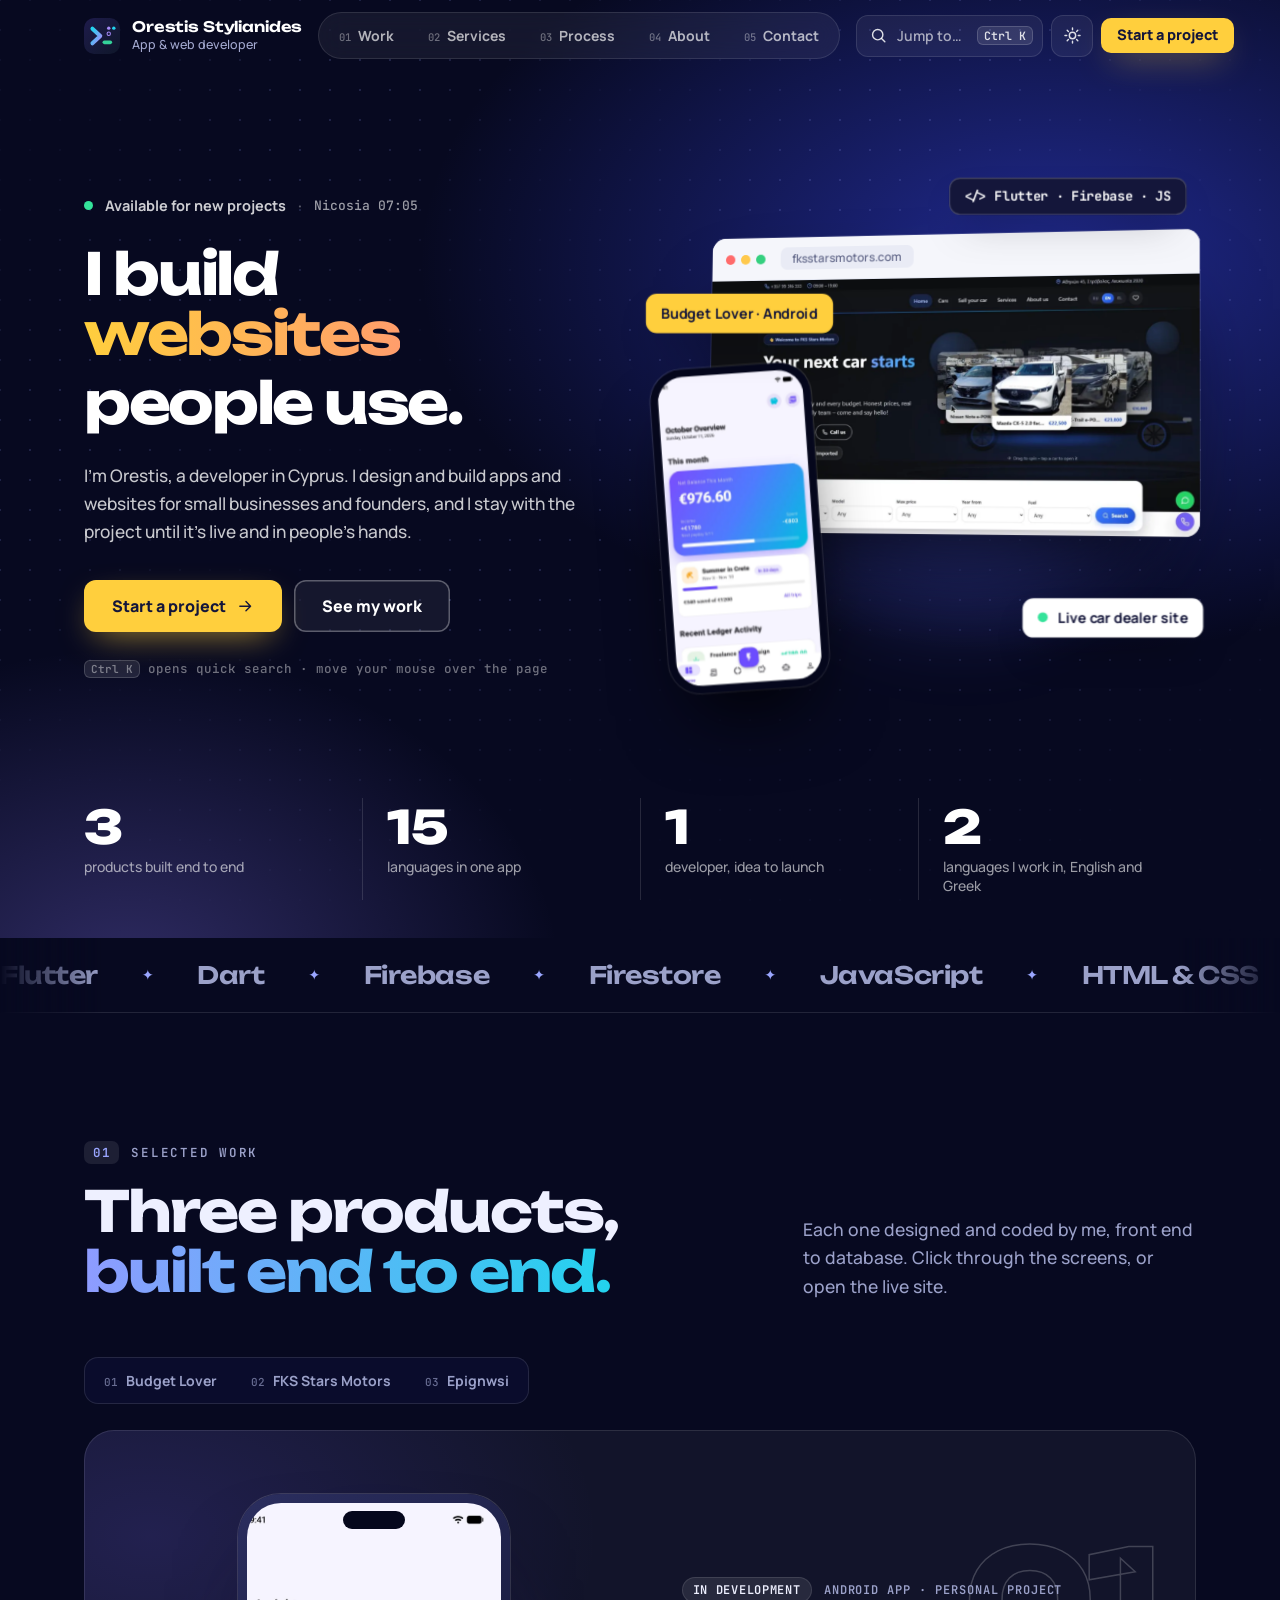
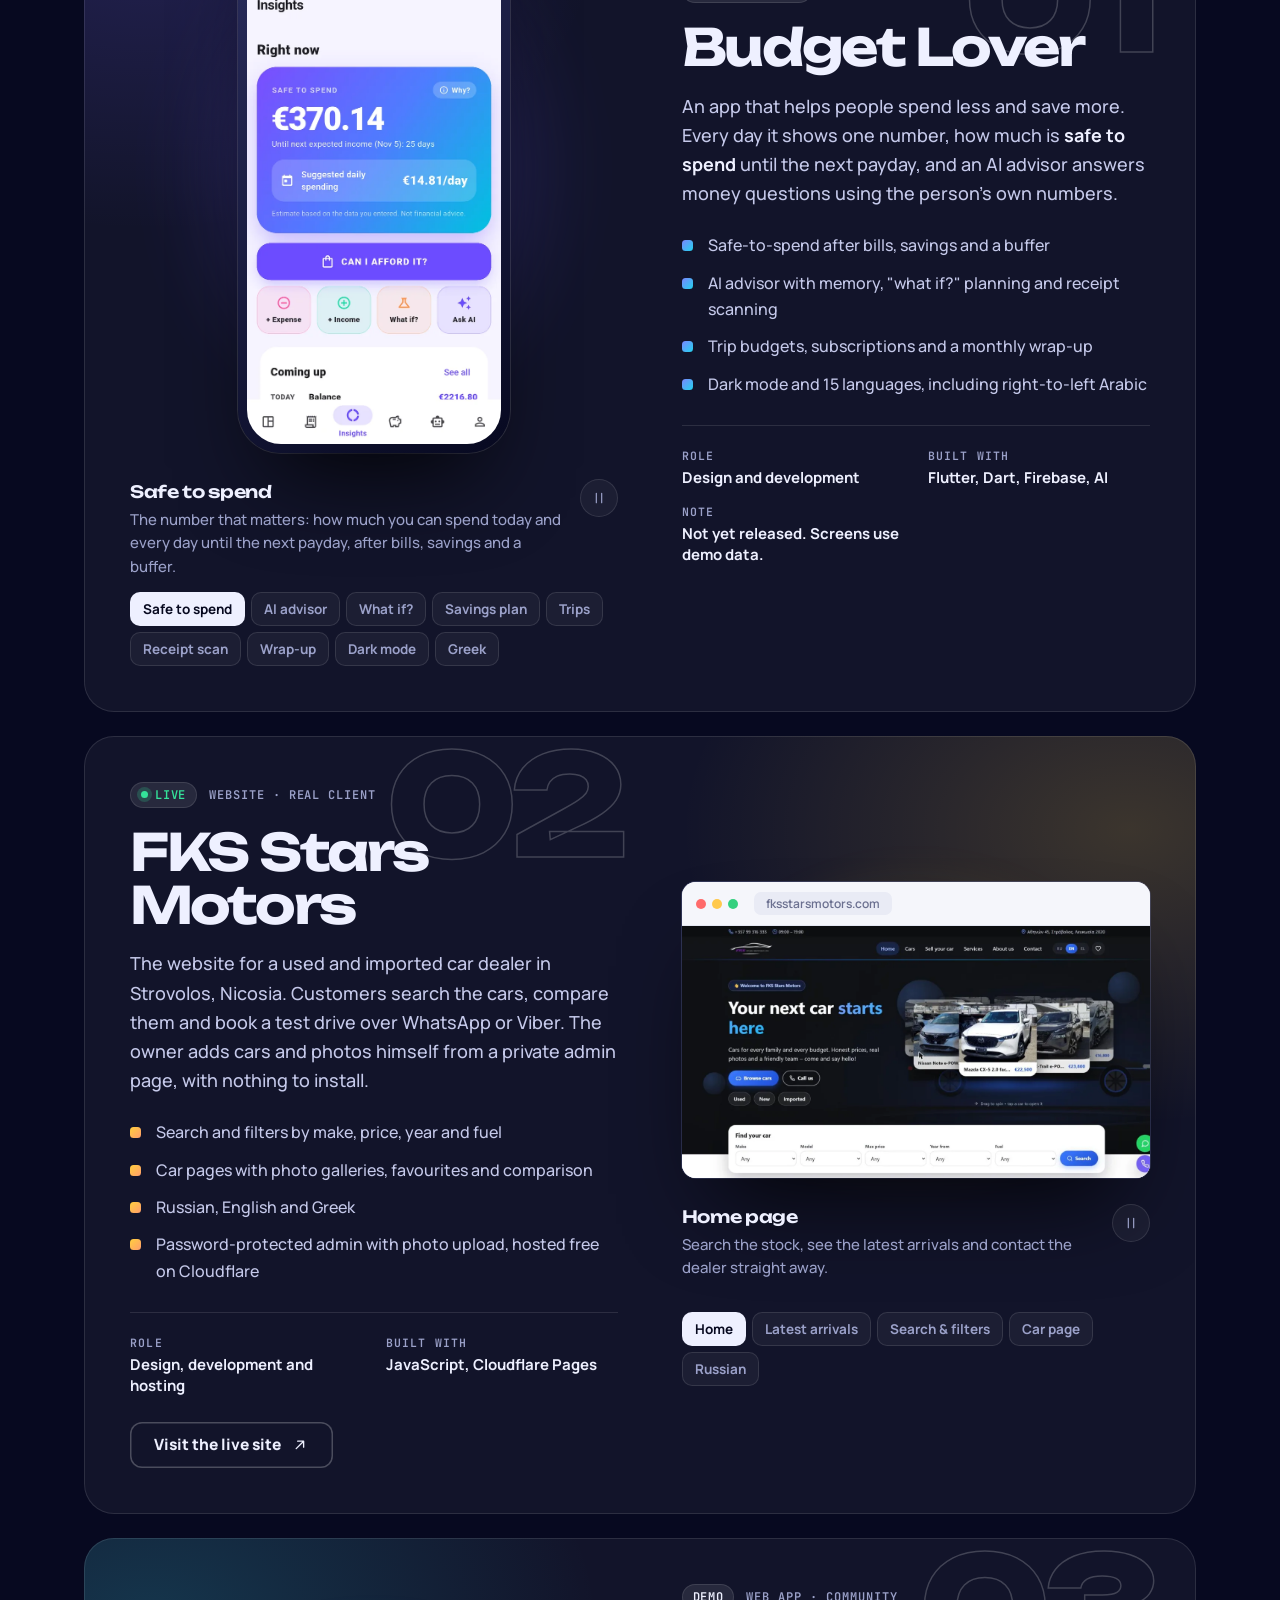
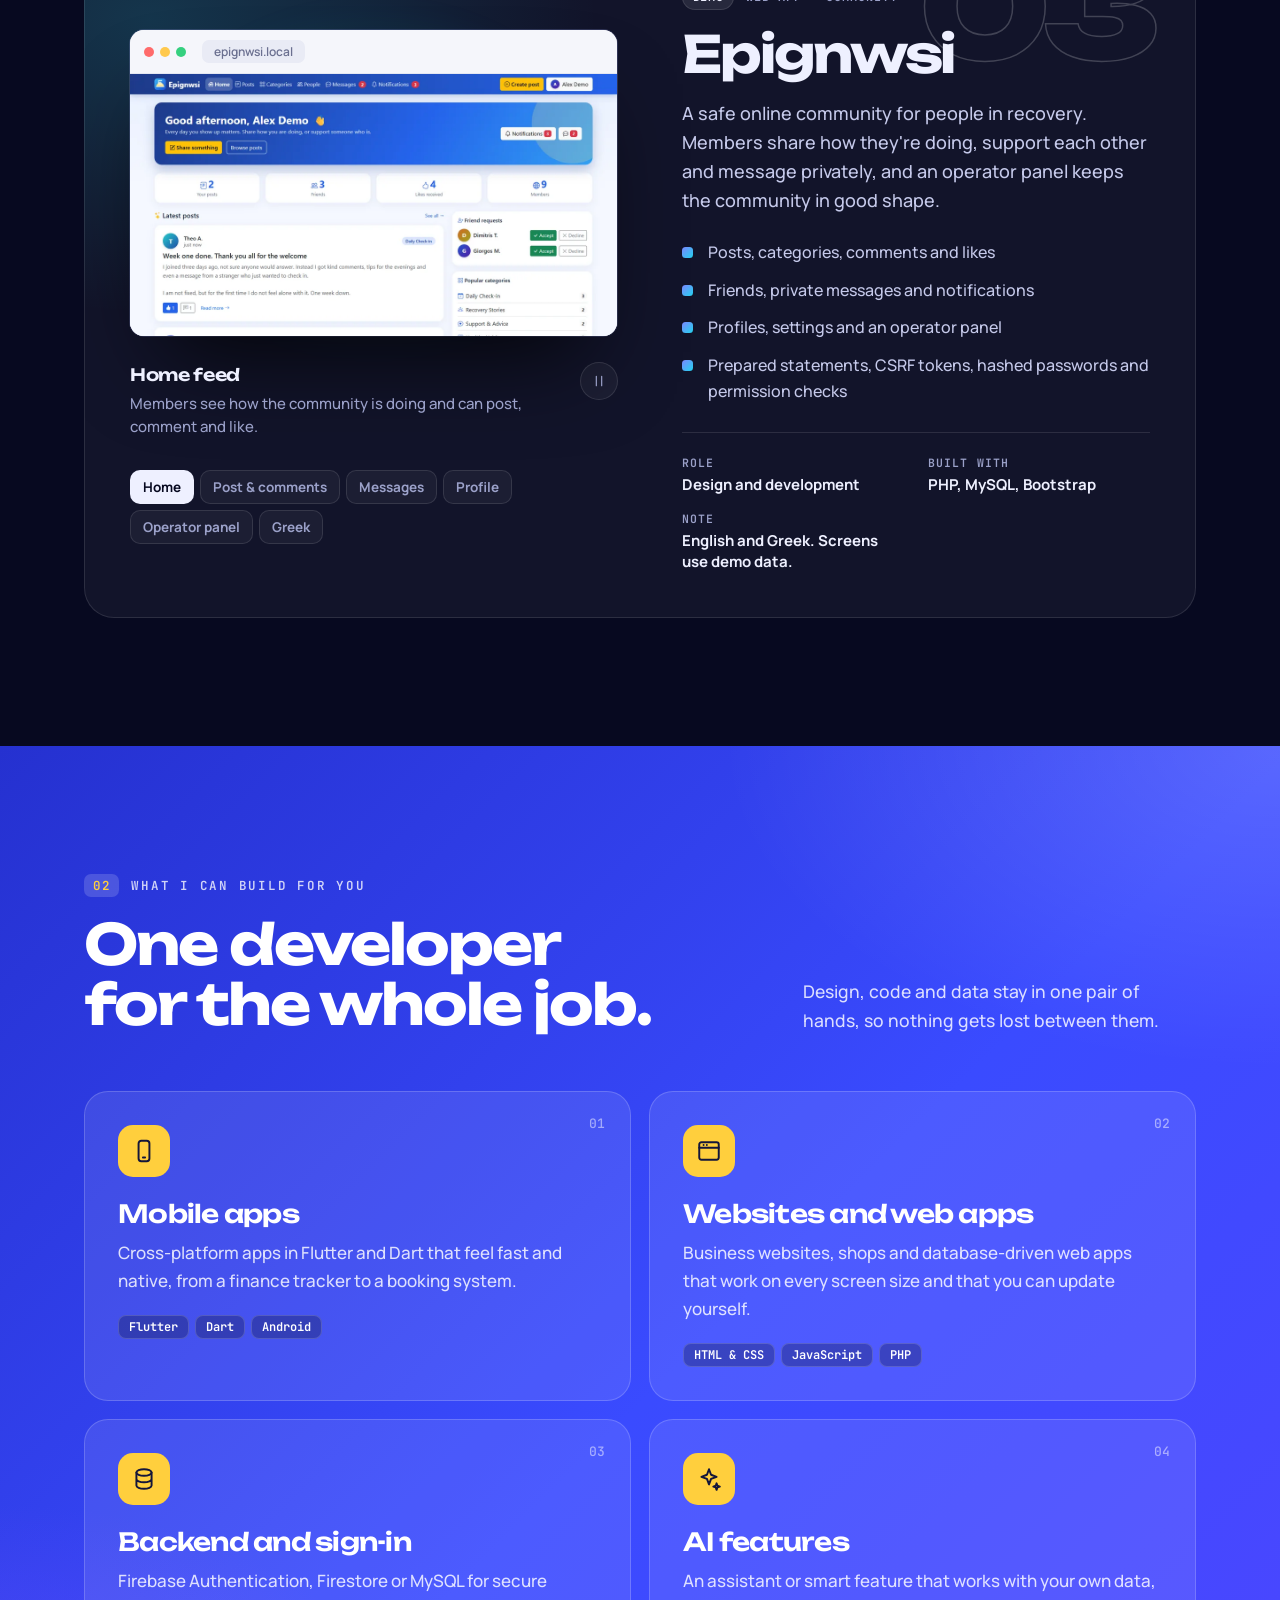
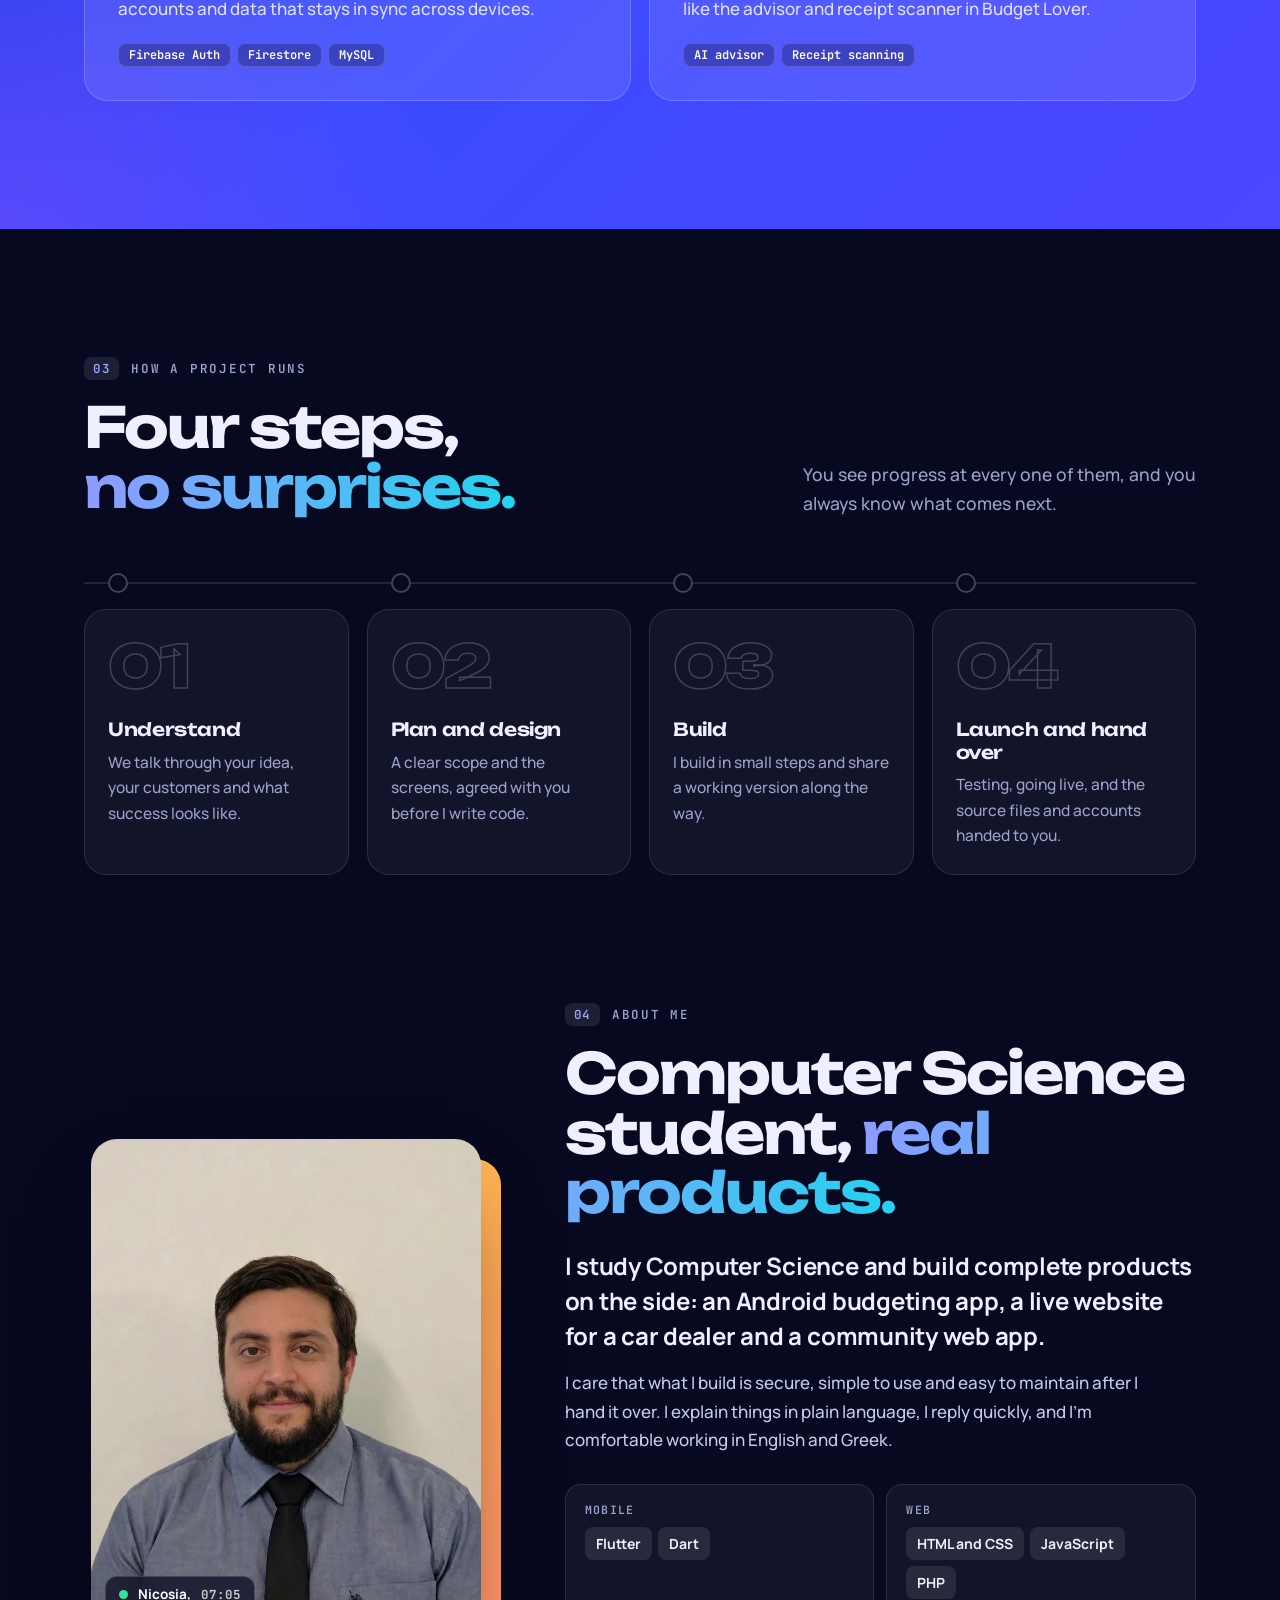
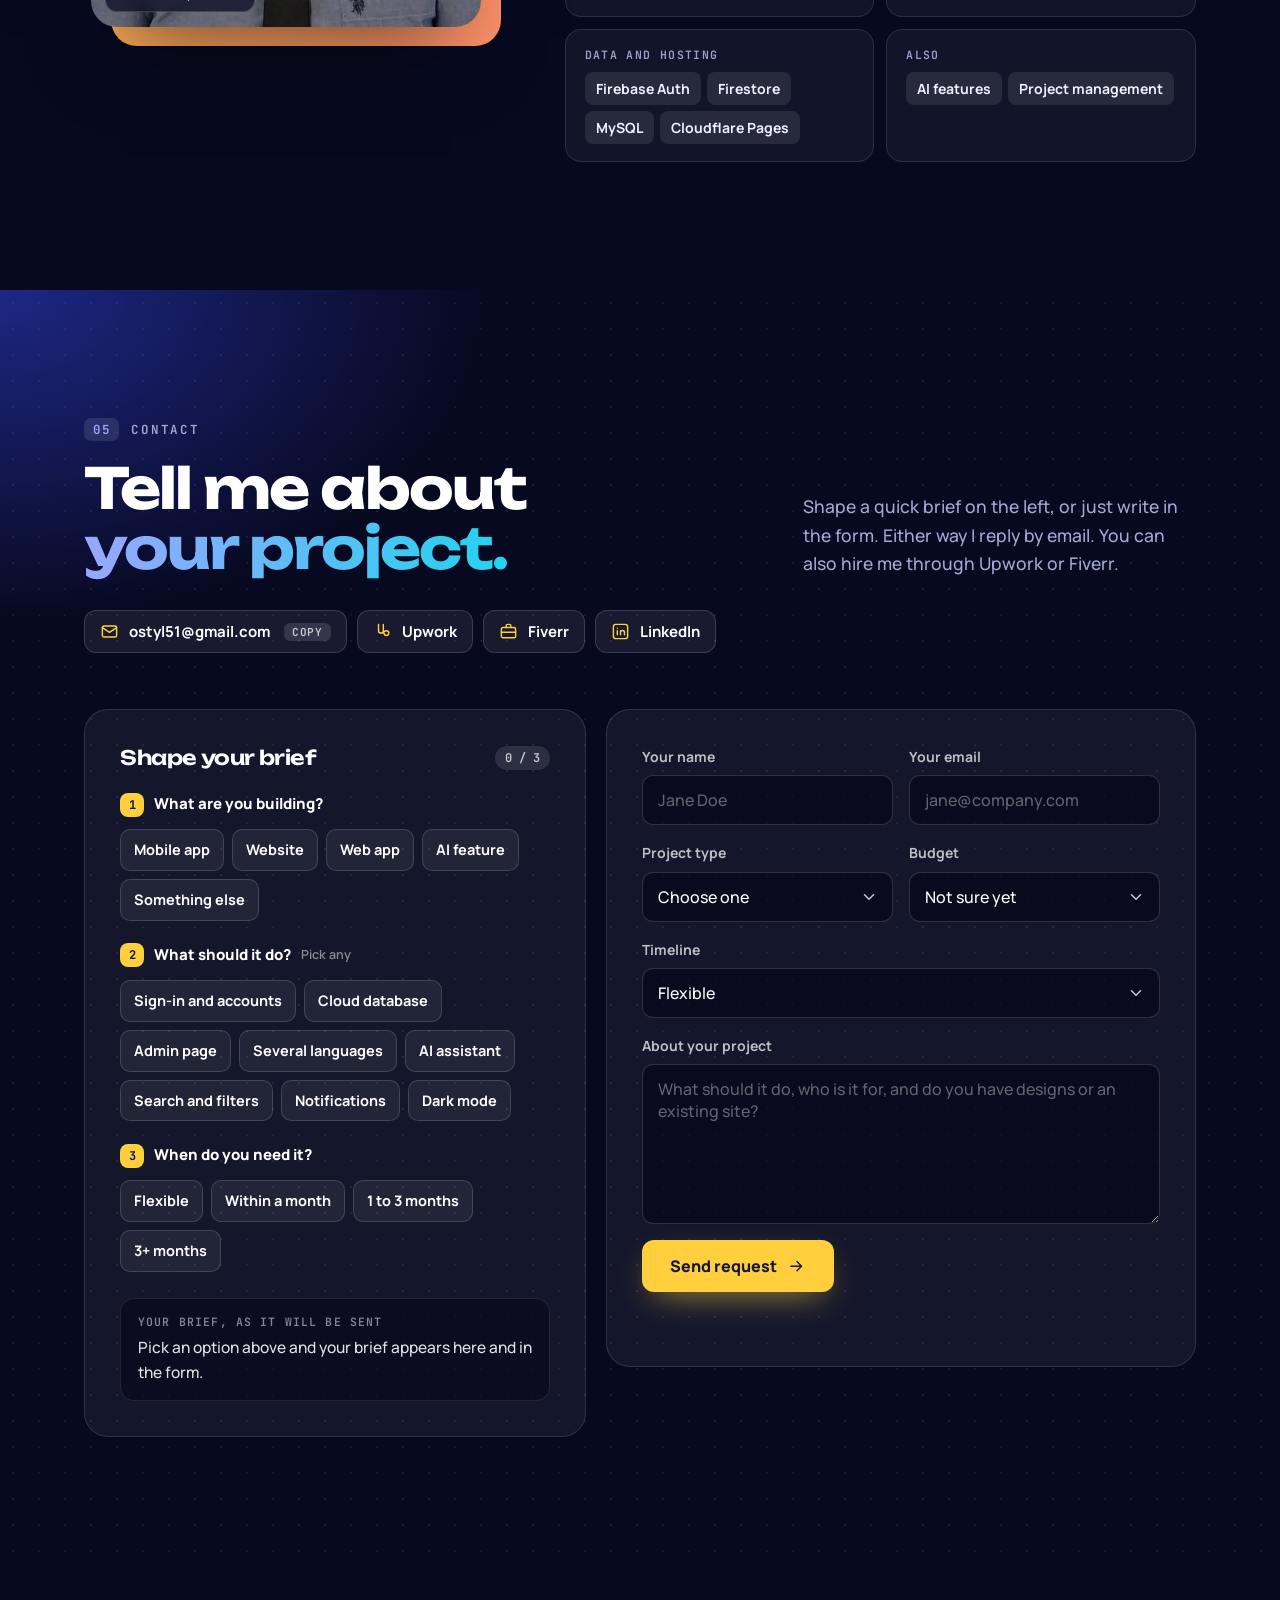
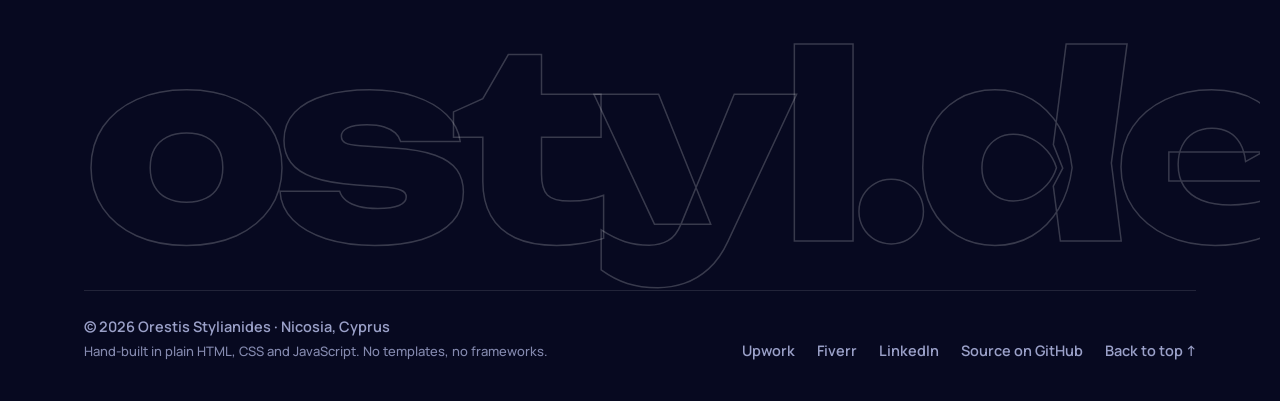
==== commit eaf46da0: "Point the FKS Stars Motors case study to the new domain fksstarsmotors.com Co-Authored-By: Claude So" ====
--- a/index.html
+++ b/index.html
@@ -112,7 +112,7 @@
       <div class="scene-glow"></div>
       <div class="scene-inner" id="sceneInner">
         <div class="d-browser">
-          <div class="browser-bar"><i></i><i></i><i></i><span>fkscars.pages.dev</span></div>
+          <div class="browser-bar"><i></i><i></i><i></i><span>fksstarsmotors.com</span></div>
           <img src="assets/fks/home.webp" alt="" width="1300" height="676" fetchpriority="high">
         </div>
         <div class="d-phone"><img src="assets/bl/home.webp" alt="" width="600" height="1277"></div>
@@ -206,7 +206,7 @@
       <div class="device-wrap" data-tilt>
         <div class="glow"></div>
         <div class="browser">
-          <div class="browser-bar" aria-hidden="true"><i></i><i></i><i></i><span>fkscars.pages.dev</span></div>
+          <div class="browser-bar" aria-hidden="true"><i></i><i></i><i></i><span>fksstarsmotors.com</span></div>
           <div class="stage"><img class="shot" src="assets/fks/home.webp" alt="FKS Stars Motors home page" width="1300" height="676" loading="lazy"></div>
         </div>
       </div>
@@ -238,7 +238,7 @@
         <div><dt>Role</dt><dd>Design, development and hosting</dd></div>
         <div><dt>Built with</dt><dd>JavaScript, Cloudflare Pages</dd></div>
       </dl>
-      <a class="btn btn-line magnetic" href="https://fkscars.pages.dev" target="_blank" rel="noopener">Visit the live site<svg viewBox="0 0 24 24" aria-hidden="true"><path d="M7 17 17 7M9 7h8v8"/></svg></a>
+      <a class="btn btn-line magnetic" href="https://fksstarsmotors.com" target="_blank" rel="noopener">Visit the live site<svg viewBox="0 0 24 24" aria-hidden="true"><path d="M7 17 17 7M9 7h8v8"/></svg></a>
     </div>
   </article>
 
@@ -491,7 +491,7 @@
 
 <div class="toast" id="toast" role="status" aria-live="polite"></div>
 
-<script src="js/main.js?v=5"></script>
+<script src="js/main.js?v=6"></script>
 <script type="module" src="js/request.js?v=5"></script>
 </body>
 </html>
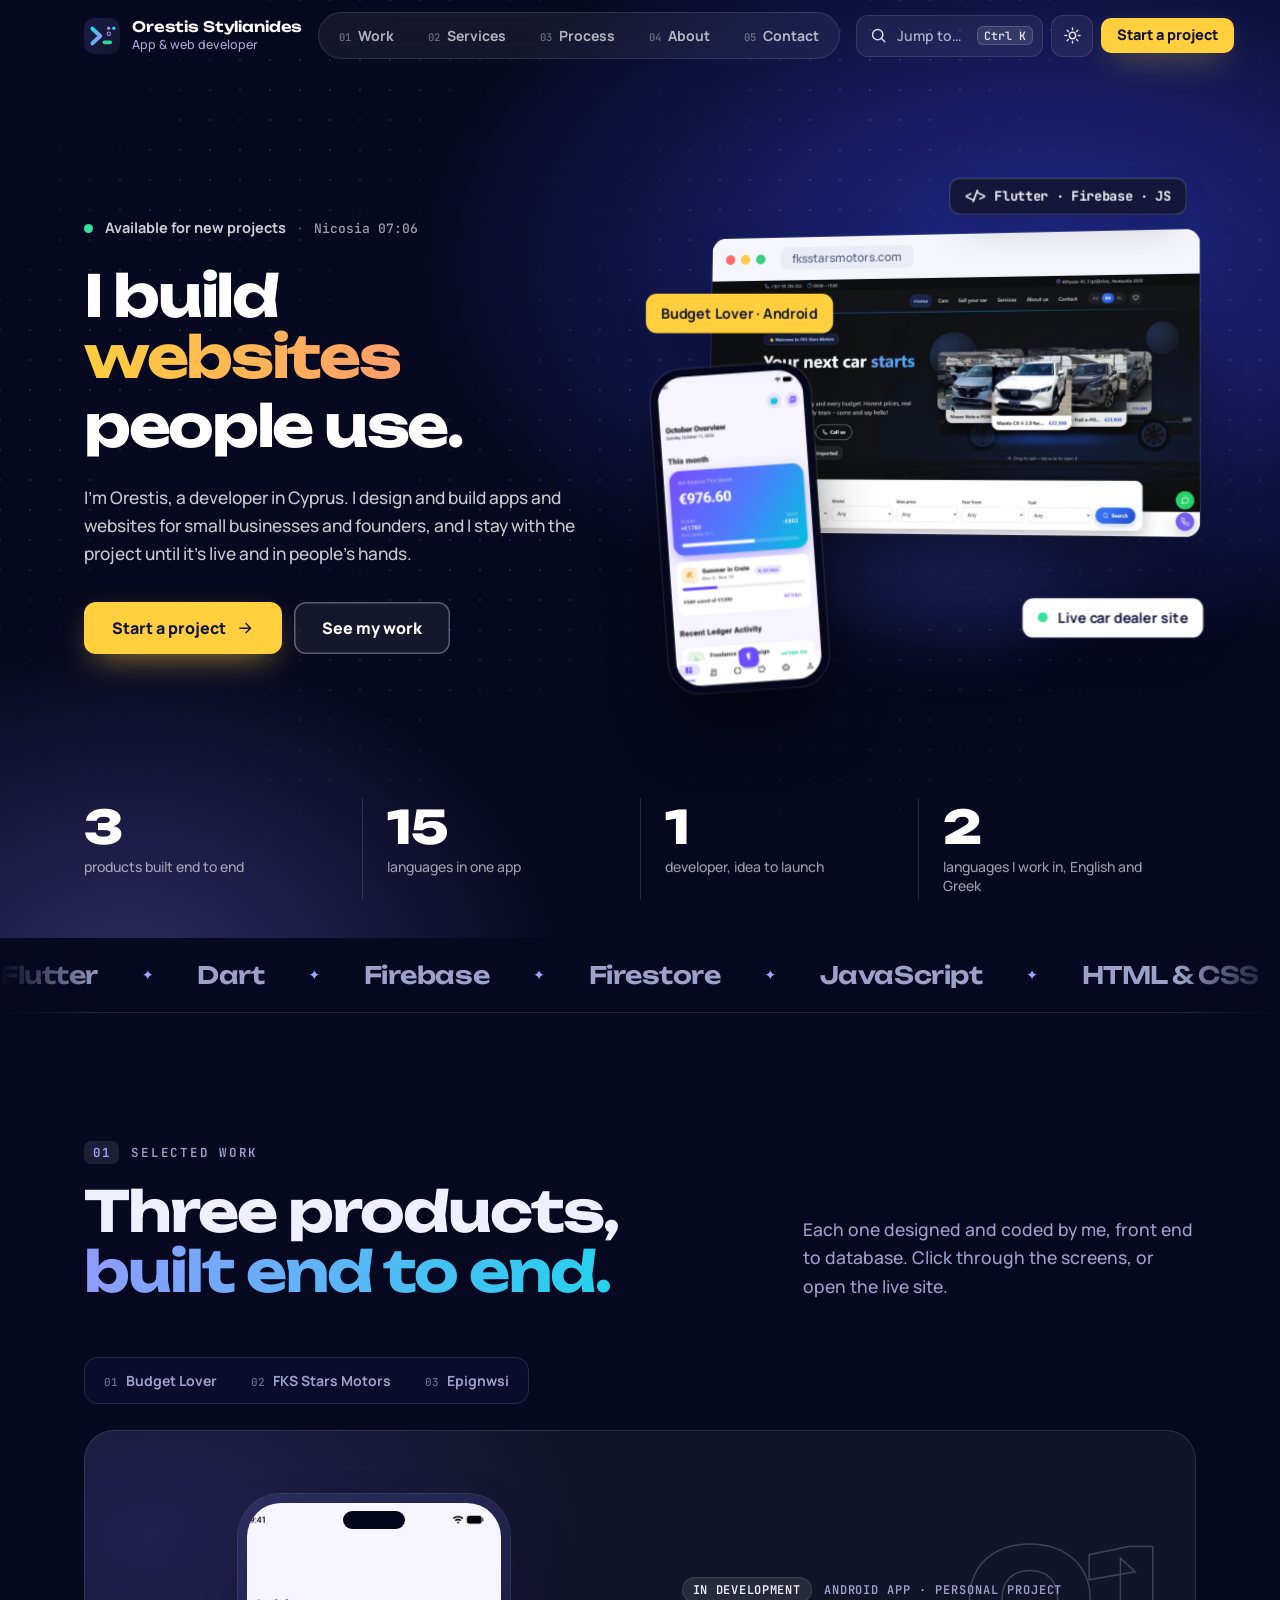
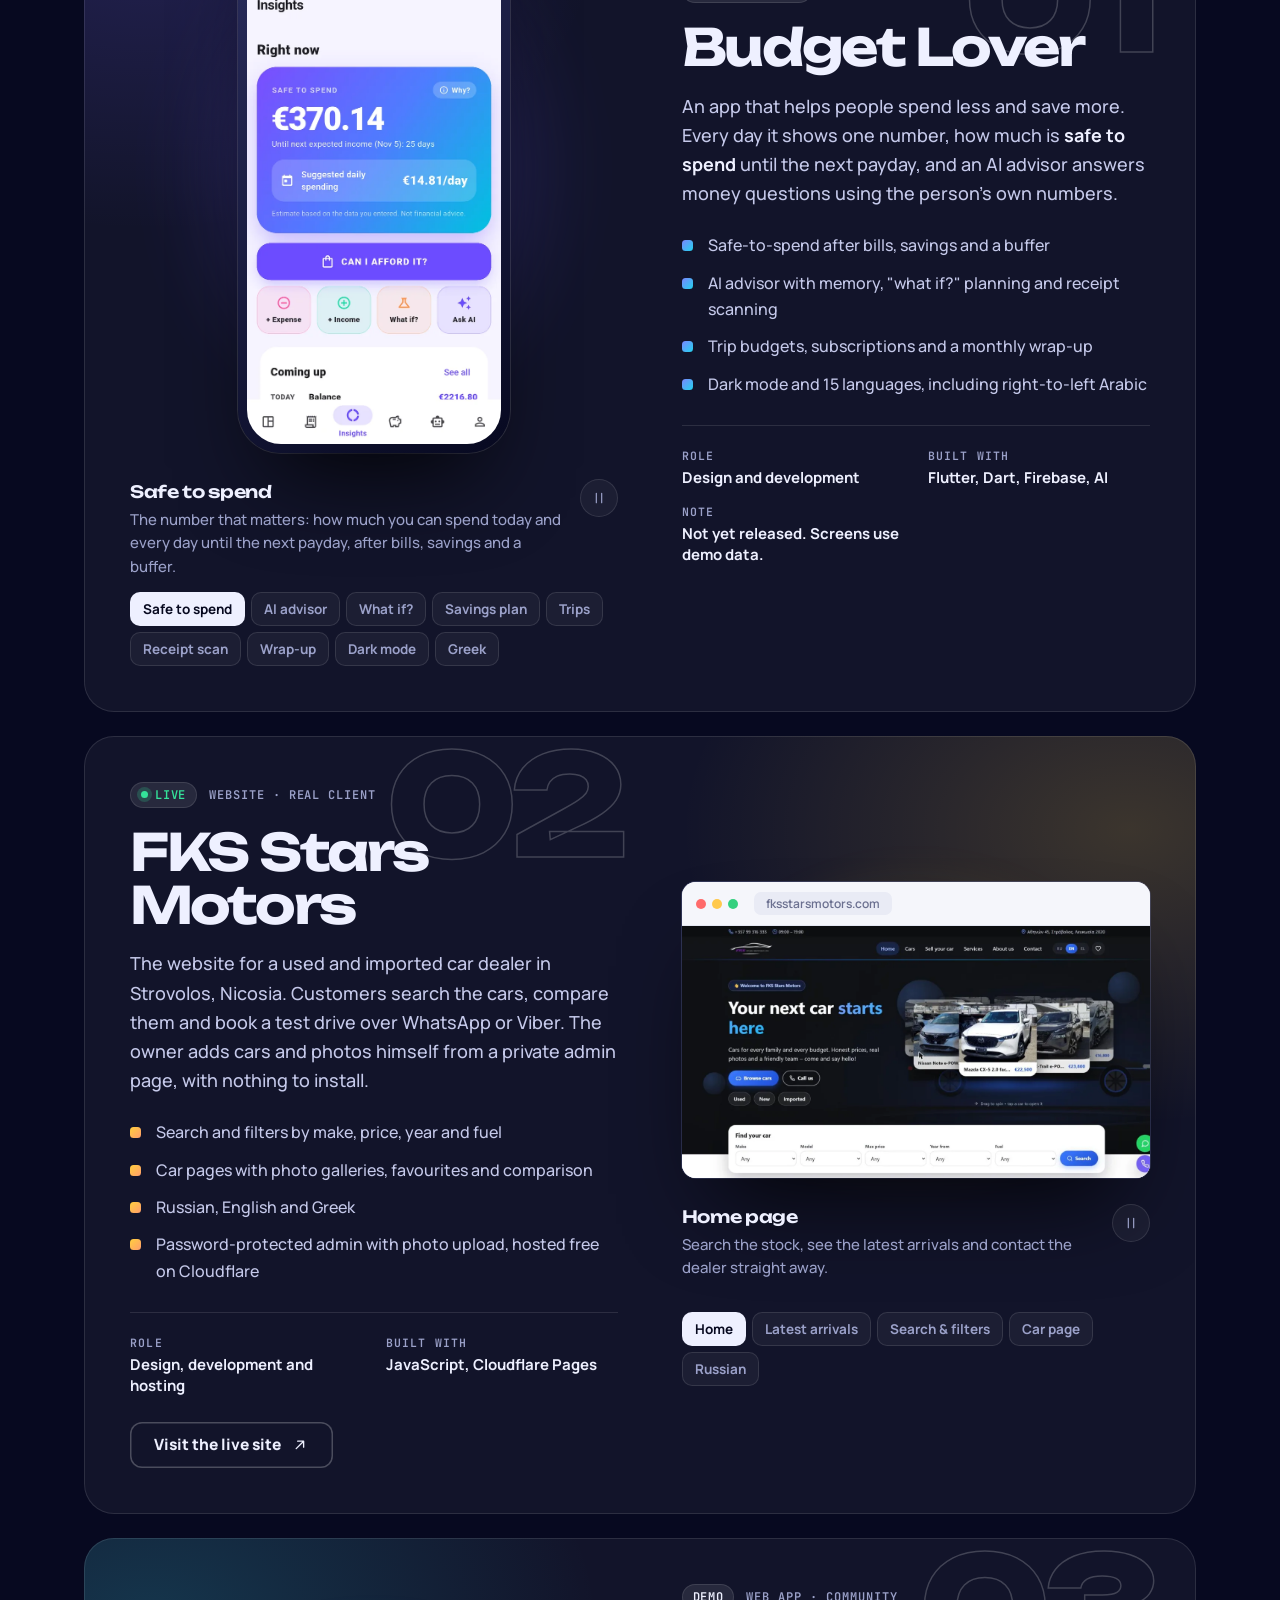
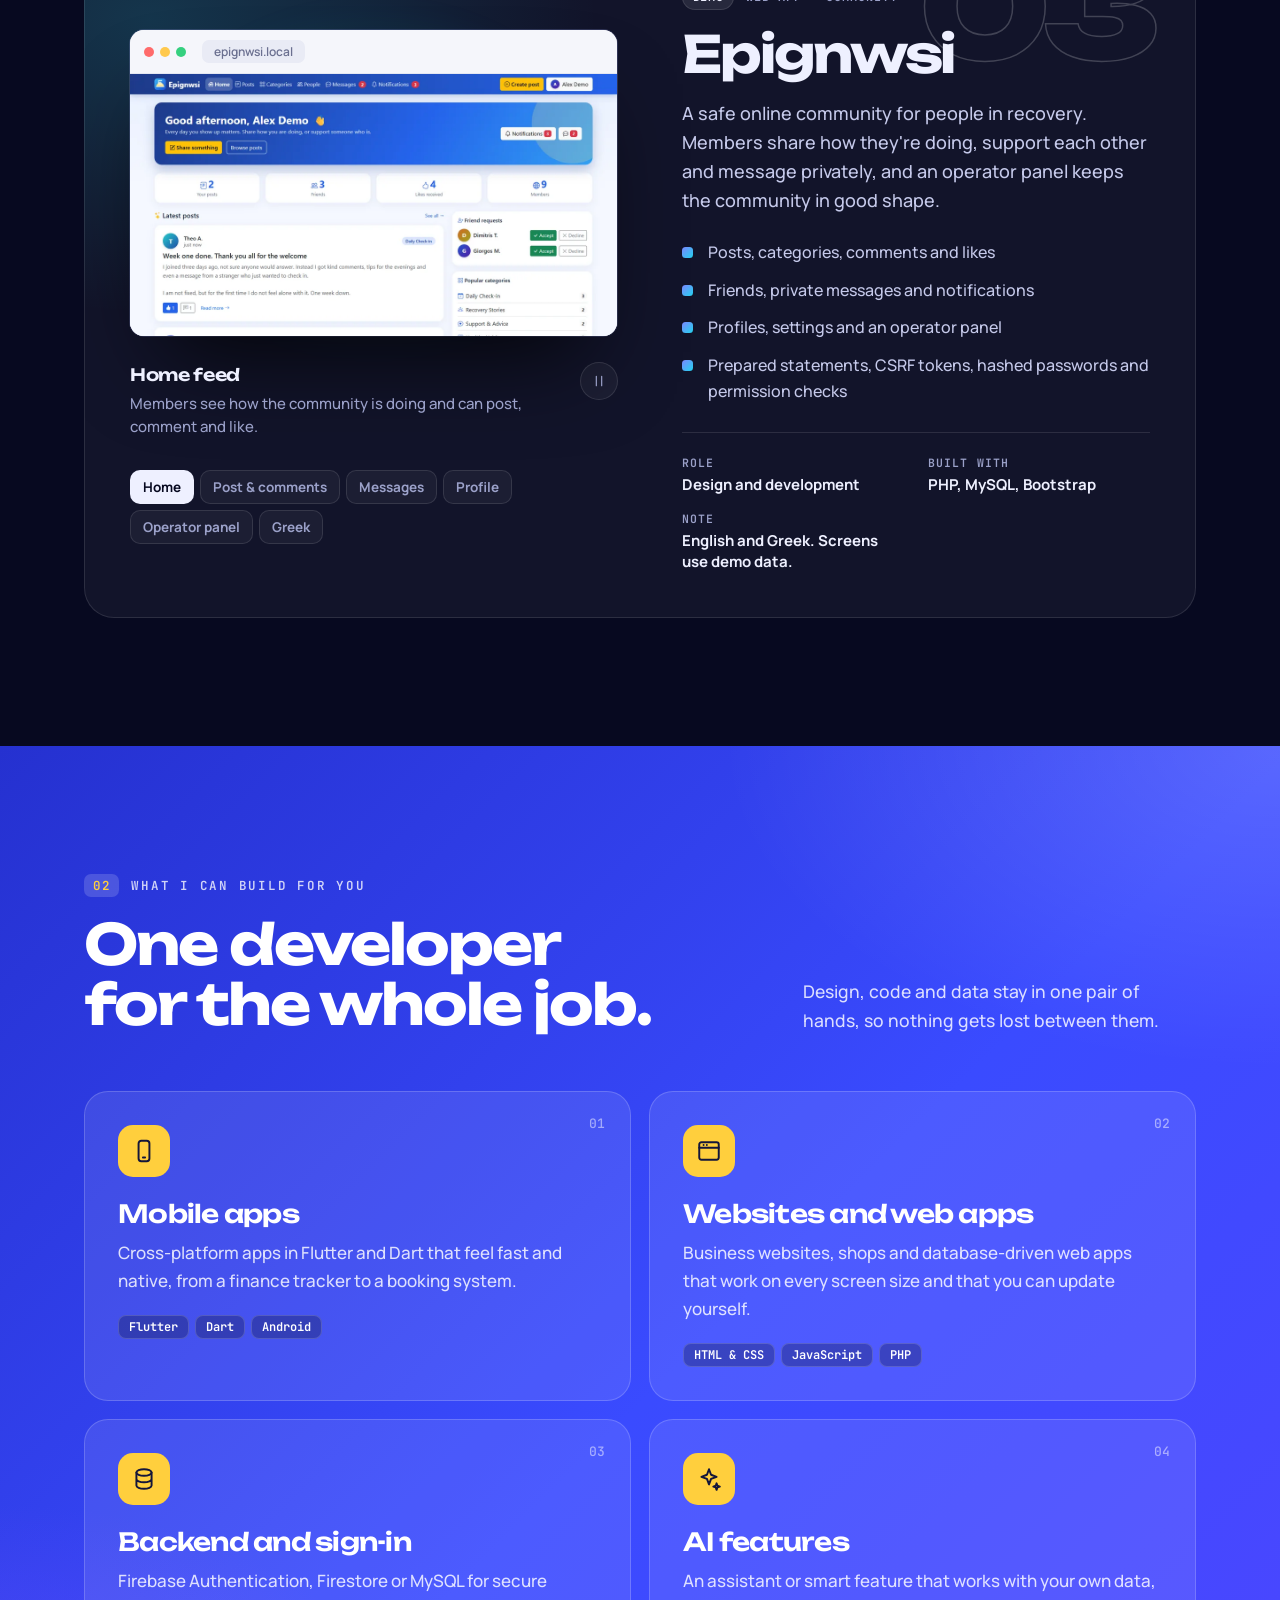
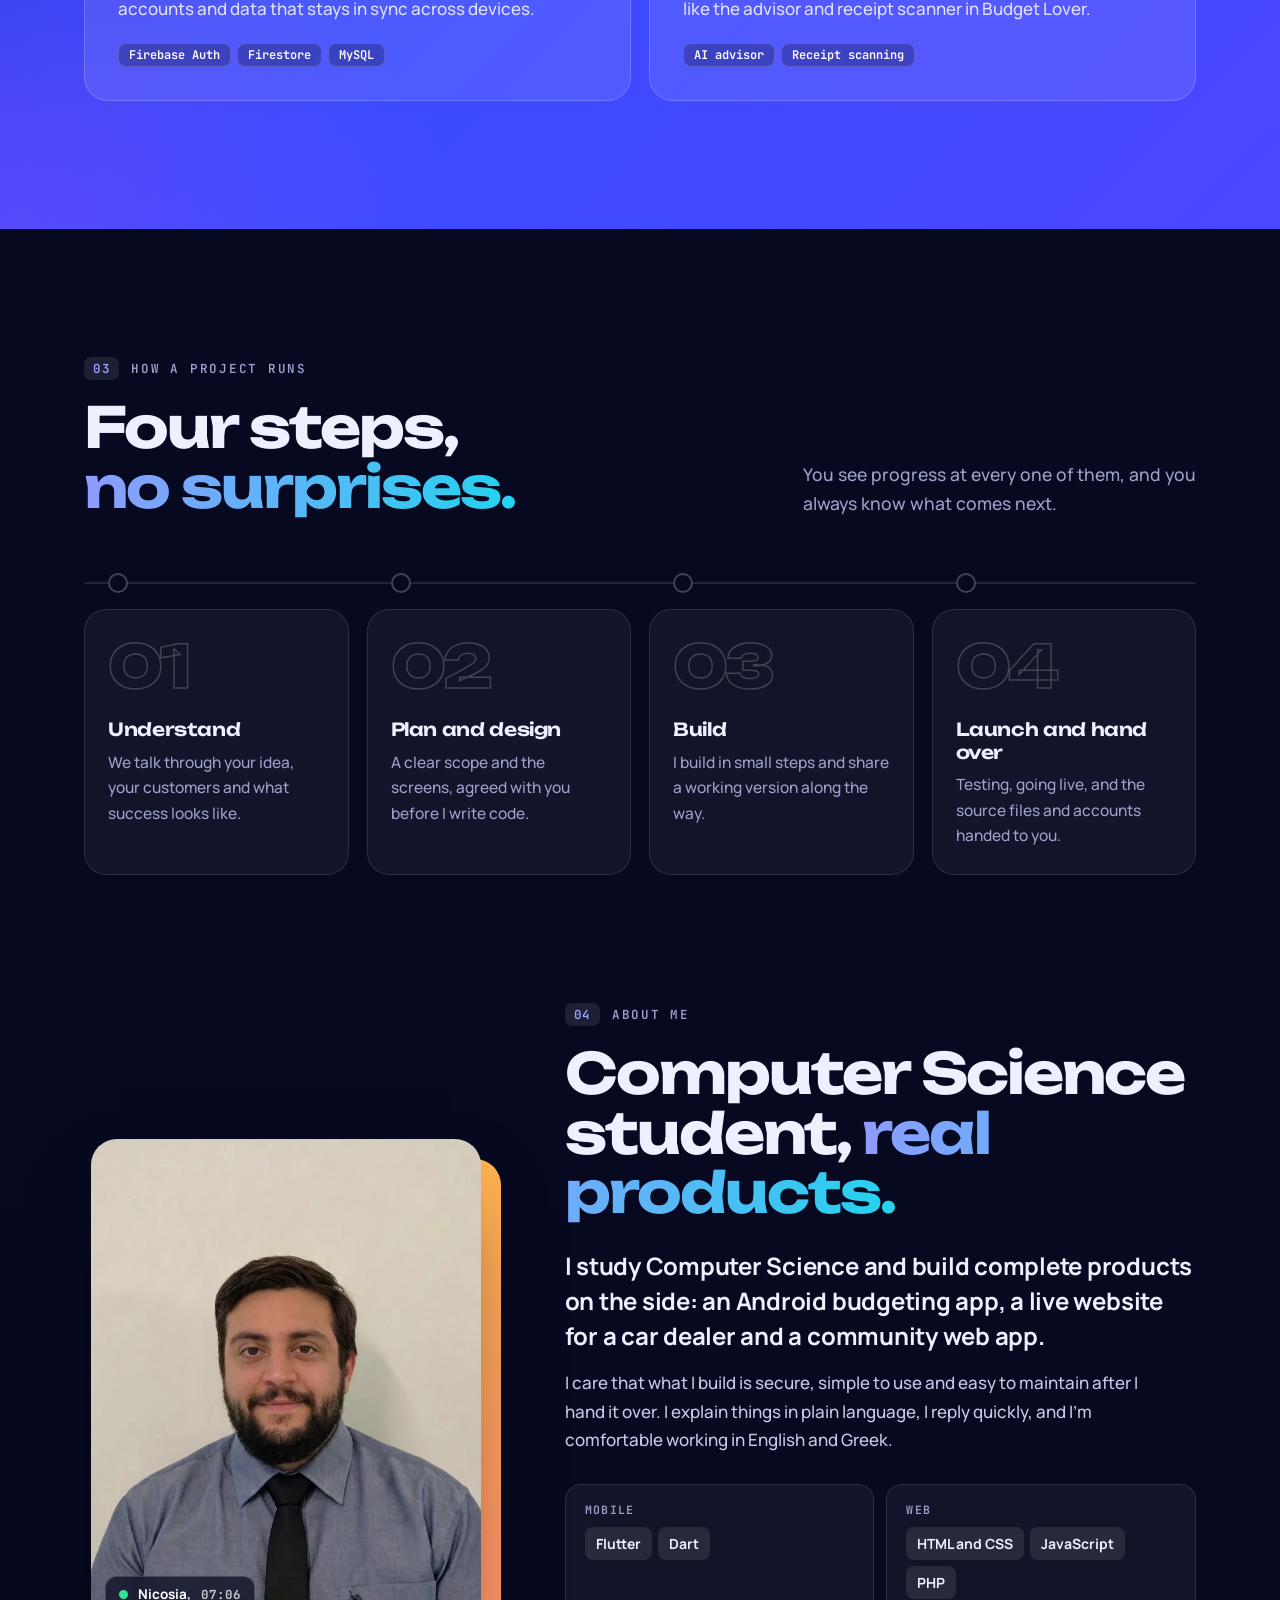
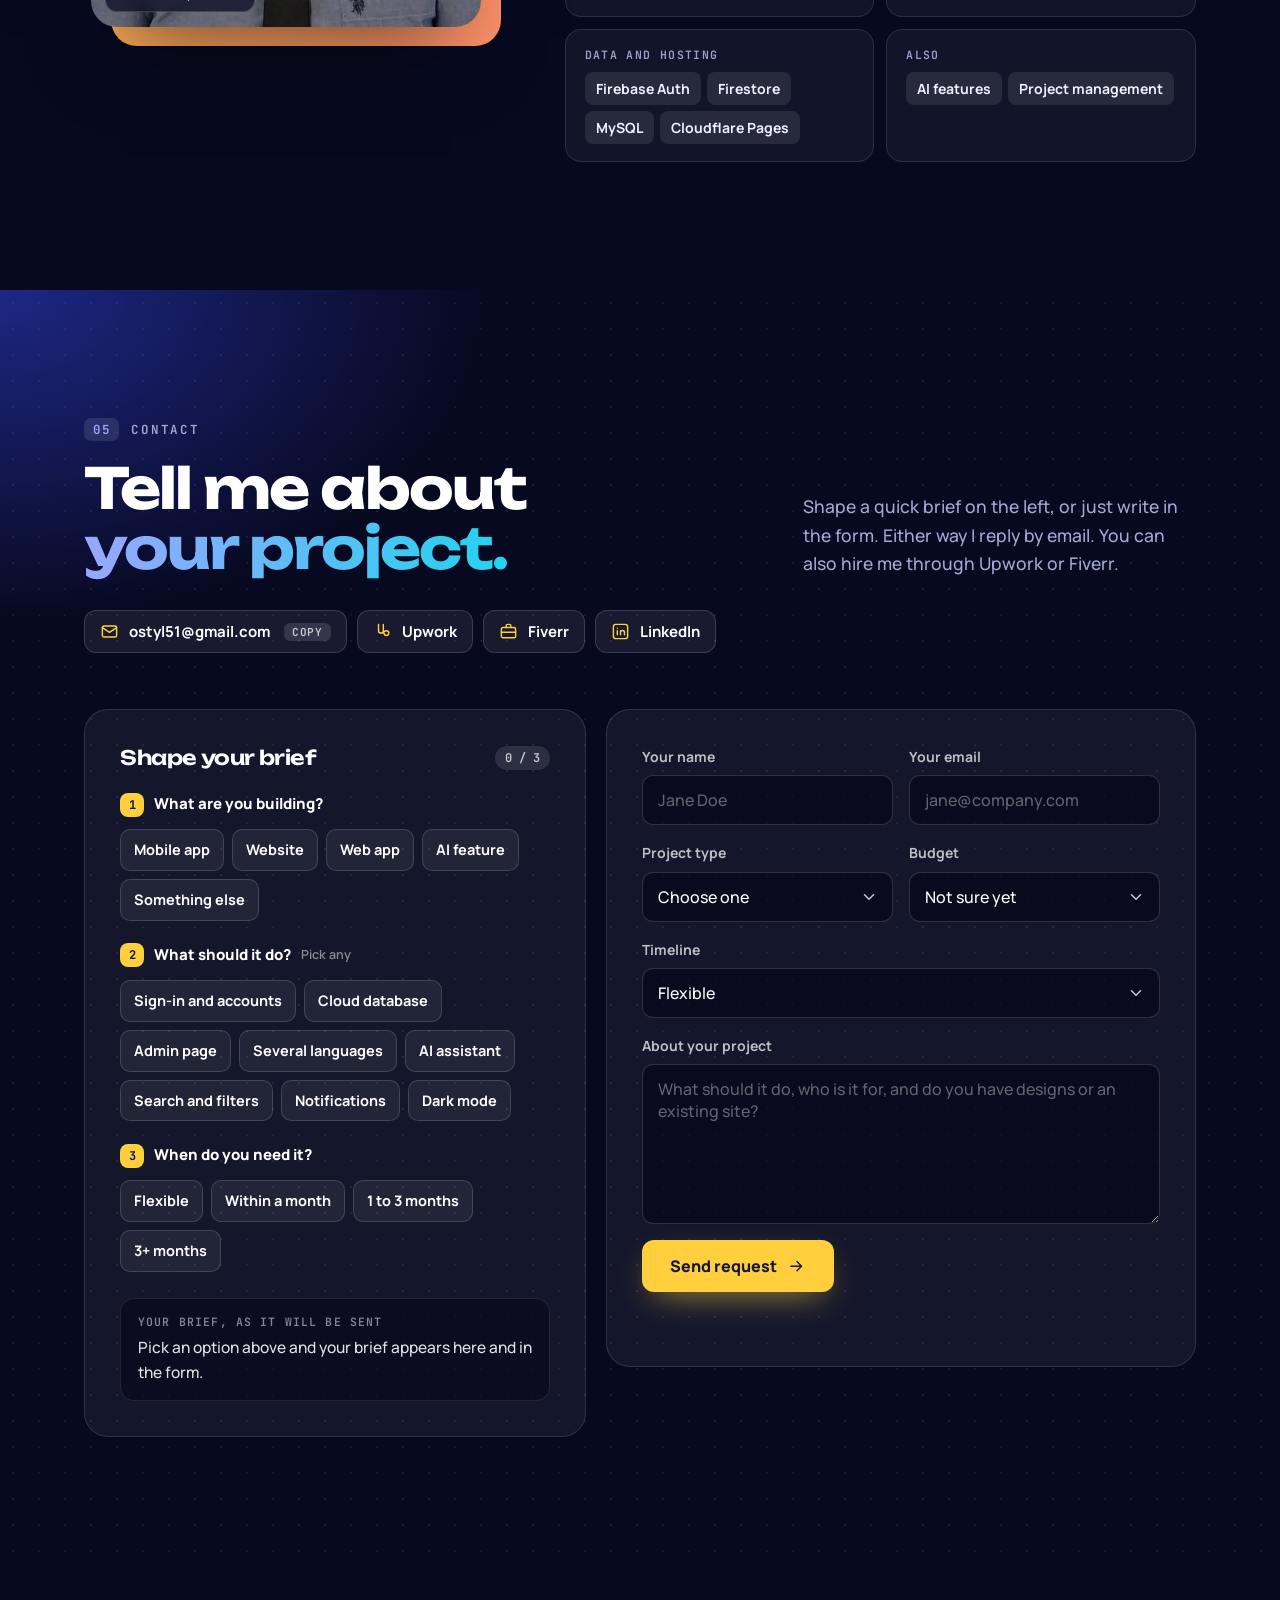
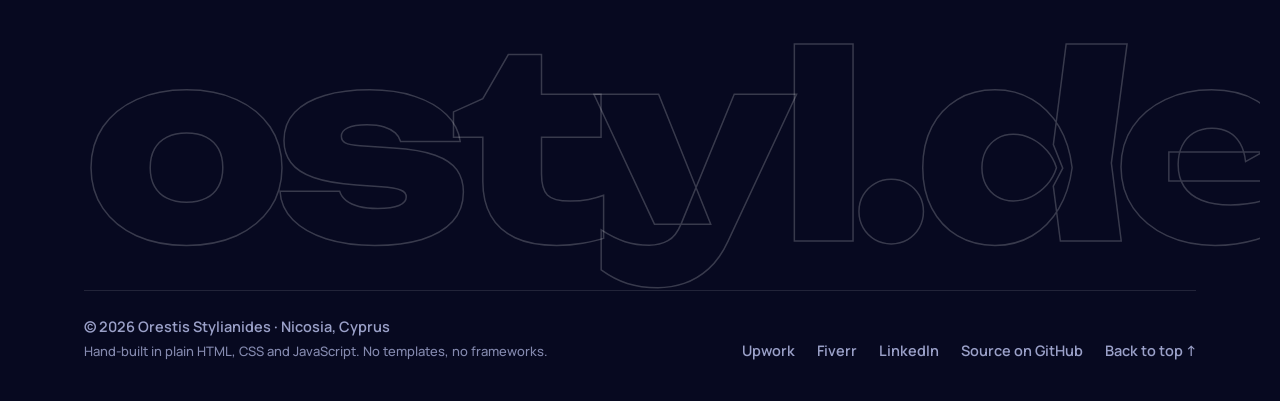
==== commit ee71bbfa: "Remove the quick-search hint line from the hero Co-Authored-By: Claude Sonnet 5.5 <noreply@anthropic" ====
--- a/index.html
+++ b/index.html
@@ -105,7 +105,6 @@
         <a class="btn btn-sun btn-lg magnetic" href="#contact">Start a project<svg viewBox="0 0 24 24" aria-hidden="true"><path d="M5 12h14M13 6l6 6-6 6"/></svg></a>
         <a class="btn btn-ghost btn-lg magnetic" href="#work">See my work</a>
       </div>
-      <p class="hint"><kbd>Ctrl K</kbd> opens quick search · move your mouse over the page</p>
     </div>
 
     <div class="scene" id="scene" aria-hidden="true">
@@ -491,7 +490,7 @@
 
 <div class="toast" id="toast" role="status" aria-live="polite"></div>
 
-<script src="js/main.js?v=6"></script>
+<script src="js/main.js?v=7"></script>
 <script type="module" src="js/request.js?v=5"></script>
 </body>
 </html>
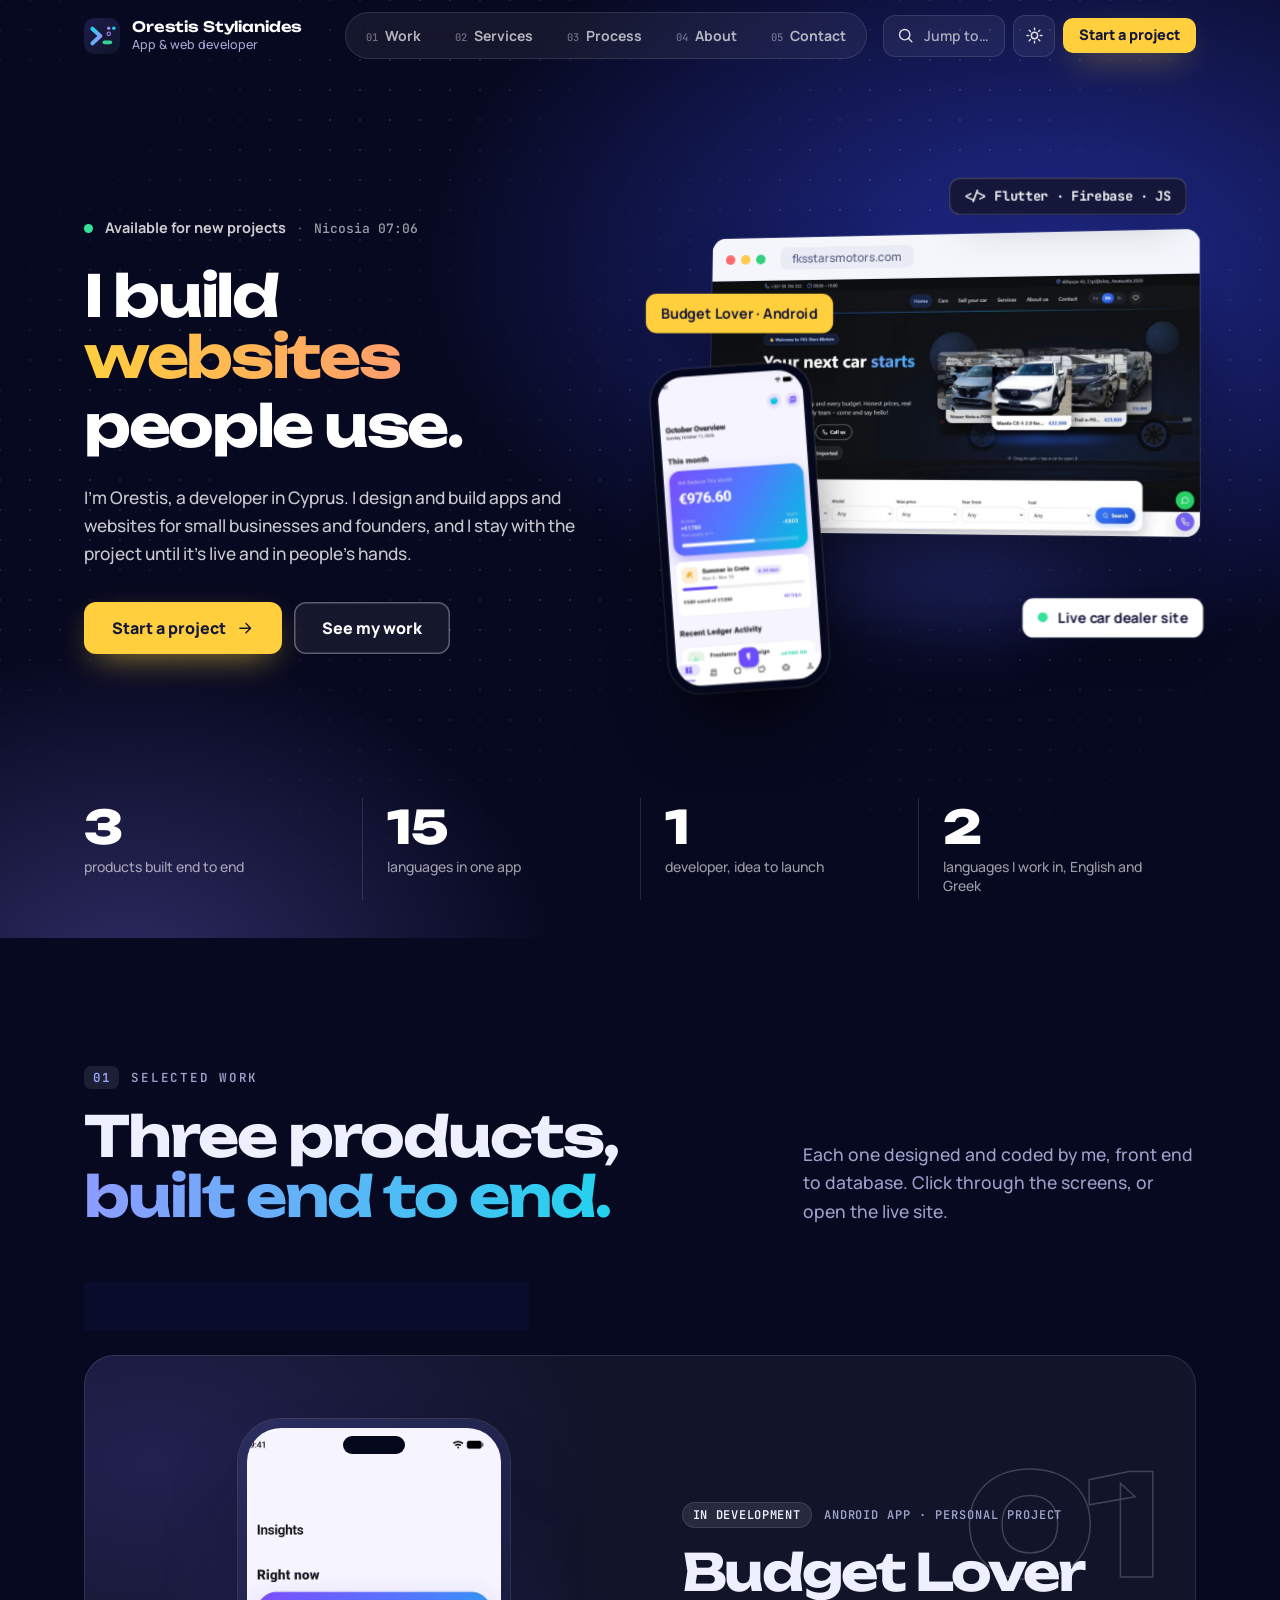
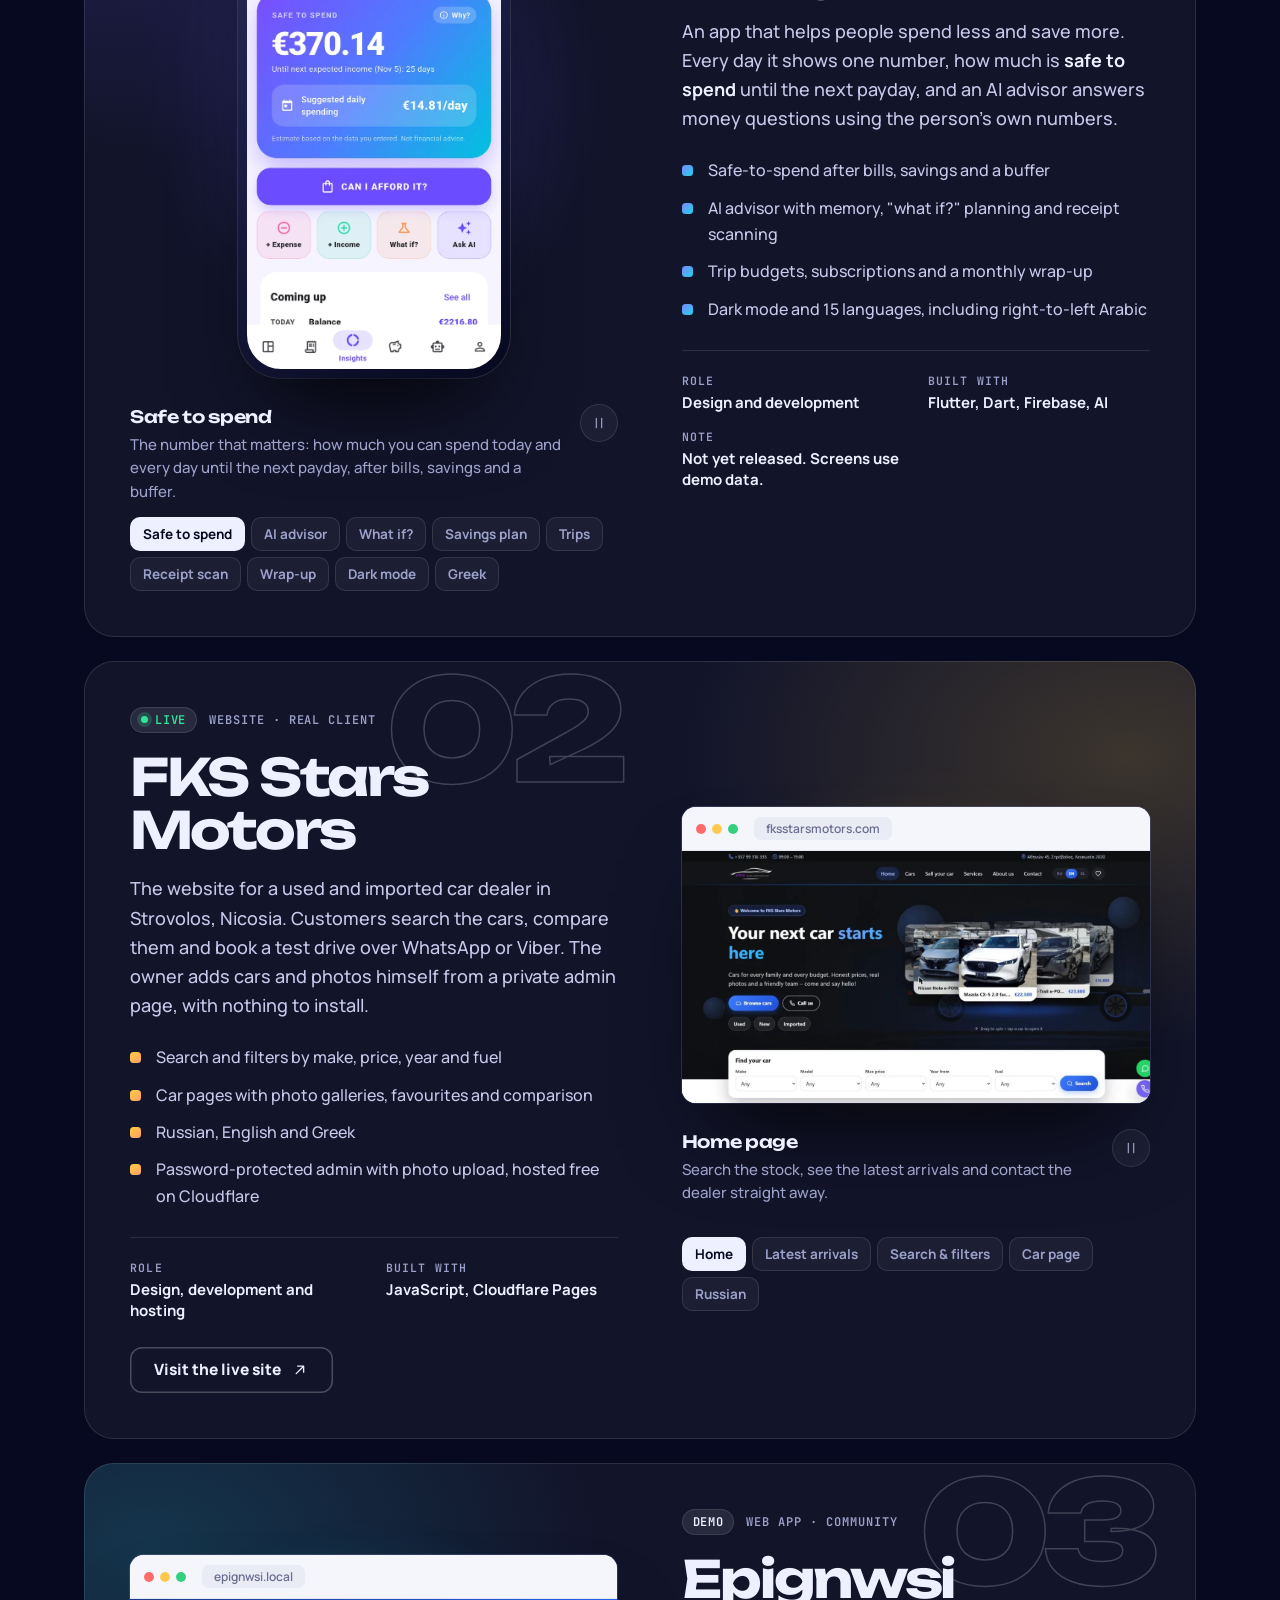
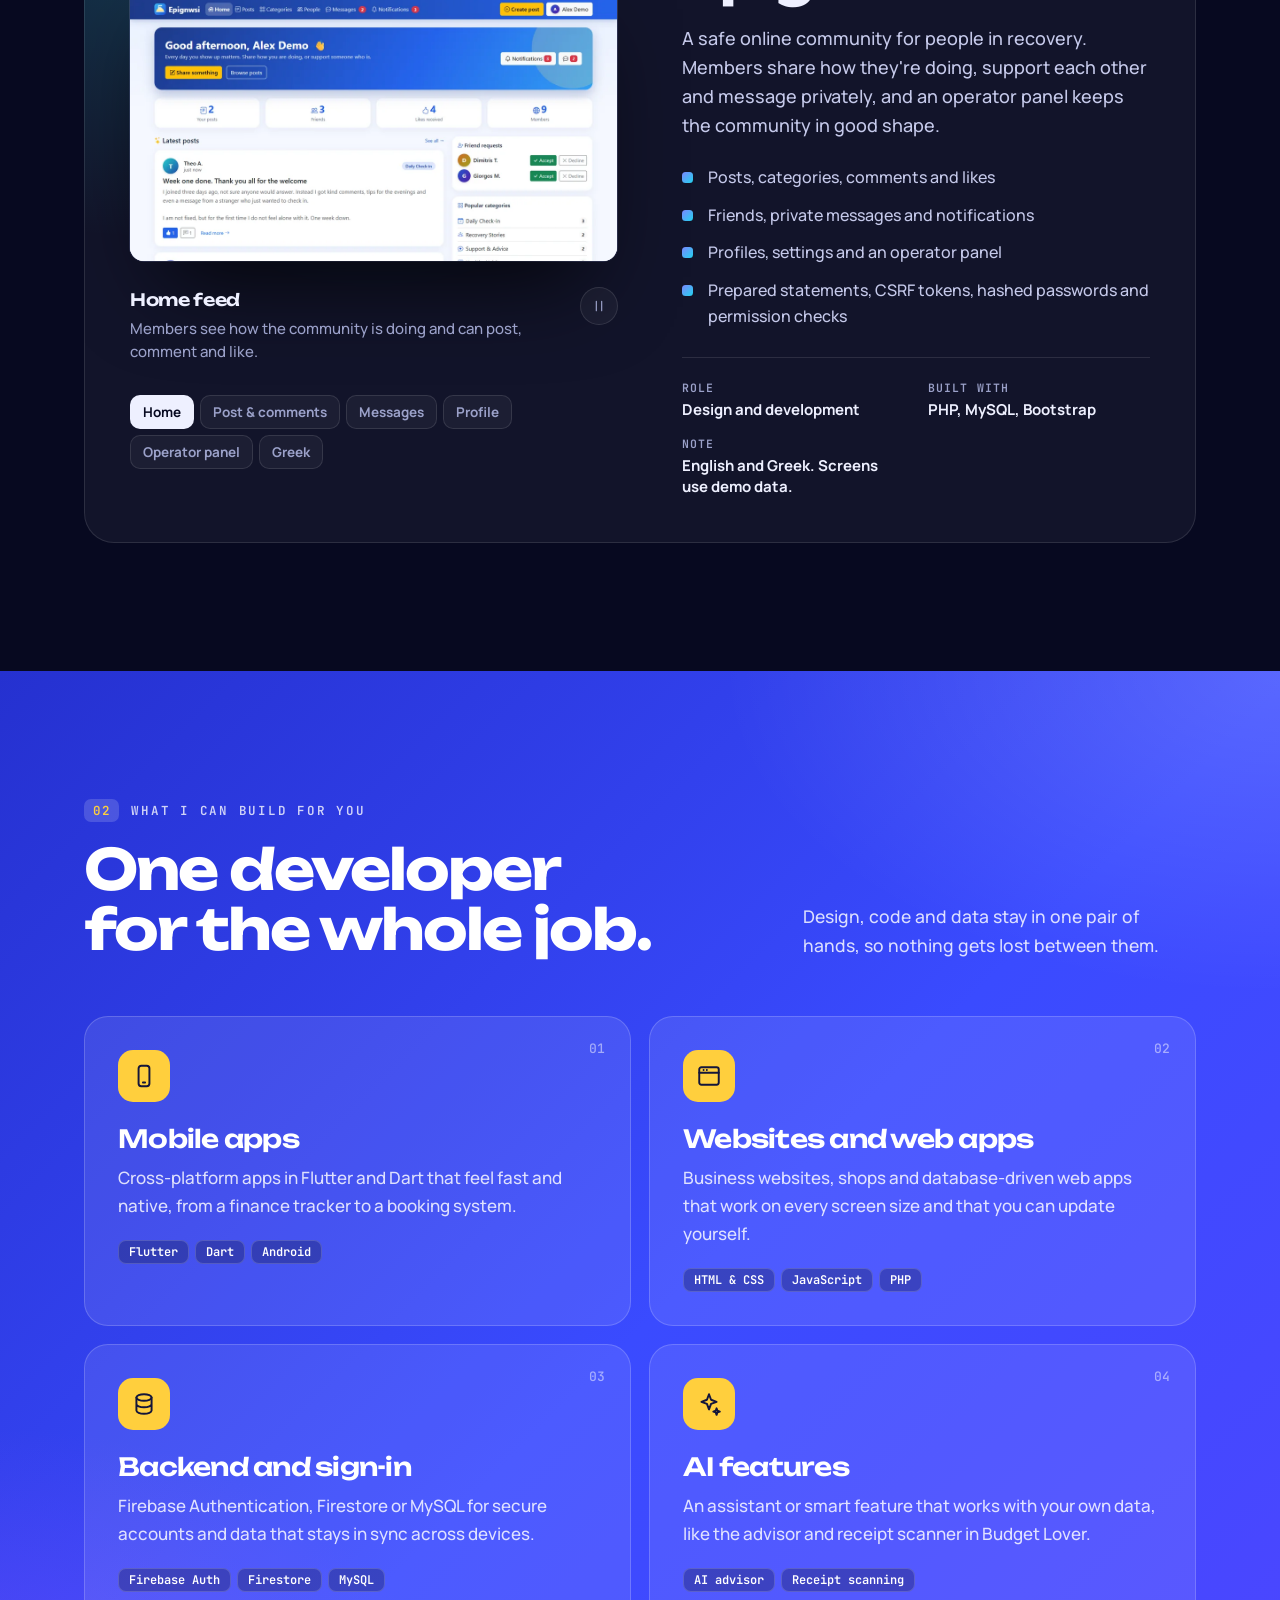
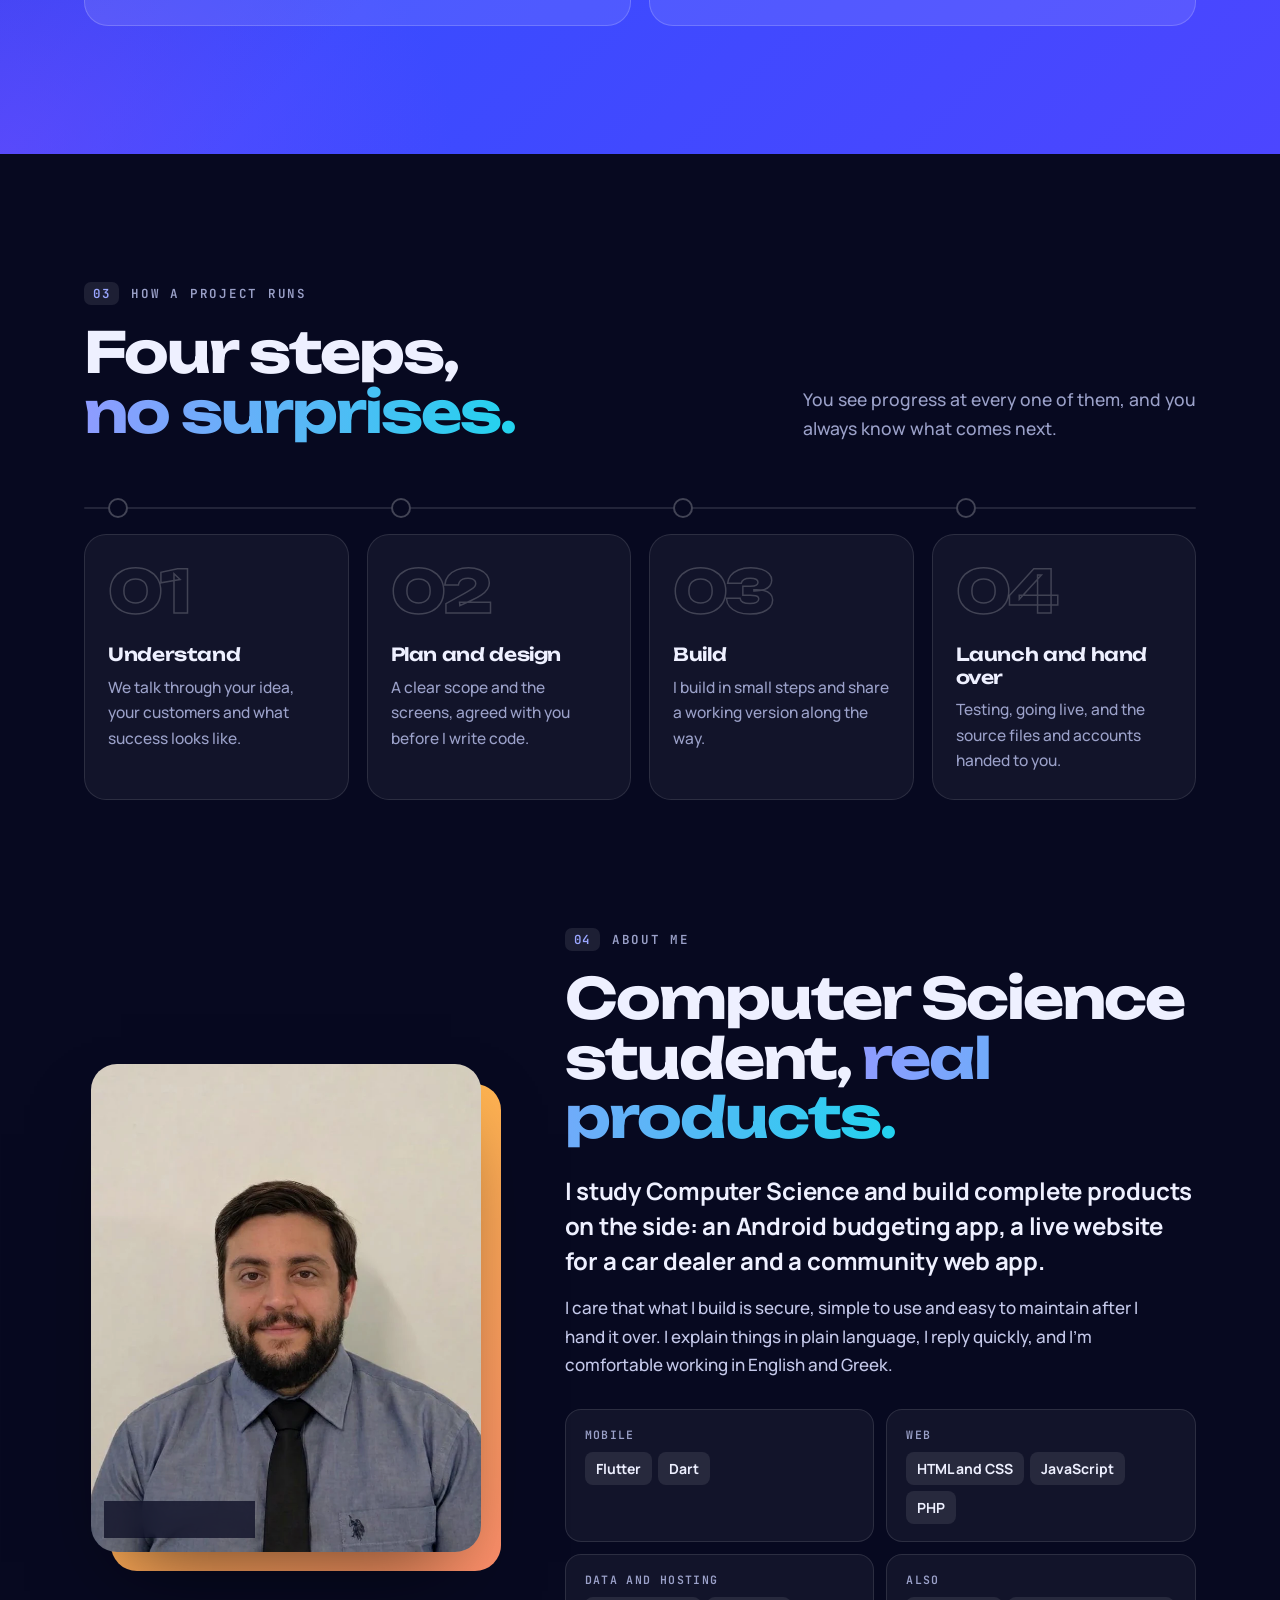
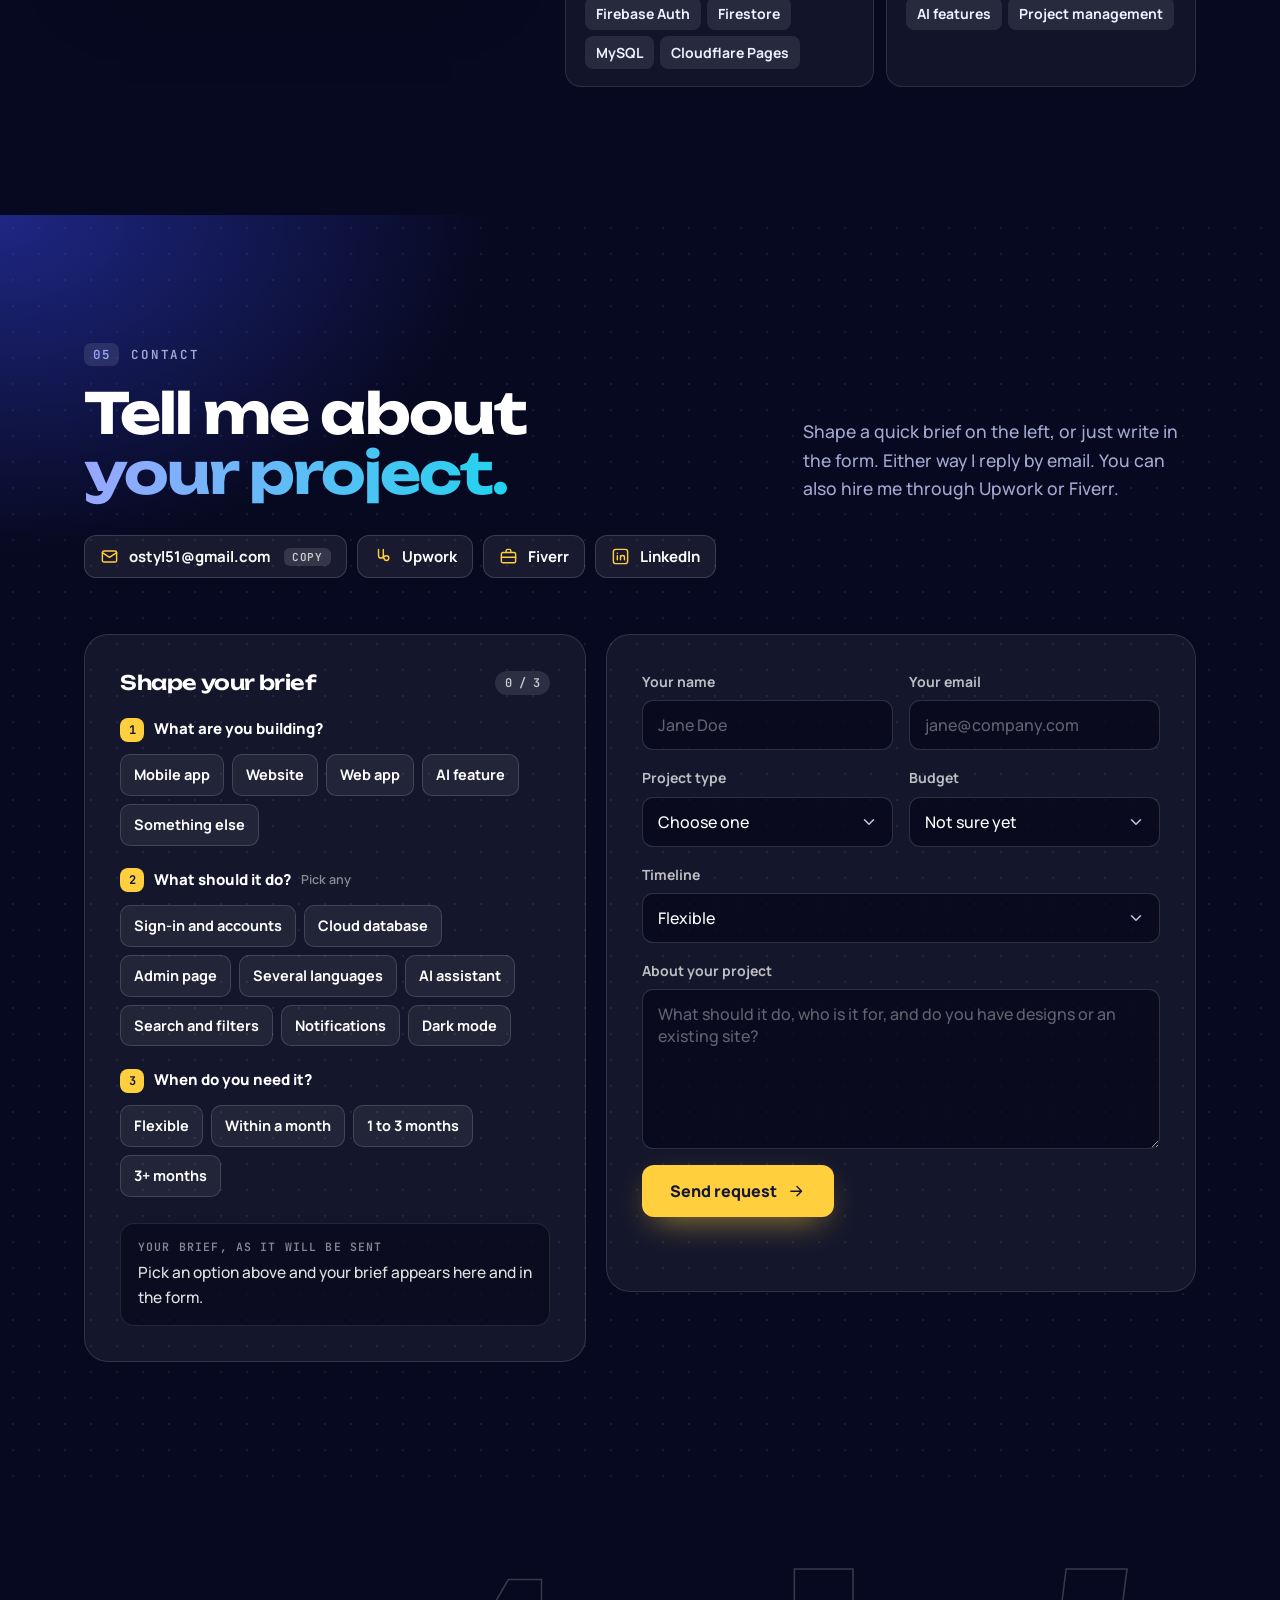
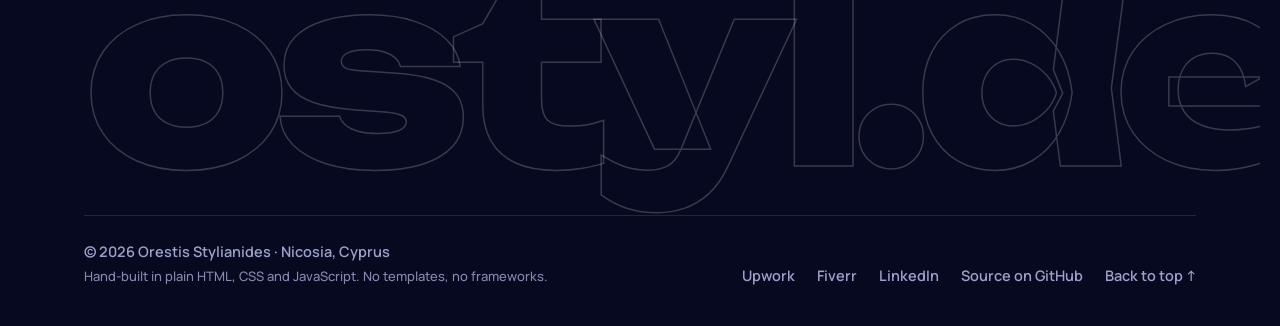
==== commit d7f24298: "Remove the tech marquee and the Ctrl K badge from the search button Co-Authored-By: Claude Sonnet 5." ====
--- a/index.html
+++ b/index.html
@@ -73,7 +73,7 @@
   <div class="tools">
     <button class="tool tool-search" id="openPalette" type="button" aria-haspopup="dialog" aria-label="Open quick search">
       <svg viewBox="0 0 24 24" aria-hidden="true"><circle cx="11" cy="11" r="6.5"/><path d="m20 20-4.2-4.2"/></svg>
-      <span class="tool-label">Jump to…</span><kbd id="kbdHint">Ctrl K</kbd>
+      <span class="tool-label">Jump to…</span>
     </button>
     <button class="tool tool-icon" id="themeBtn" type="button" aria-label="Switch to light theme">
       <svg class="i-moon" viewBox="0 0 24 24" aria-hidden="true"><path d="M20 14.5A8 8 0 0 1 9.5 4 8.5 8.5 0 1 0 20 14.5z"/></svg>
@@ -129,18 +129,6 @@
     <li><b data-count="2">2</b><span>languages I work in, English and Greek</span></li>
   </ul>
 </section>
-
-<!-- ============ TECH MARQUEE ============ -->
-<div class="marquee" aria-label="Technologies I use">
-  <div class="marquee-track">
-    <ul>
-      <li>Flutter</li><li>Dart</li><li>Firebase</li><li>Firestore</li><li>JavaScript</li><li>HTML &amp; CSS</li><li>PHP</li><li>MySQL</li><li>Cloudflare</li><li>AI</li>
-    </ul>
-    <ul aria-hidden="true">
-      <li>Flutter</li><li>Dart</li><li>Firebase</li><li>Firestore</li><li>JavaScript</li><li>HTML &amp; CSS</li><li>PHP</li><li>MySQL</li><li>Cloudflare</li><li>AI</li>
-    </ul>
-  </div>
-</div>
 
 <!-- ============ WORK ============ -->
 <section class="section work" id="work" aria-labelledby="work-title">
@@ -490,7 +478,7 @@
 
 <div class="toast" id="toast" role="status" aria-live="polite"></div>
 
-<script src="js/main.js?v=7"></script>
+<script src="js/main.js?v=8"></script>
 <script type="module" src="js/request.js?v=5"></script>
 </body>
 </html>
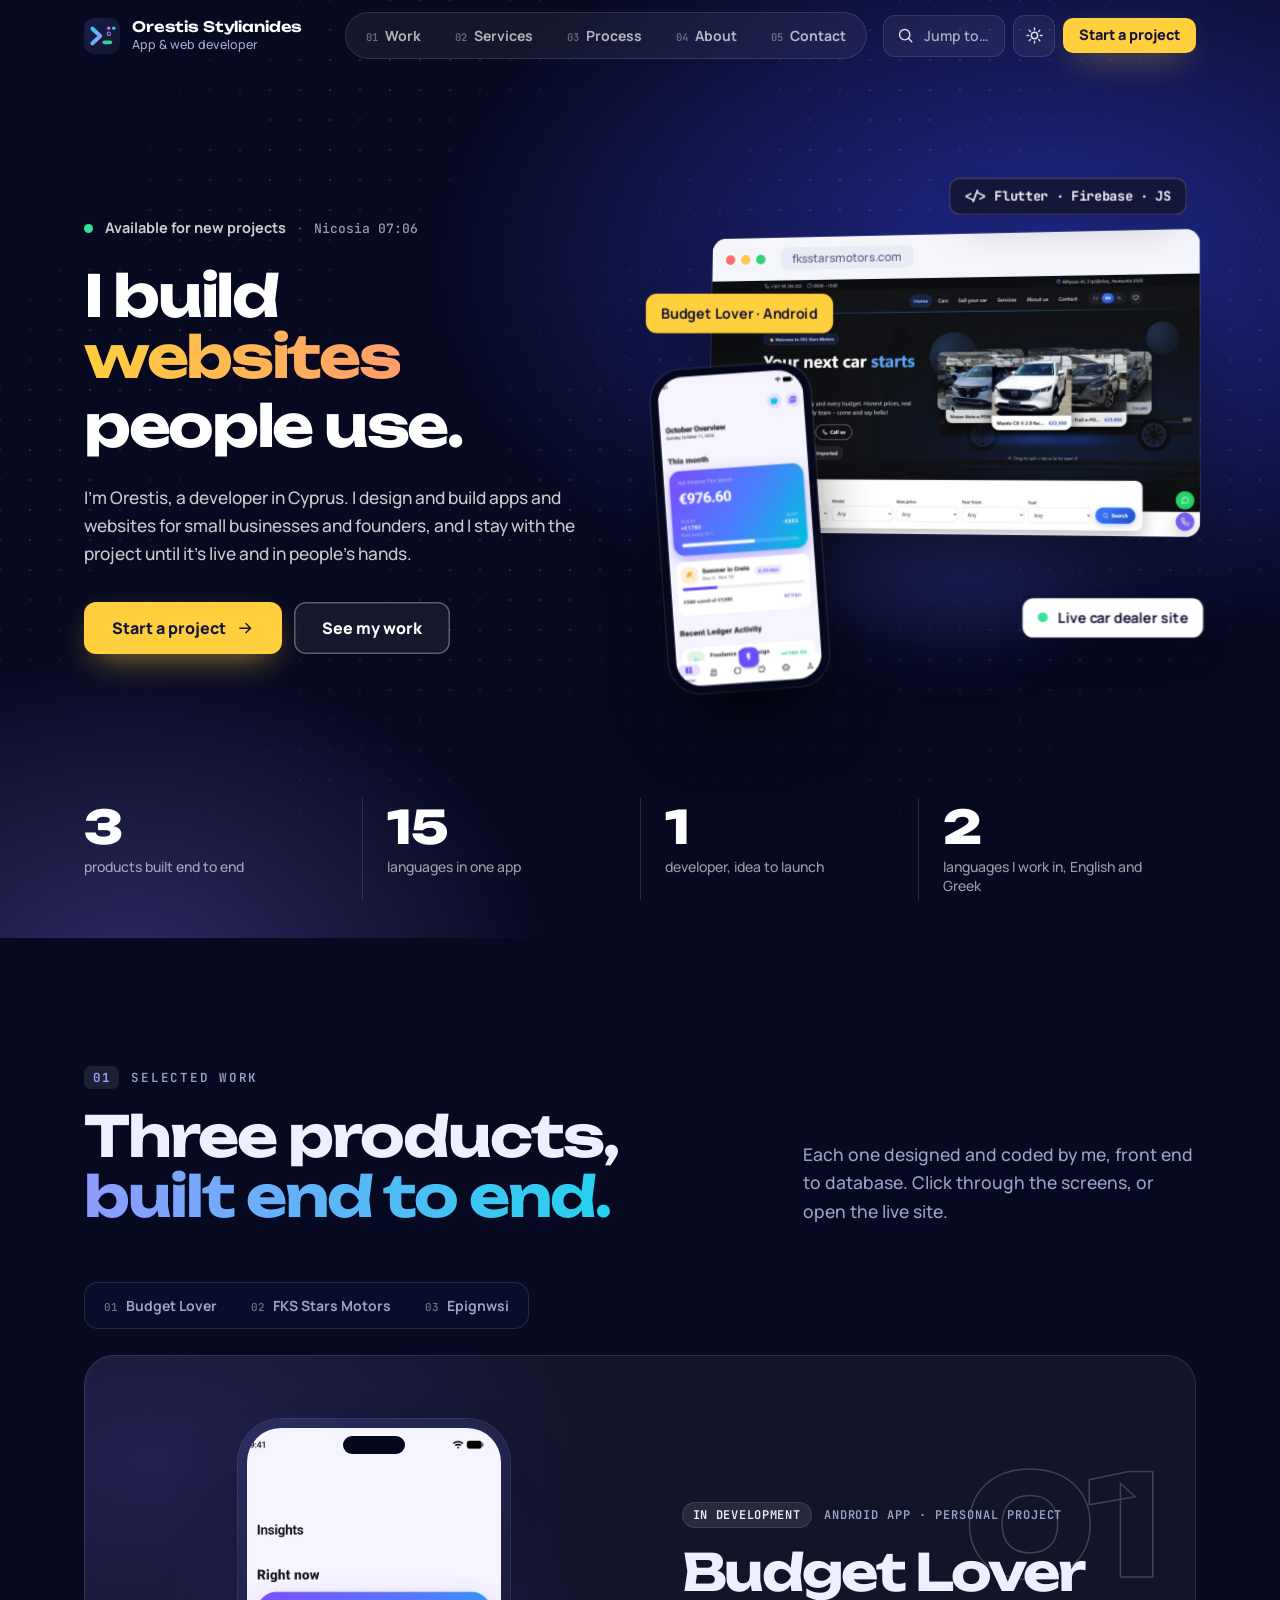
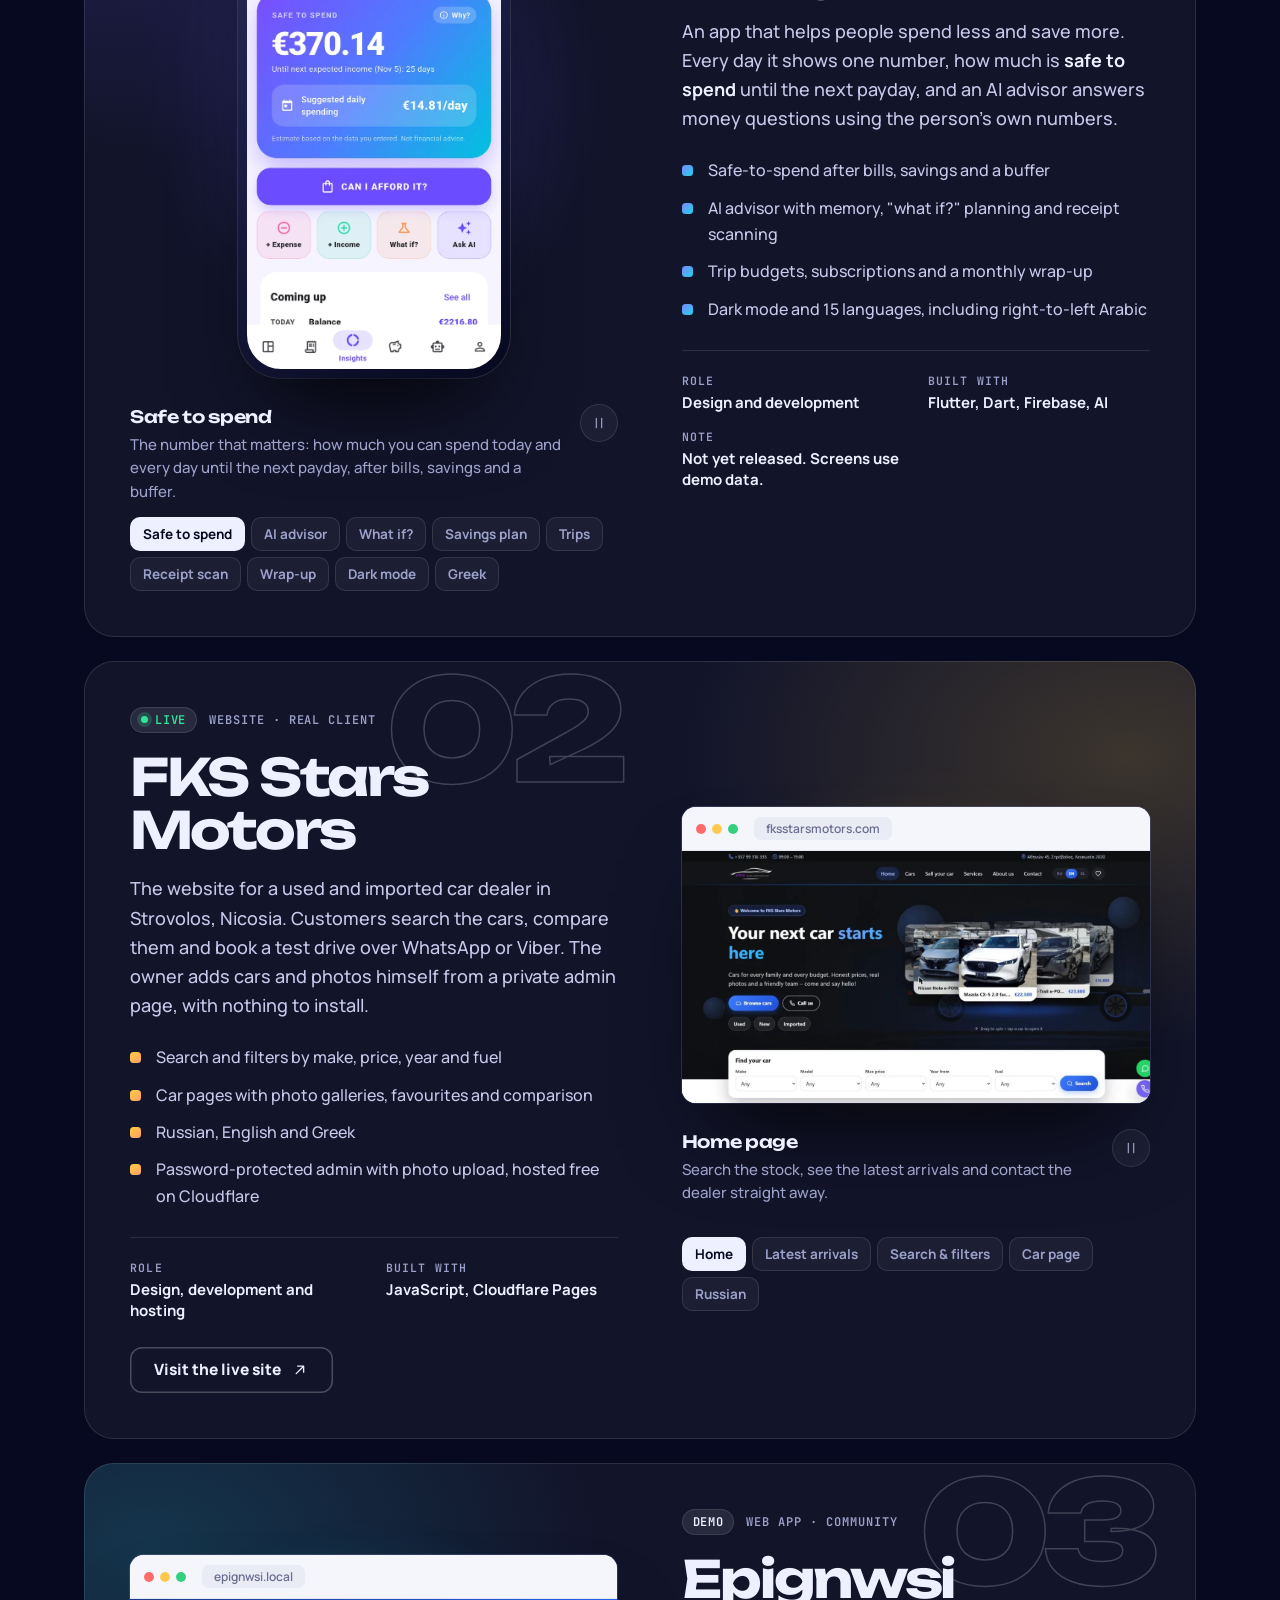
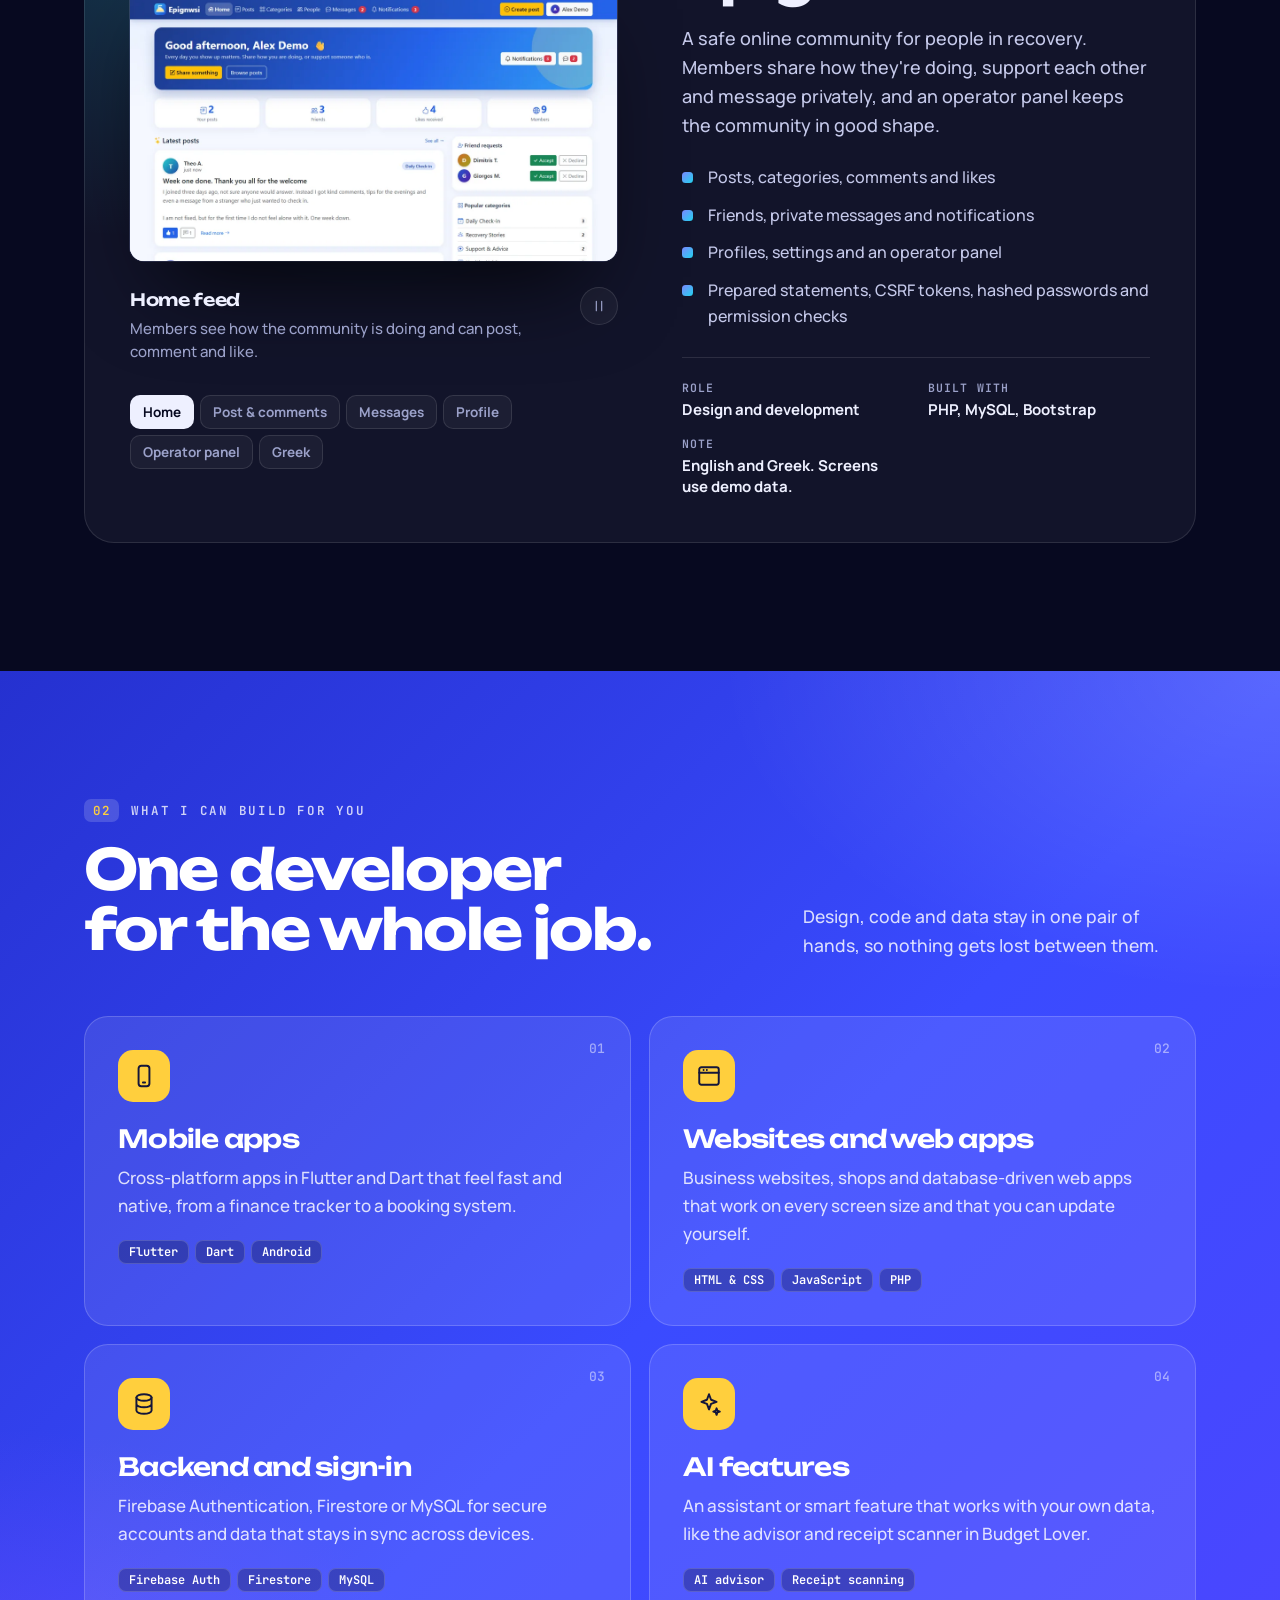
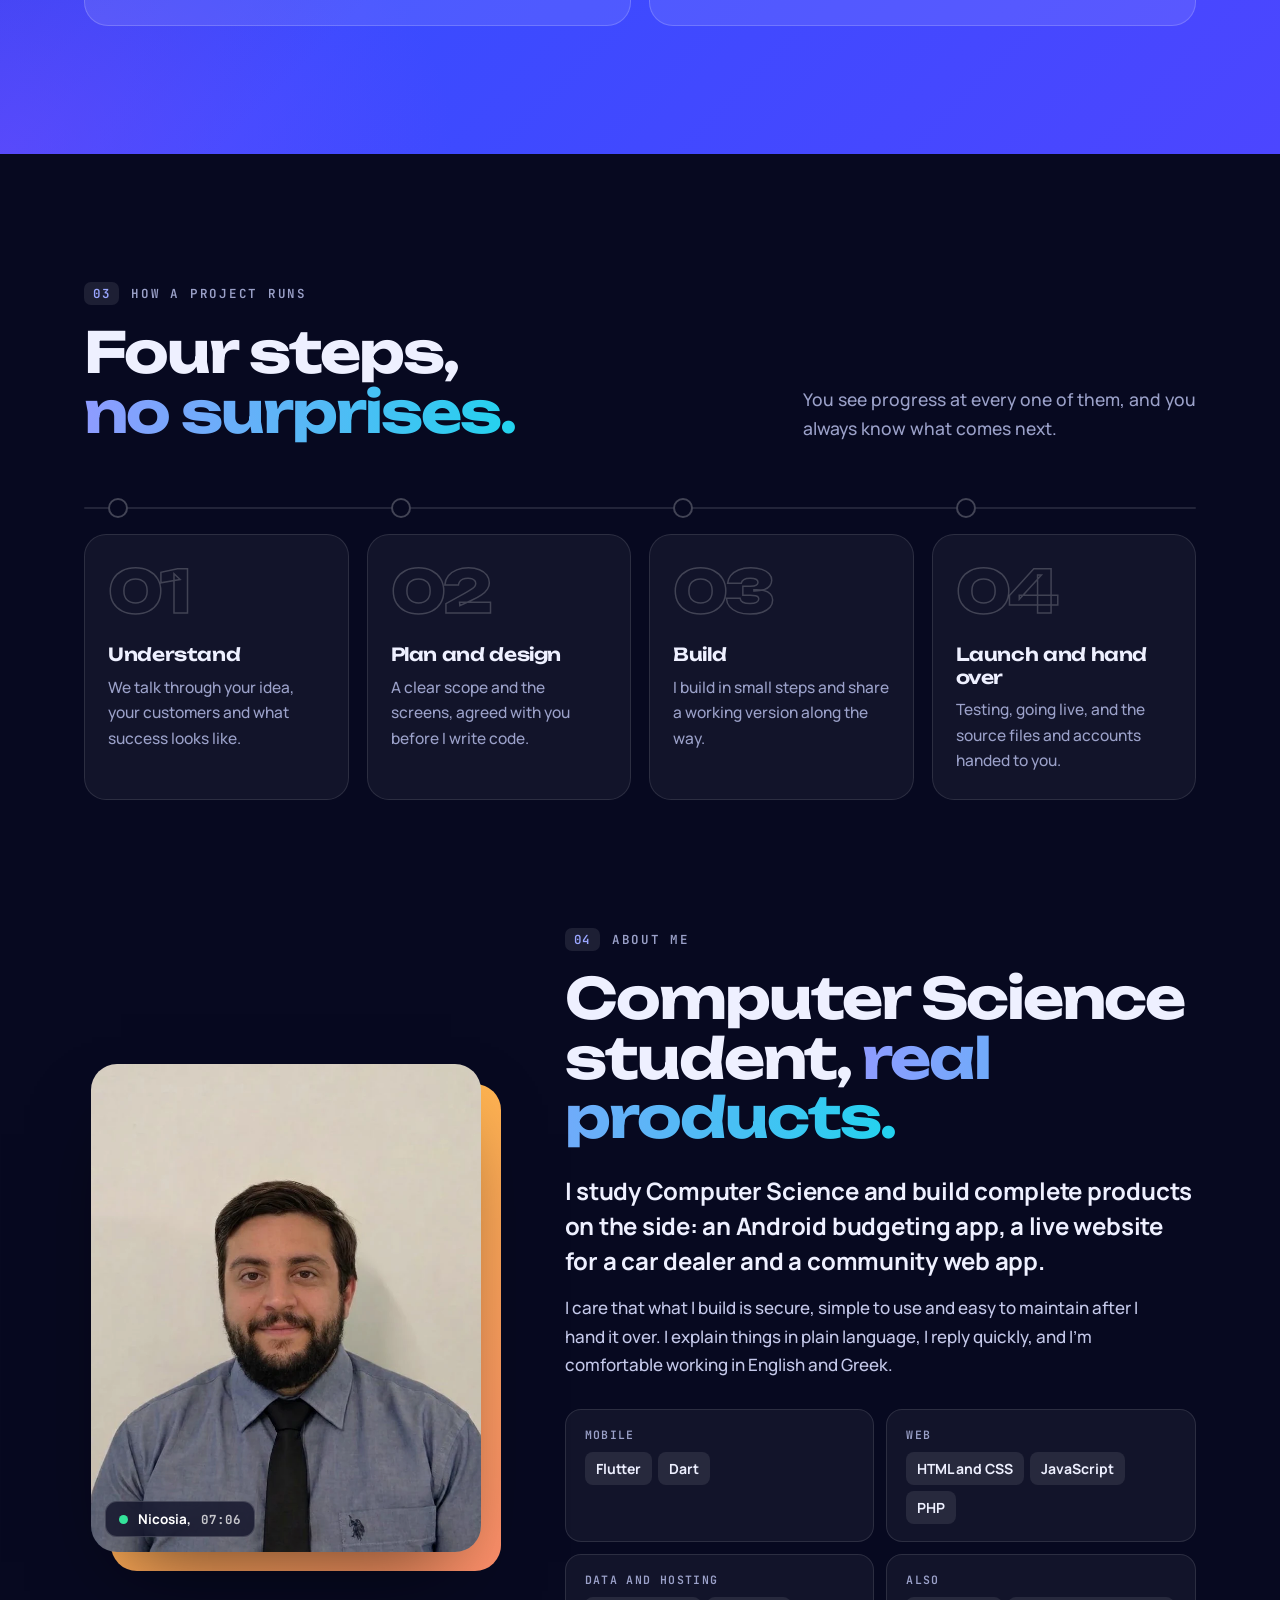
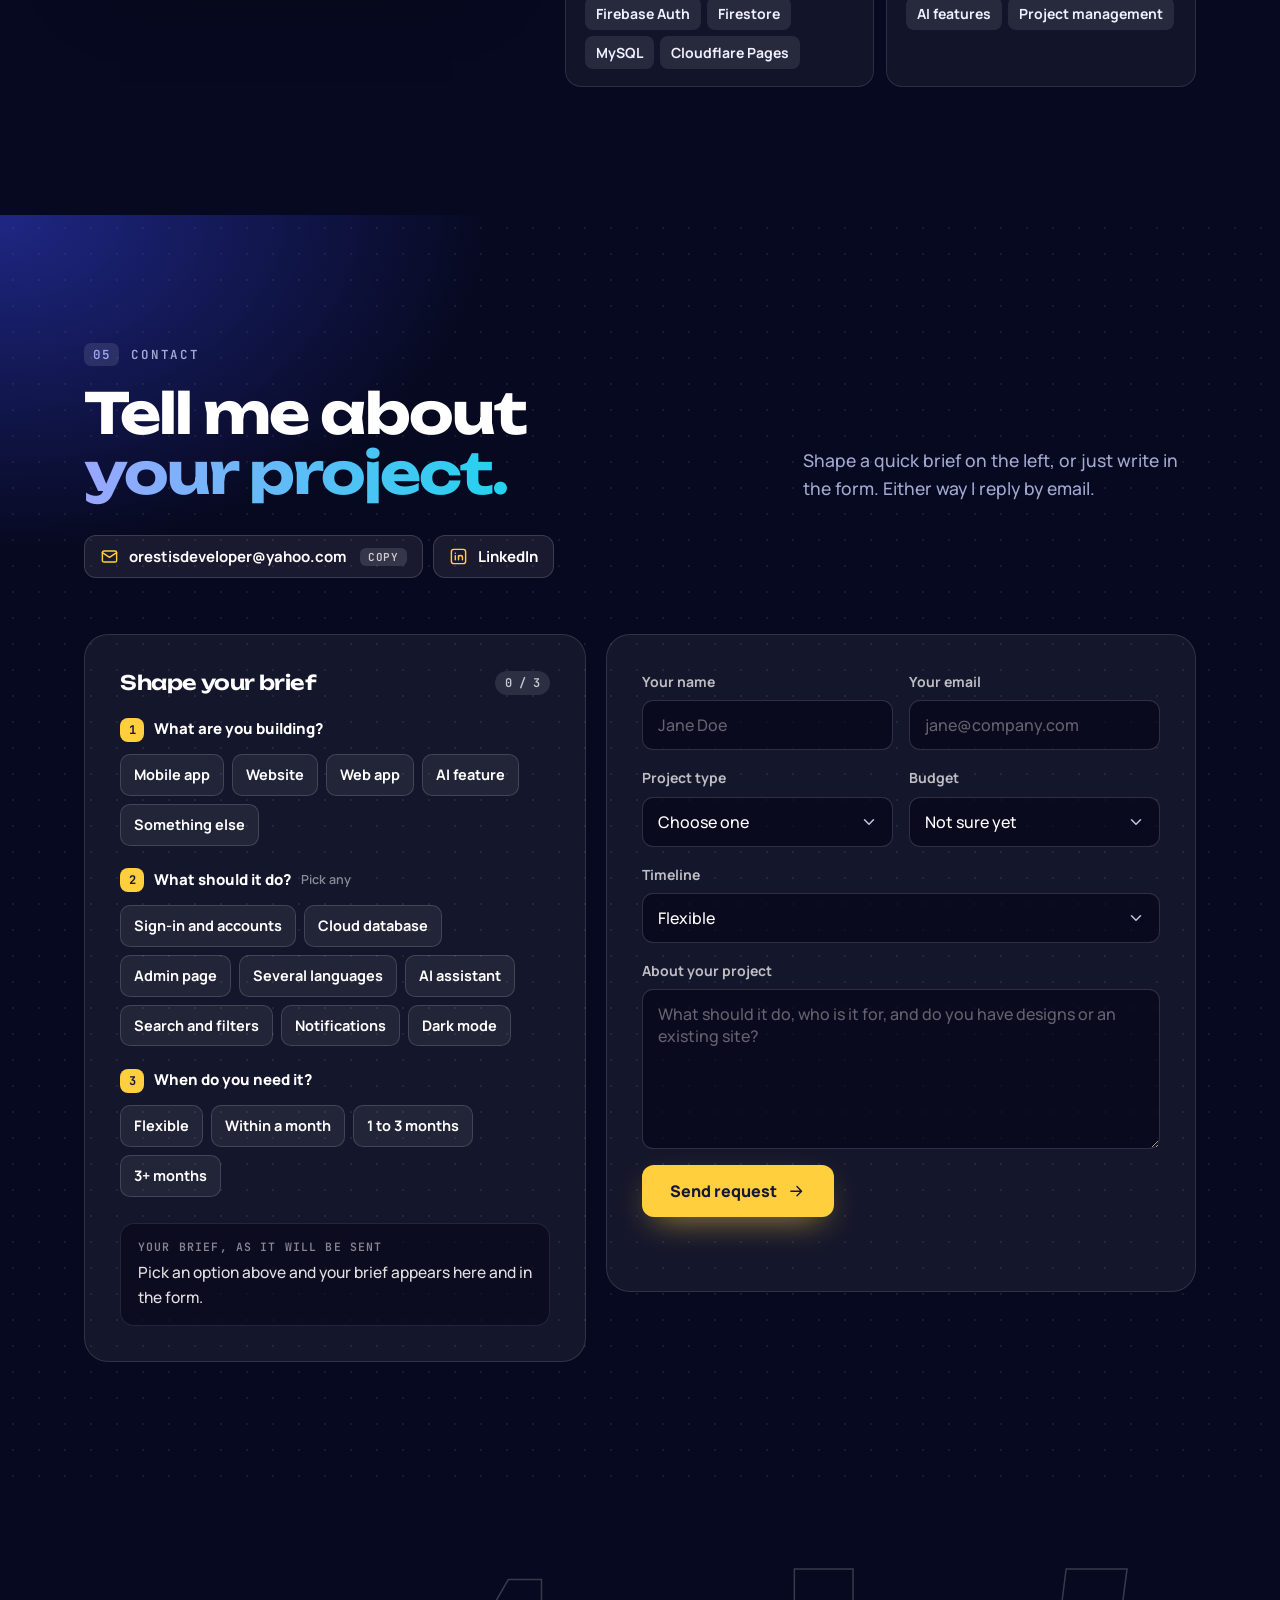
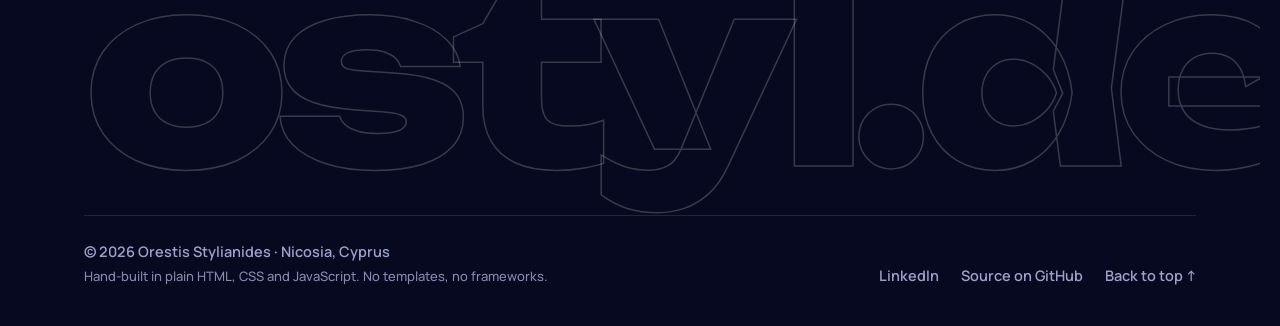
==== commit bd7922ce: "Use the business email, remove Upwork and Fiverr links Co-Authored-By: Claude Sonnet 5.5 <noreply@an" ====
--- a/index.html
+++ b/index.html
@@ -37,12 +37,11 @@
   "name": "Orestis Stylianides",
   "url": "https://ostyl.dev/",
   "jobTitle": "Mobile and web developer",
-  "email": "mailto:ostyl51@gmail.com",
+  "email": "mailto:orestisdeveloper@yahoo.com",
   "address": { "@type": "PostalAddress", "addressLocality": "Nicosia", "addressCountry": "CY" },
   "knowsAbout": ["Flutter", "Dart", "Firebase", "JavaScript", "PHP", "MySQL", "Web development", "Mobile app development"],
   "sameAs": [
     "https://www.linkedin.com/in/orestis-stylianidis-b73a7a3aa",
-    "https://www.upwork.com/freelancers/~012e77b4ccc0023f5b",
     "https://github.com/ostyl51"
   ]
 }
@@ -355,11 +354,9 @@
     <header class="contact-head reveal">
       <p class="eyebrow"><span>05</span>Contact</p>
       <h2 id="contact-title">Tell me about<br><em>your project.</em></h2>
-      <p class="section-sub">Shape a quick brief on the left, or just write in the form. Either way I reply by email. You can also hire me through Upwork or Fiverr.</p>
+      <p class="section-sub">Shape a quick brief on the left, or just write in the form. Either way I reply by email.</p>
       <ul class="contact-links">
-        <li><button type="button" class="copy-mail" id="copyMail" data-email="ostyl51@gmail.com" aria-label="Copy email address ostyl51@gmail.com"><svg viewBox="0 0 24 24" aria-hidden="true"><rect x="3" y="5" width="18" height="14" rx="2"/><path d="m3 7 9 6 9-6"/></svg><span>ostyl51@gmail.com</span><em>Copy</em></button></li>
-        <li><a href="https://www.upwork.com/freelancers/~012e77b4ccc0023f5b" target="_blank" rel="noopener"><svg viewBox="0 0 24 24" aria-hidden="true"><path d="M7 3v8a3 3 0 0 0 6 0V3M13 8c0 6 1 9 4 9a3 3 0 0 0 0-6c-2 0-3.5 1-4 3"/></svg>Upwork</a></li>
-        <li><a href="https://www.fiverr.com/s/3AAE6Am" target="_blank" rel="noopener"><svg viewBox="0 0 24 24" aria-hidden="true"><rect x="3" y="7" width="18" height="13" rx="2"/><path d="M9 7V5a2 2 0 0 1 2-2h2a2 2 0 0 1 2 2v2M3 13h18"/></svg>Fiverr</a></li>
+        <li><button type="button" class="copy-mail" id="copyMail" data-email="orestisdeveloper@yahoo.com" aria-label="Copy email address orestisdeveloper@yahoo.com"><svg viewBox="0 0 24 24" aria-hidden="true"><rect x="3" y="5" width="18" height="14" rx="2"/><path d="m3 7 9 6 9-6"/></svg><span>orestisdeveloper@yahoo.com</span><em>Copy</em></button></li>
         <li><a href="https://www.linkedin.com/in/orestis-stylianidis-b73a7a3aa" target="_blank" rel="noopener"><svg viewBox="0 0 24 24" aria-hidden="true"><rect x="3" y="3" width="18" height="18" rx="3"/><path d="M8 11v5M8 8h.01M12 16v-5M12 13c0-3 5-3 5 0v3"/></svg>LinkedIn</a></li>
       </ul>
     </header>
@@ -456,8 +453,6 @@
   <div class="foot-row">
     <p>© <span id="year">2026</span> Orestis Stylianides · Nicosia, Cyprus<br><small>Hand-built in plain HTML, CSS and JavaScript. No templates, no frameworks.</small></p>
     <nav aria-label="Profiles">
-      <a href="https://www.upwork.com/freelancers/~012e77b4ccc0023f5b" target="_blank" rel="noopener">Upwork</a>
-      <a href="https://www.fiverr.com/s/3AAE6Am" target="_blank" rel="noopener">Fiverr</a>
       <a href="https://www.linkedin.com/in/orestis-stylianidis-b73a7a3aa" target="_blank" rel="noopener">LinkedIn</a>
       <a href="https://github.com/ostyl51/ostyl51.github.io" target="_blank" rel="noopener">Source on GitHub</a>
       <a href="#main">Back to top ↑</a>
@@ -478,7 +473,7 @@
 
 <div class="toast" id="toast" role="status" aria-live="polite"></div>
 
-<script src="js/main.js?v=8"></script>
-<script type="module" src="js/request.js?v=5"></script>
+<script src="js/main.js?v=9"></script>
+<script type="module" src="js/request.js?v=6"></script>
 </body>
 </html>
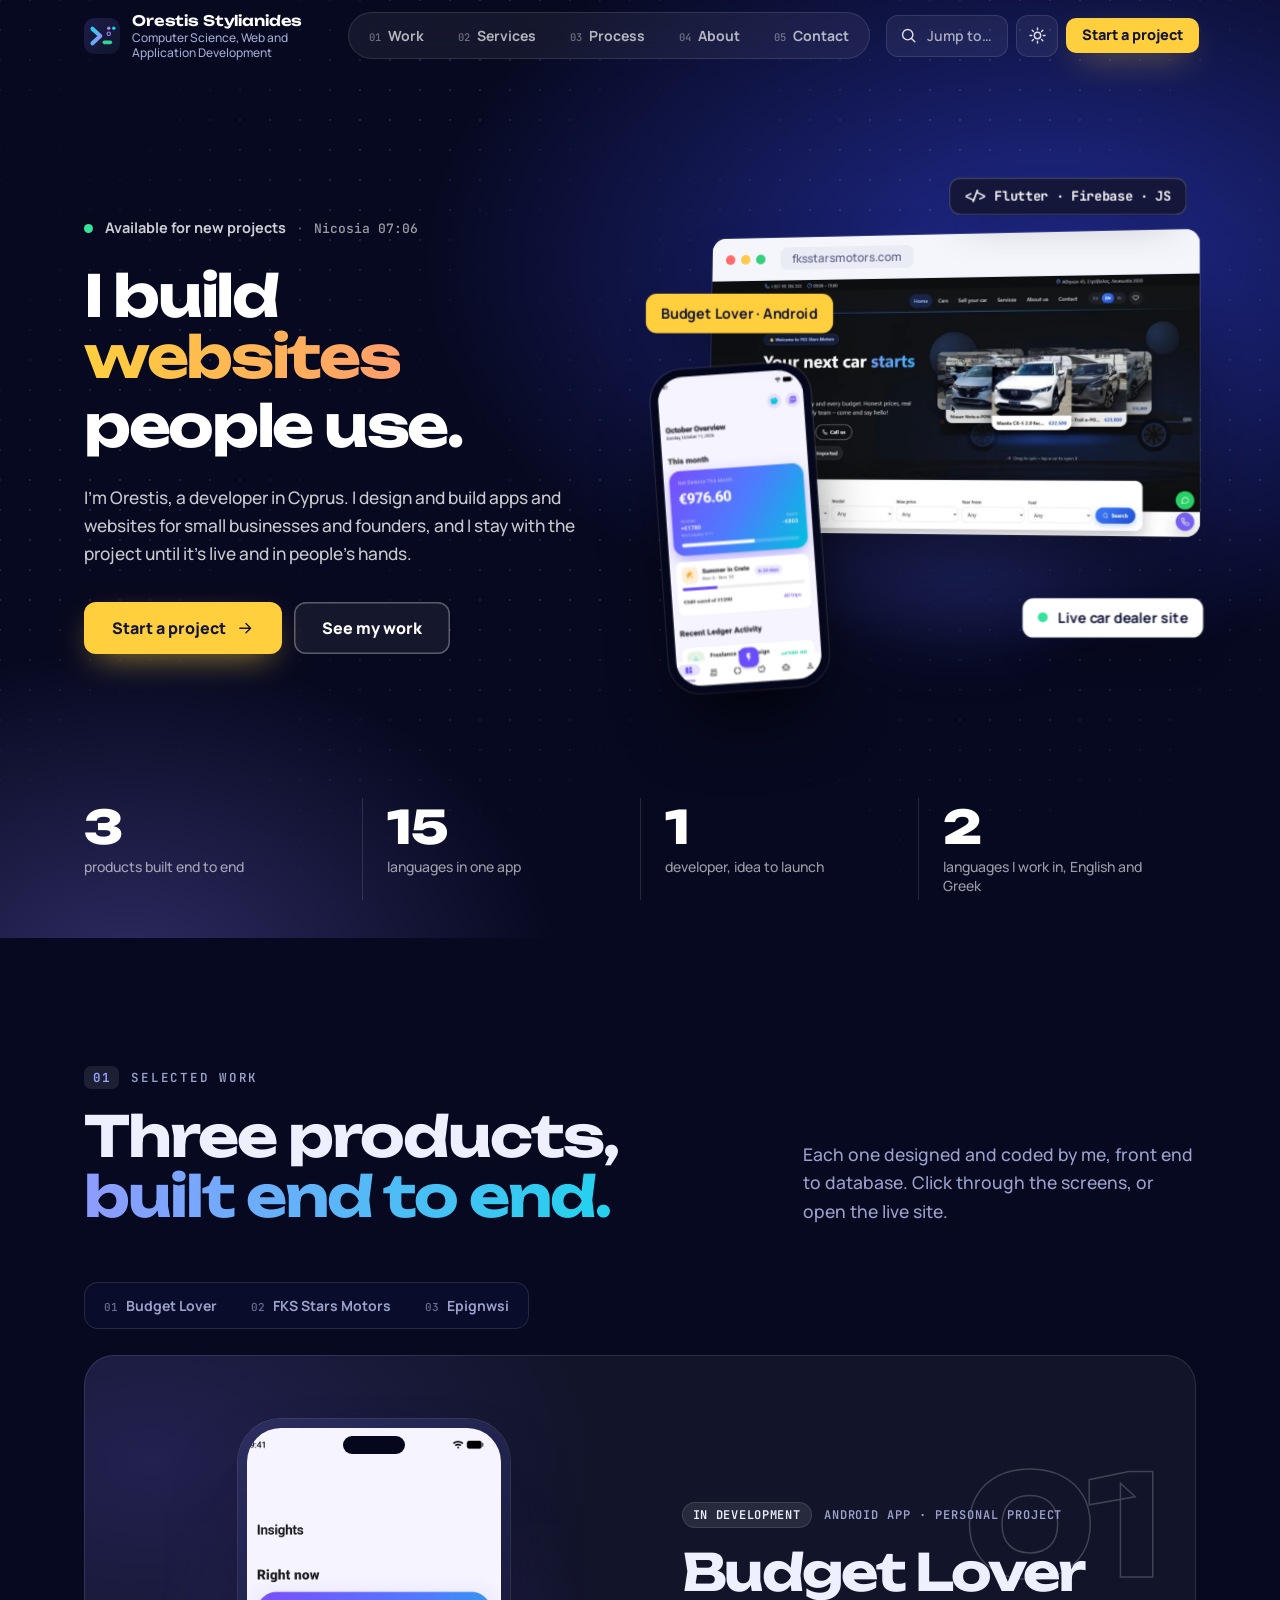
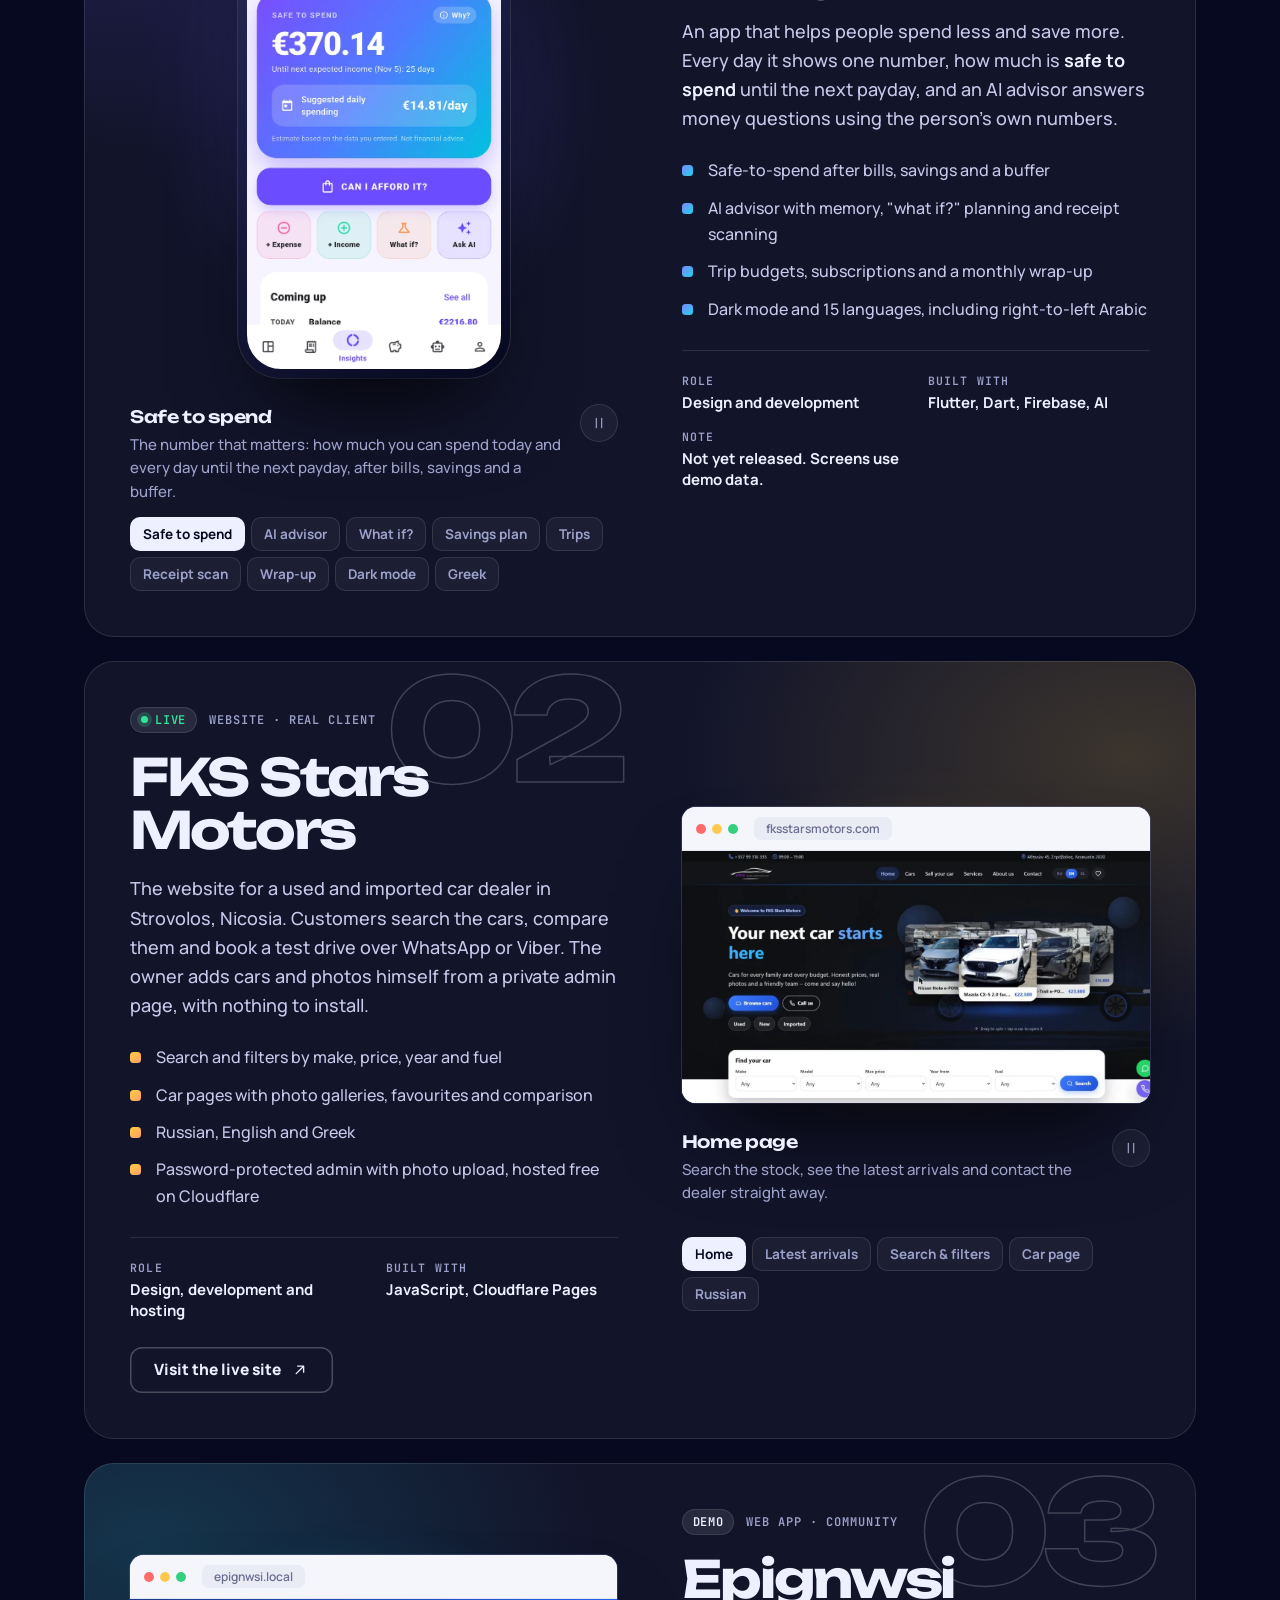
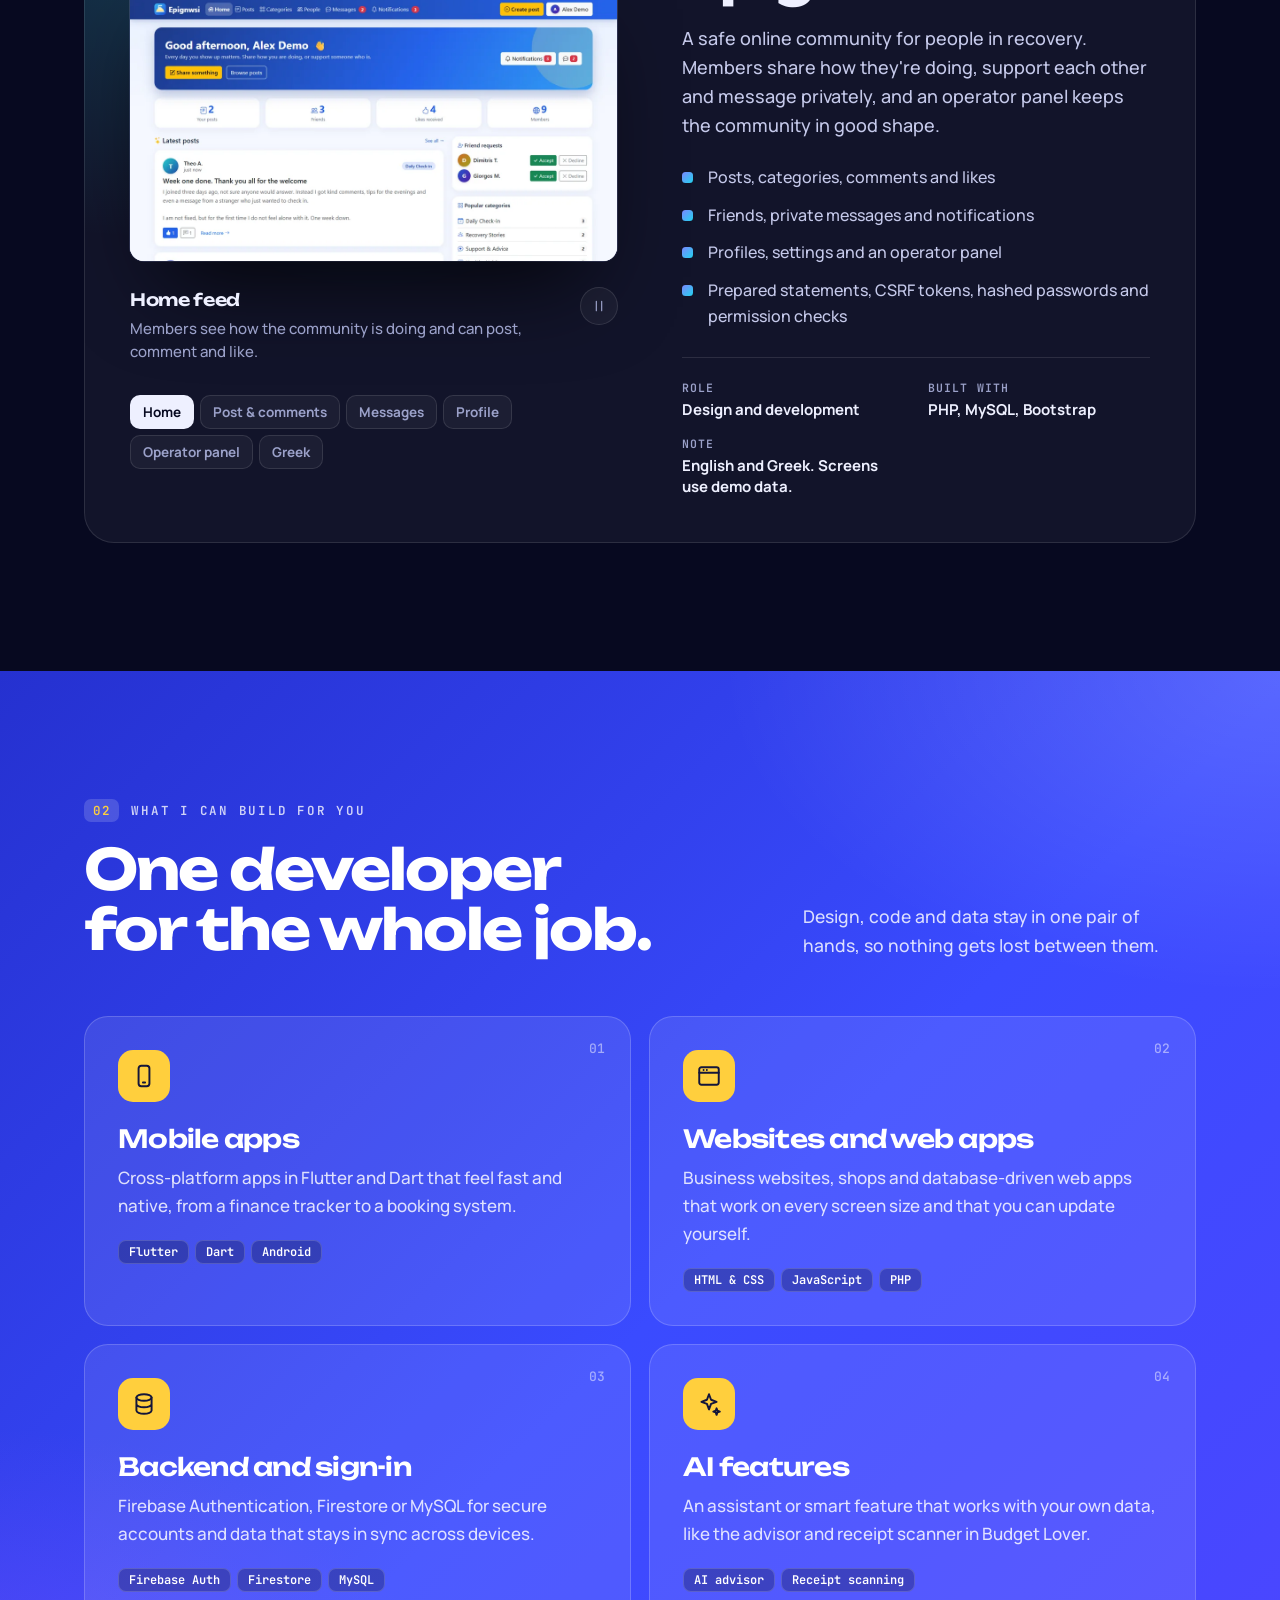
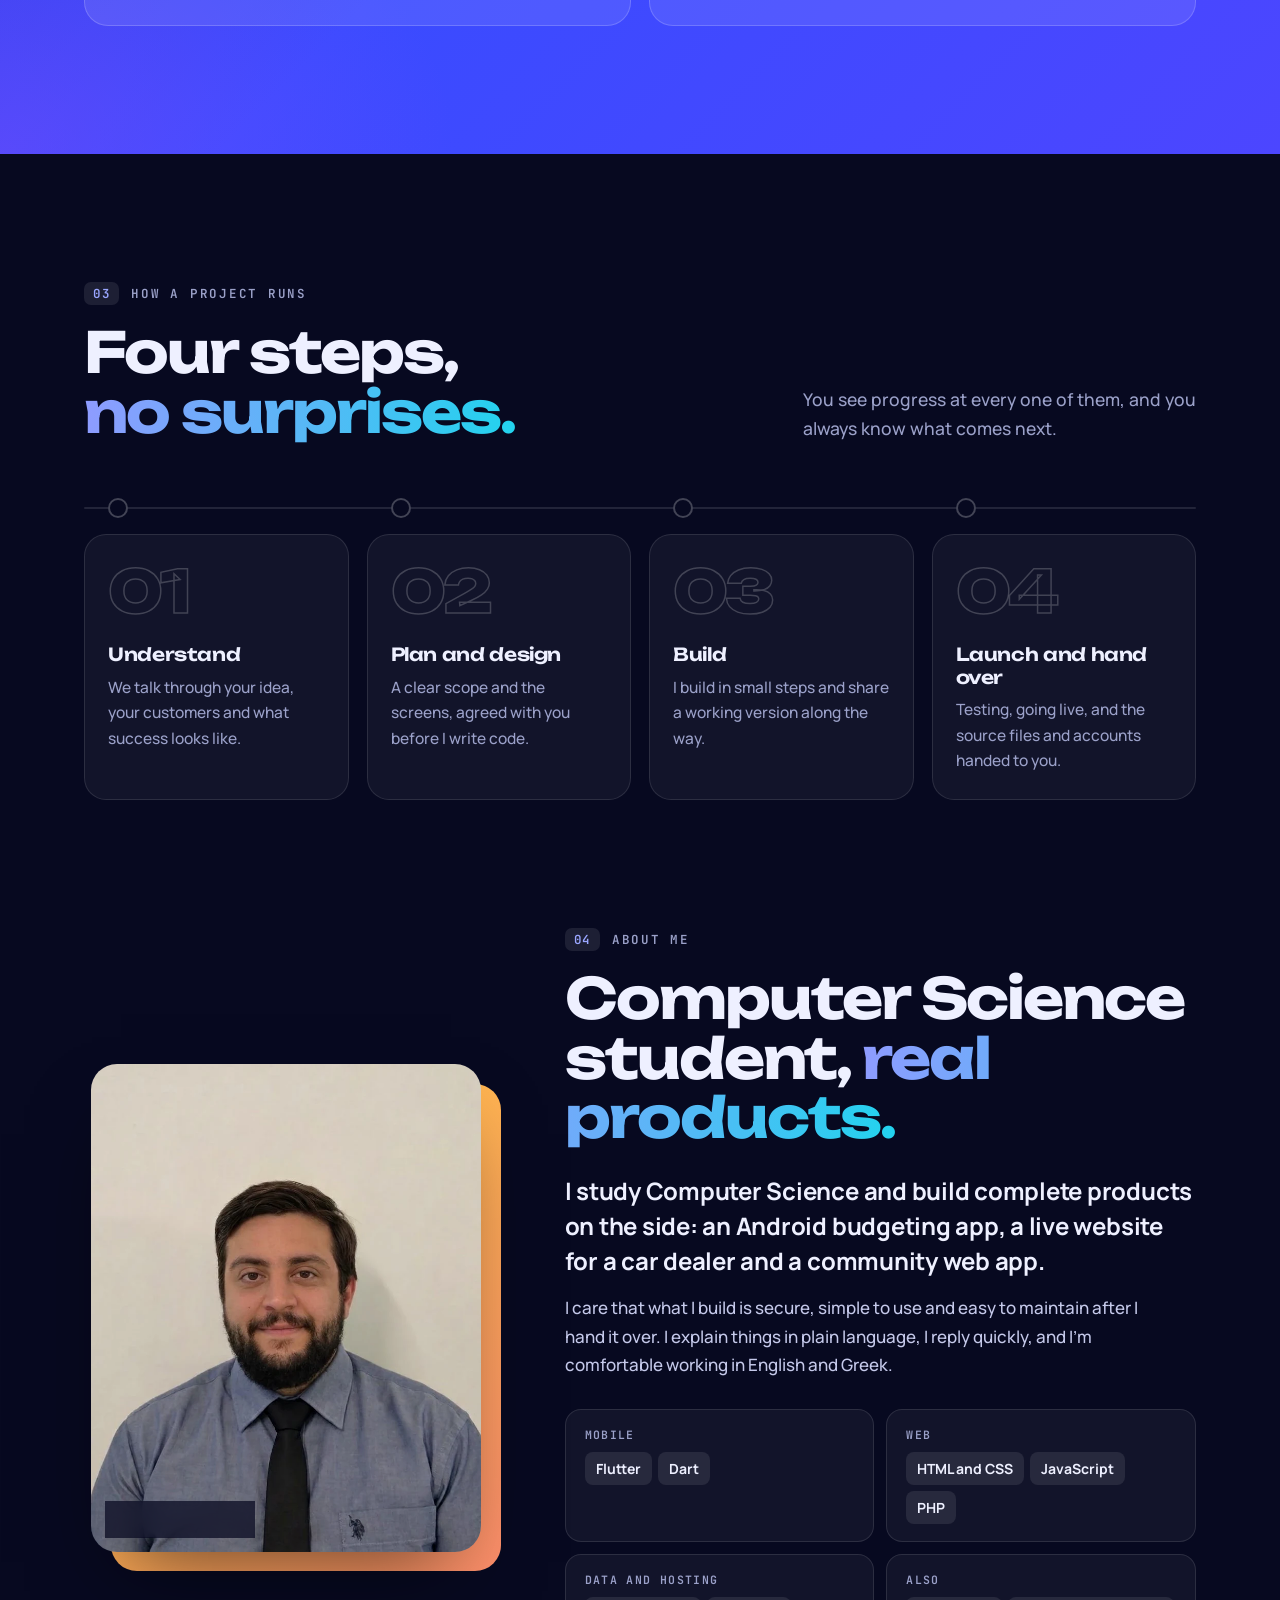
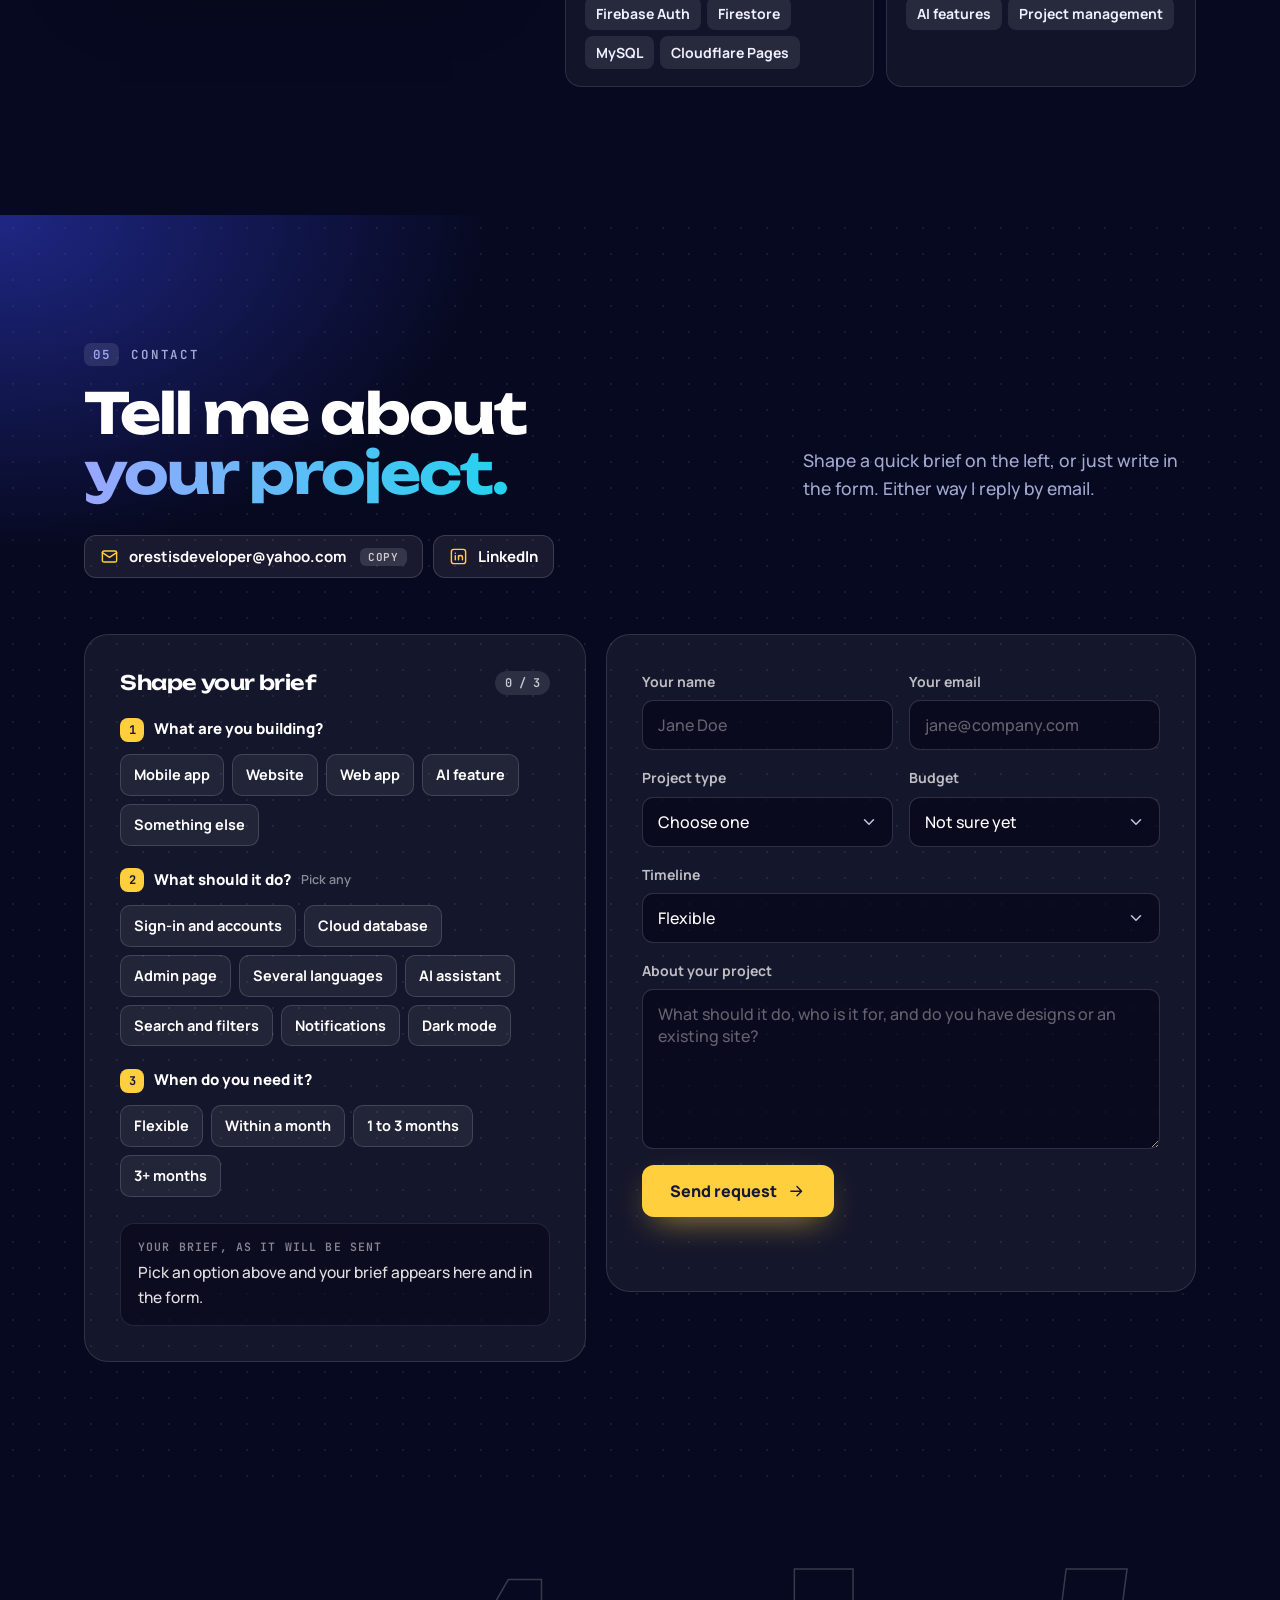
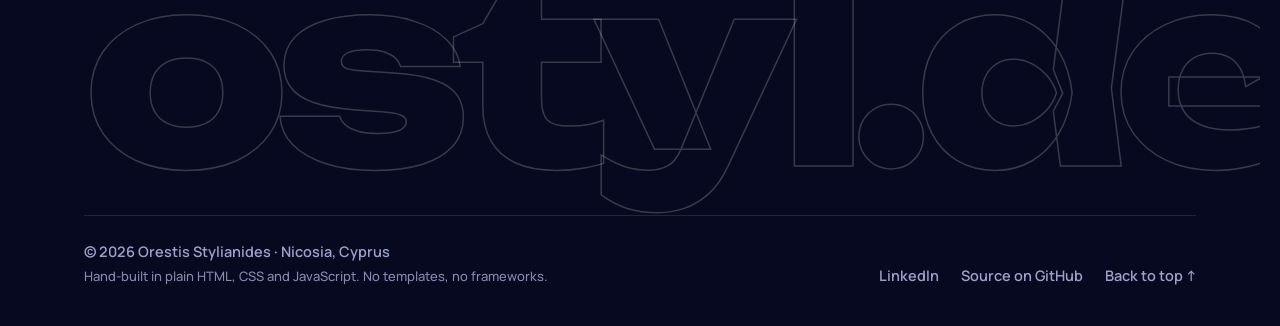
==== commit 8e236344: "Header tagline: Computer Science, Web and Application Development Co-Authored-By: Claude Sonnet 5.5 " ====
--- a/index.html
+++ b/index.html
@@ -29,7 +29,7 @@
   try { var t = localStorage.getItem("theme"); d.dataset.theme = (t === "light" || t === "dark") ? t : "dark"; } catch (e) { d.dataset.theme = "dark"; }
 })();
 </script>
-<link rel="stylesheet" href="css/style.css?v=5">
+<link rel="stylesheet" href="css/style.css?v=6">
 <script type="application/ld+json">
 {
   "@context": "https://schema.org",
@@ -55,7 +55,7 @@
 <header class="top" id="top">
   <a class="mark" href="#main" aria-label="Orestis Stylianides, back to the top">
     <img src="favicon.svg" alt="" width="36" height="36">
-    <span class="mark-text"><b>Orestis Stylianides</b><small>App &amp; web developer</small></span>
+    <span class="mark-text"><b>Orestis Stylianides</b><small>Computer Science, Web and Application Development</small></span>
   </a>
 
   <nav class="pill" id="menu" aria-label="Main">
--- a/css/style.css
+++ b/css/style.css
@@ -126,7 +126,7 @@
 .mark img { border-radius: 10px; }
 .mark-text { display: grid; line-height: 1.15; white-space: nowrap; }
 .mark-text b { font: 600 14.5px var(--font-head); letter-spacing: -.01em; }
-.mark-text small { font: 500 12.5px var(--font); color: var(--muted); }
+.mark-text small { font: 500 12px/1.25 var(--font); color: var(--muted); white-space: normal; max-width: 200px; }
 
 .pill {
   position: relative; display: flex; align-items: center; gap: 2px; padding: 5px; border-radius: 999px;
